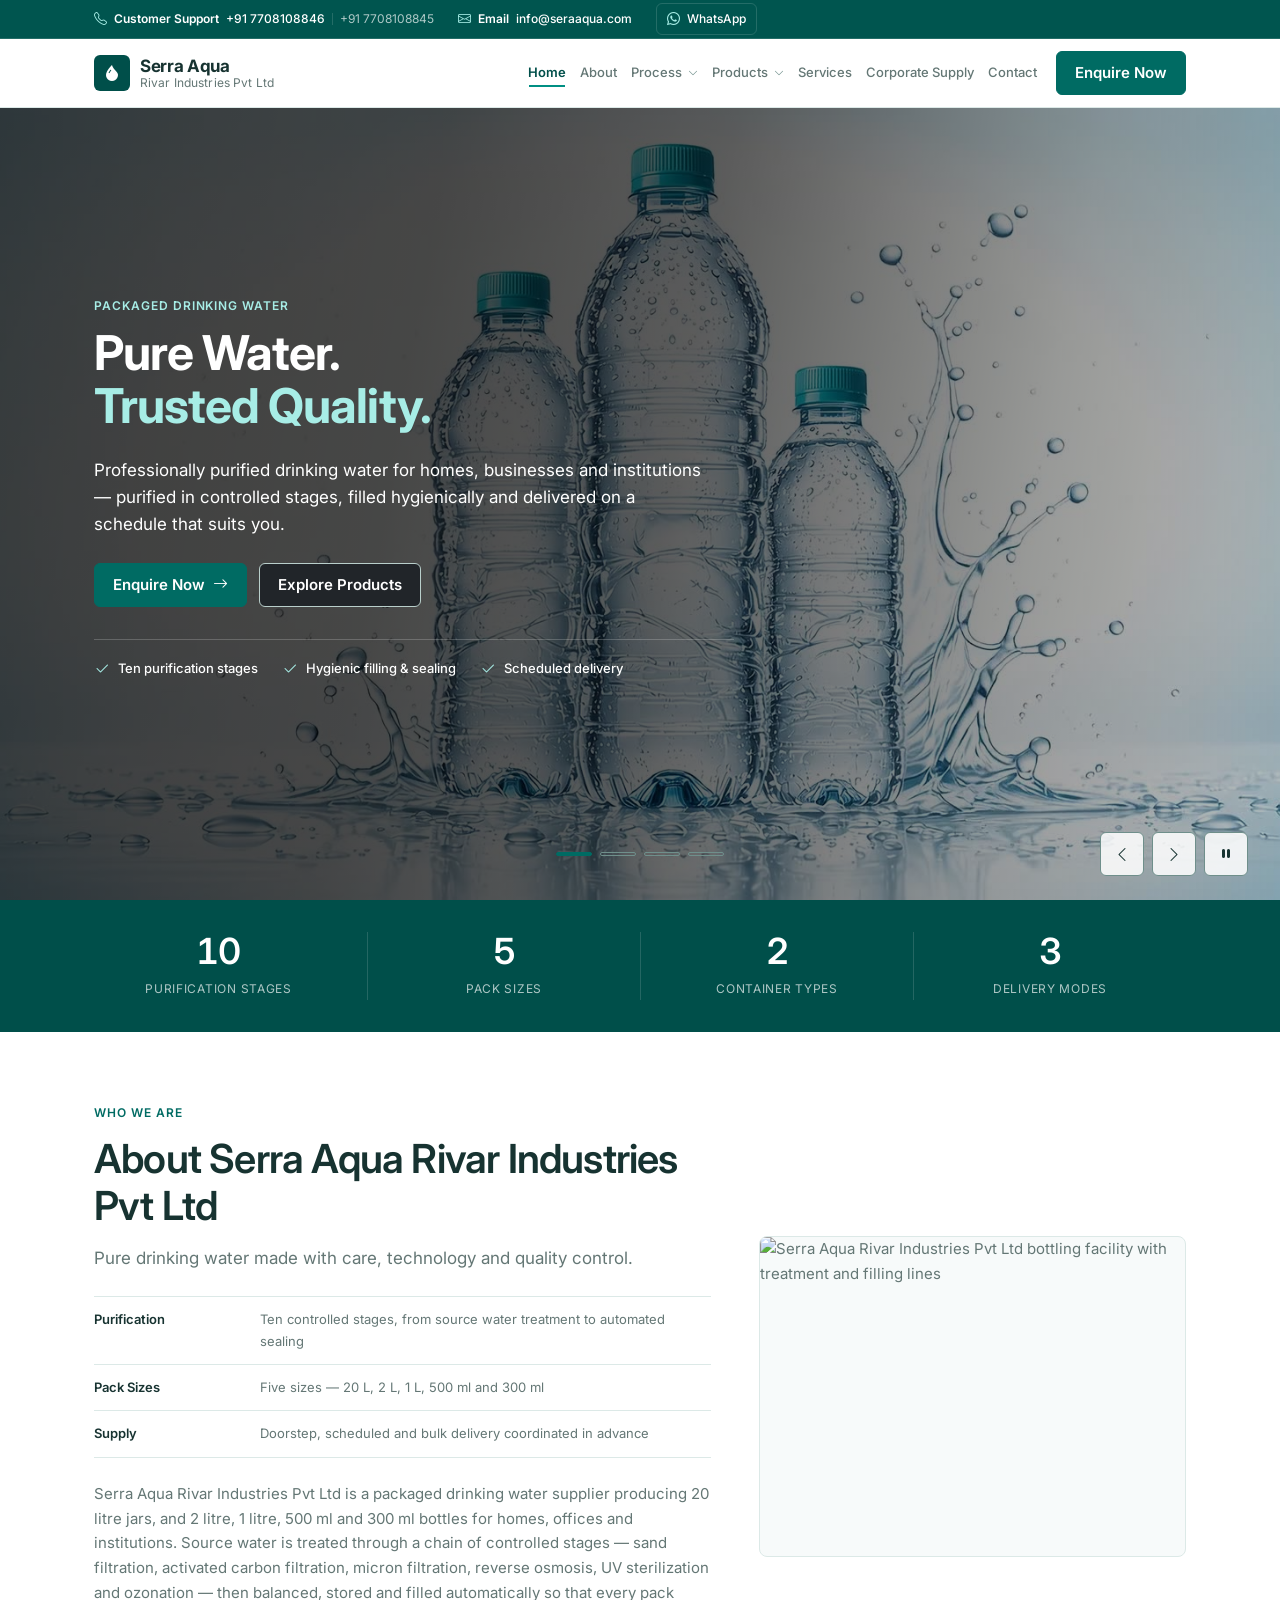
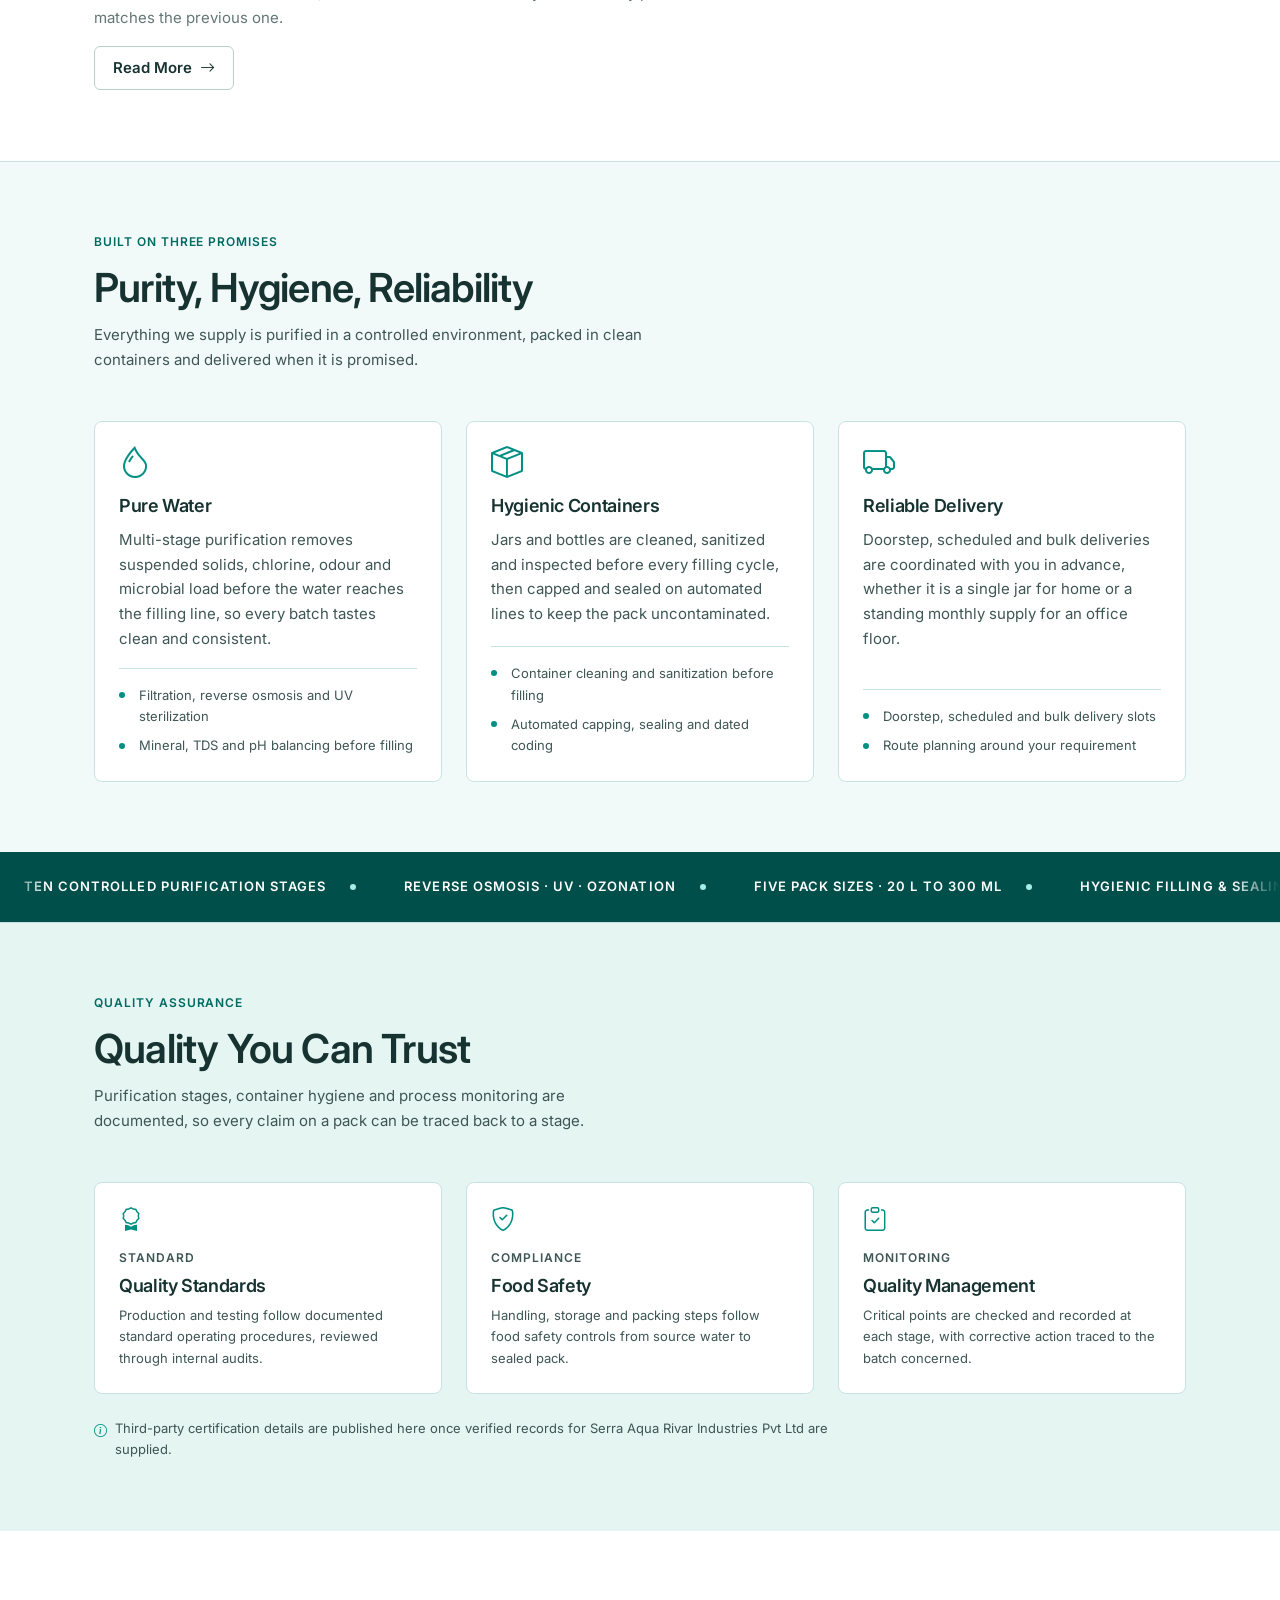
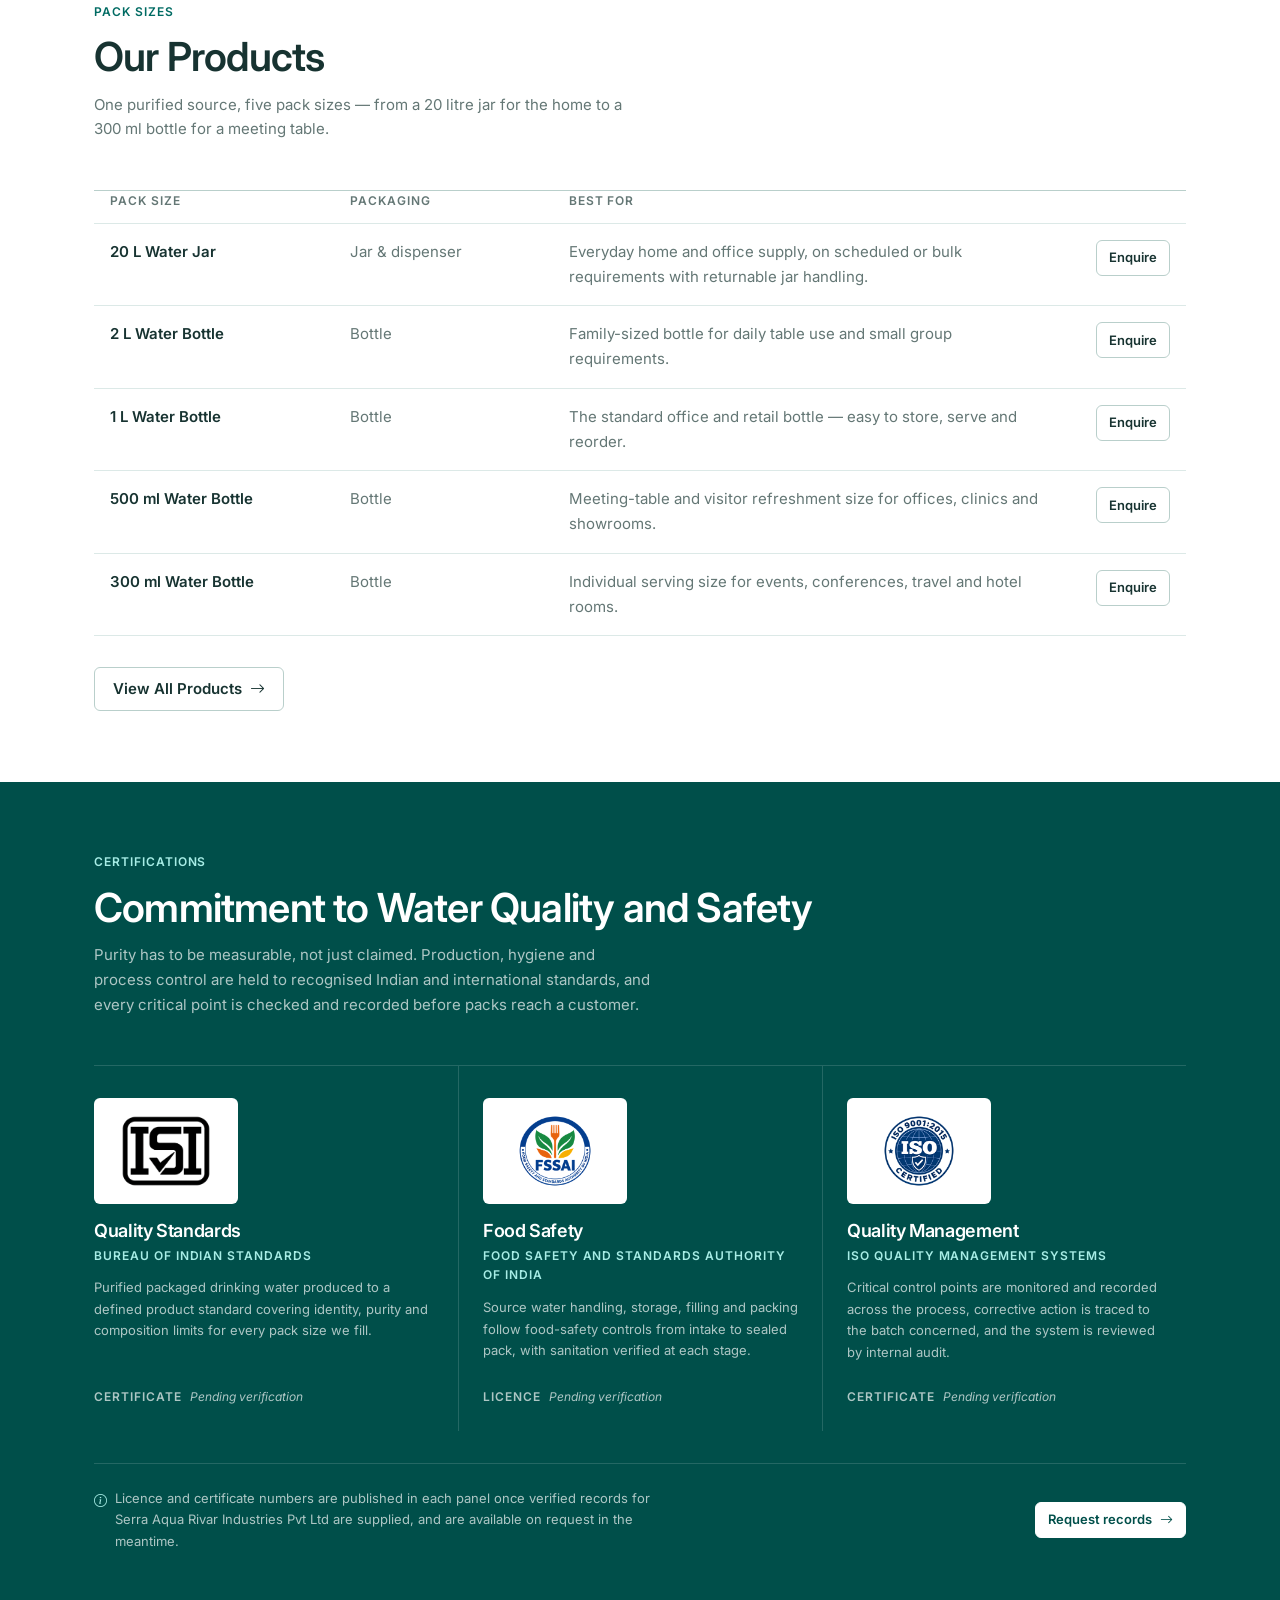
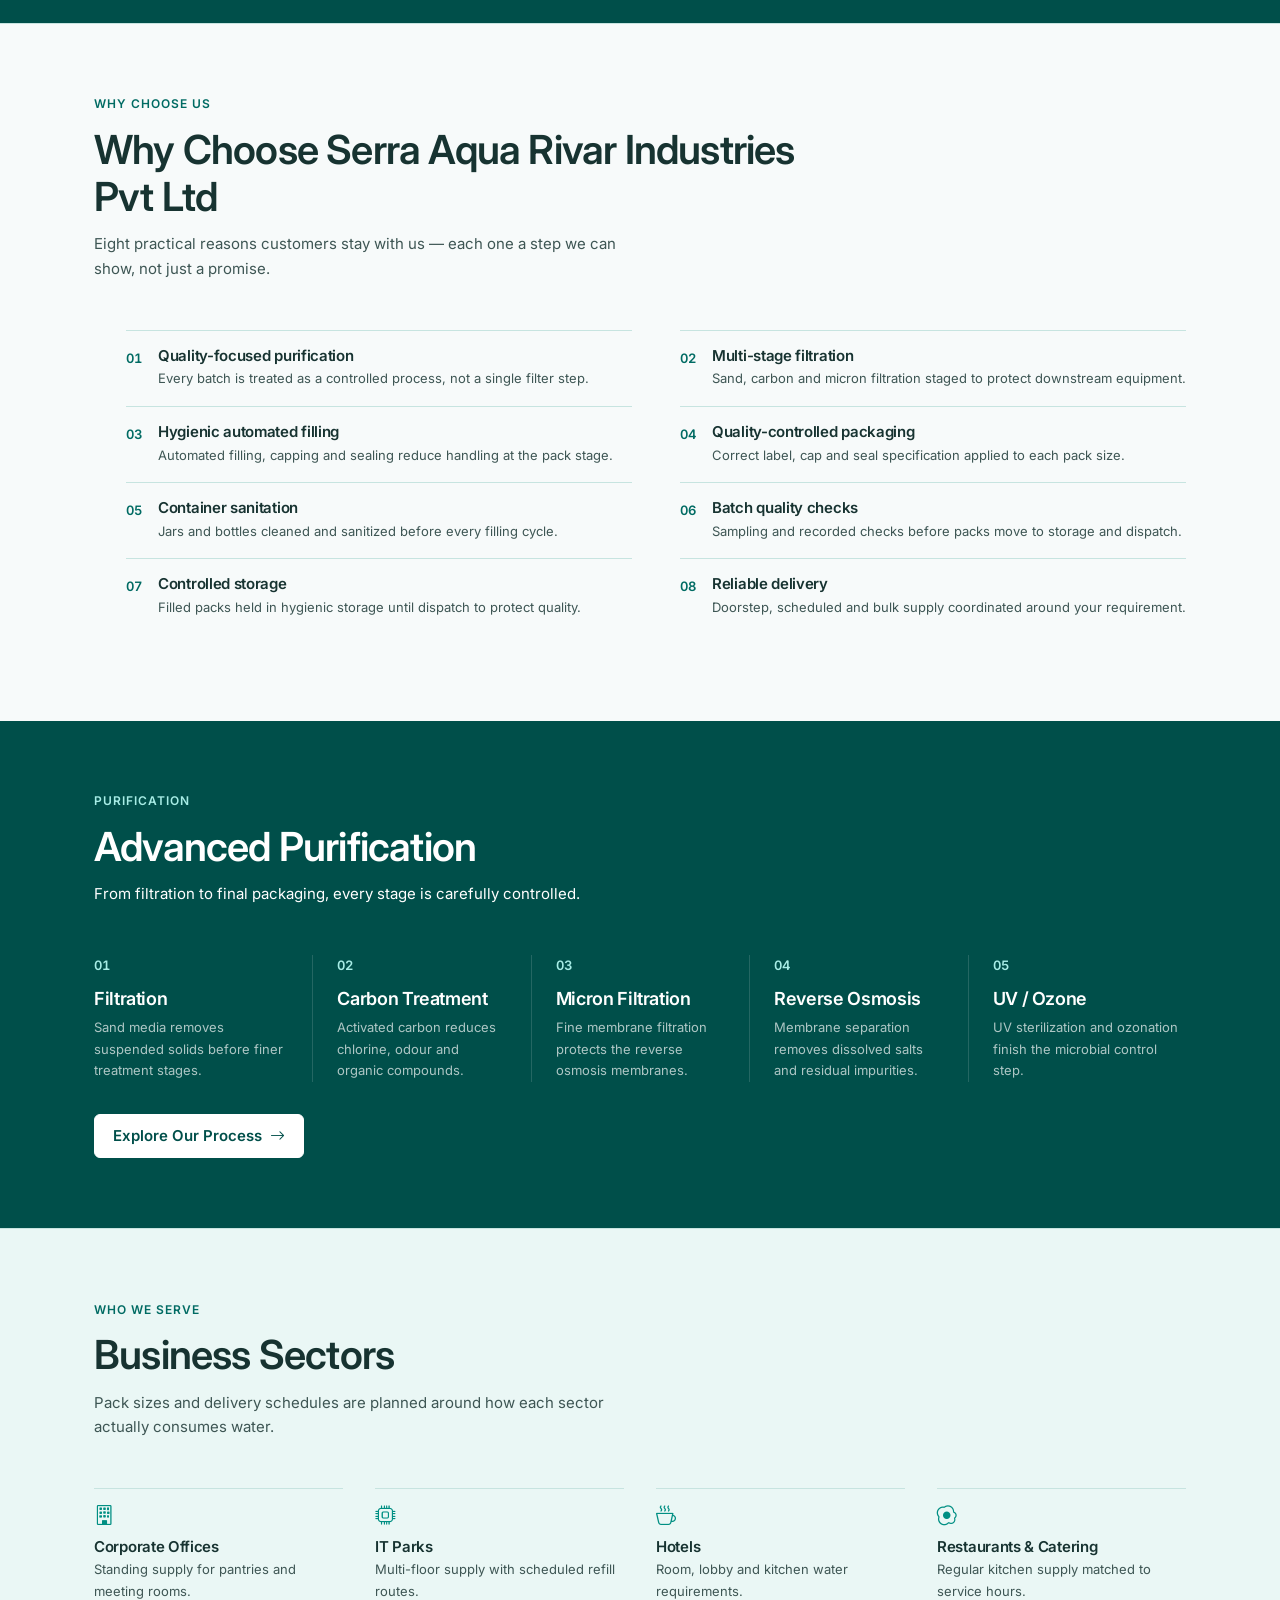
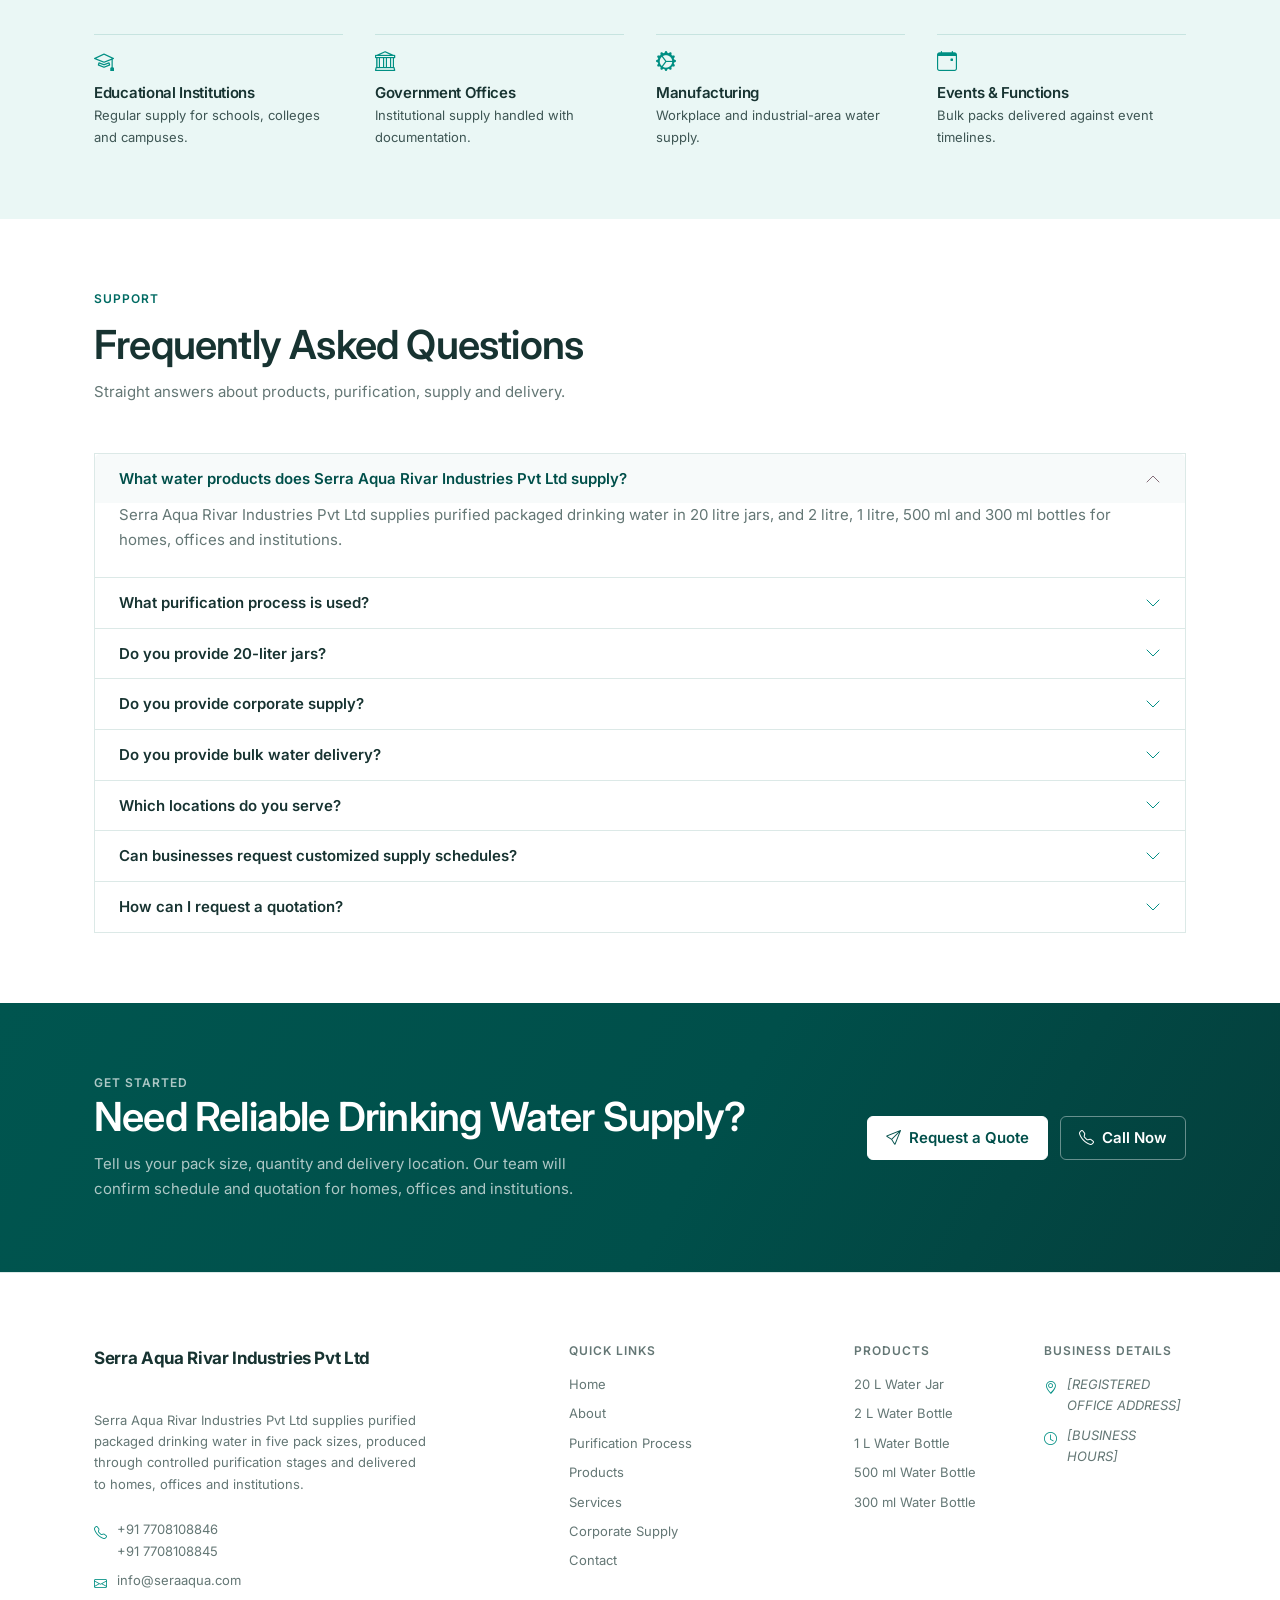
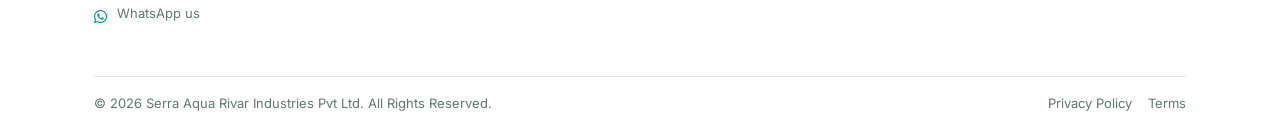
==== index.html @ ca835920 "first" ====
<!DOCTYPE html>
<html lang="en">
<head>
    <meta charset="UTF-8">
    <meta name="viewport" content="width=device-width, initial-scale=1.0">

    <title>Serra Aqua Rivar Industries Pvt Ltd | Pure Packaged Drinking Water</title>
    <meta name="description" content="Serra Aqua Rivar Industries Pvt Ltd supplies purified packaged drinking water in 20L, 2L, 1L, 500ml and 300ml packs for homes, offices and institutions, with multi-stage purification and scheduled delivery.">
    <meta name="robots" content="index, follow">
    <meta name="theme-color" content="#004F4A">
    <link rel="canonical" href="https://seraaqua.com/">

    <meta property="og:type" content="website">
    <meta property="og:site_name" content="Serra Aqua Rivar Industries Pvt Ltd">
    <meta property="og:title" content="Serra Aqua Rivar Industries Pvt Ltd | Pure Packaged Drinking Water">
    <meta property="og:description" content="Professionally purified packaged drinking water for homes, businesses and institutions. Multi-stage purification, hygienic bottling and scheduled delivery.">
    <meta property="og:url" content="https://seraaqua.com/">
    <meta property="og:image" content="https://upload.wikimedia.org/wikipedia/commons/thumb/2/20/Bottled_water_in_Ukraine_20240830_151050.jpg/1280px-Bottled_water_in_Ukraine_20240830_151050.jpg">
    <meta property="og:image:alt" content="Sealed packs of packaged drinking water">
    <meta name="twitter:card" content="summary_large_image">

    <link rel="icon" href="data:,">

    <link rel="preconnect" href="https://fonts.googleapis.com">
    <link rel="preconnect" href="https://fonts.gstatic.com" crossorigin>
    <link href="https://fonts.googleapis.com/css2?family=Inter:wght@400;500;600;700;800&amp;display=swap" rel="stylesheet">
    <link href="https://cdn.jsdelivr.net/npm/bootstrap@5.3.8/dist/css/bootstrap.min.css" rel="stylesheet" integrity="sha384-sRIl4kxILFvY47J16cr9ZwB07vP4J8+LH7qKQnuqkuIAvNWLzeN8tE5YBujZqJLB" crossorigin="anonymous">
    <link href="https://cdn.jsdelivr.net/npm/bootstrap-icons@1.11.3/font/bootstrap-icons.min.css" rel="stylesheet">

    <script type="application/ld+json">
    {
      "@context": "https://schema.org",
      "@graph": [
        {
          "@type": "Organization",
          "@id": "https://seraaqua.com/#organization",
          "name": "Serra Aqua Rivar Industries Pvt Ltd",
          "slogan": "Pure Water. Trusted Quality.",
          "url": "https://seraaqua.com/",
          "email": "info@seraaqua.com",
          "telephone": "+91-7708108846",
          "description": "Serra Aqua Rivar Industries Pvt Ltd supplies purified packaged drinking water in multiple pack sizes for homes, offices and institutions."
        },
        {
          "@type": "WebSite",
          "@id": "https://seraaqua.com/#website",
          "url": "https://seraaqua.com/",
          "name": "Serra Aqua Rivar Industries Pvt Ltd",
          "publisher": { "@id": "https://seraaqua.com/#organization" },
          "inLanguage": "en"
        },
        {
          "@type": "FAQPage",
          "@id": "https://seraaqua.com/#faq",
          "mainEntity": [
            {
              "@type": "Question",
              "name": "What water products does Serra Aqua Rivar Industries Pvt Ltd supply?",
              "acceptedAnswer": { "@type": "Answer", "text": "Serra Aqua Rivar Industries Pvt Ltd supplies purified packaged drinking water in 20 litre jars, and 2 litre, 1 litre, 500 ml and 300 ml bottles for homes, offices and institutions." }
            },
            {
              "@type": "Question",
              "name": "What purification process is used?",
              "acceptedAnswer": { "@type": "Answer", "text": "Source water passes through ten controlled stages, including sand filtration, activated carbon filtration, micron filtration, reverse osmosis, UV sterilization, ozonation, mineral and TDS balancing, hygienic storage and automated bottling and sealing." }
            },
            {
              "@type": "Question",
              "name": "Do you provide 20-liter jars?",
              "acceptedAnswer": { "@type": "Answer", "text": "Yes. The 20 litre jar is the most requested pack size for homes, offices and institutions and can be supplied on scheduled or bulk requirements." }
            },
            {
              "@type": "Question",
              "name": "Do you provide corporate supply?",
              "acceptedAnswer": { "@type": "Answer", "text": "Yes. Corporate and institutional customers can request scheduled supply for offices, IT environments, hotels, educational institutions and government offices." }
            },
            {
              "@type": "Question",
              "name": "Do you provide bulk water delivery?",
              "acceptedAnswer": { "@type": "Answer", "text": "Yes. Bulk quantities and event requirements can be planned with a delivery schedule confirmed by our team." }
            },
            {
              "@type": "Question",
              "name": "Can businesses request customized supply schedules?",
              "acceptedAnswer": { "@type": "Answer", "text": "Yes. Share your pack size, quantity and preferred frequency and our team will confirm a delivery schedule that matches your requirement." }
            },
            {
              "@type": "Question",
              "name": "How can I request a quotation?",
              "acceptedAnswer": { "@type": "Answer", "text": "Use the enquiry form on this page or call the number shown in the top bar. Our team will confirm pack size, quantity and delivery schedule." }
            }
          ]
        }
      ]
    }
    </script>

    <link rel="stylesheet" href="assets/css/style.css">
    <script>document.documentElement.classList.add('js');</script>
</head>
<body>
    <a class="skip-link" href="#main-content">Skip to main content</a>

    <div class="top-contact-bar">
        <div class="container">
            <ul class="top-contact-list">
                <li class="top-contact-item">
                    <i class="bi bi-telephone" aria-hidden="true"></i>
                    <span class="top-contact-tag">Customer Support</span>
                    <a data-tel-primary href="#">+91 7708108846</a>
                    <span class="top-contact-sep" aria-hidden="true"></span>
                    <a data-tel-alt href="#">+91 7708108845</a>
                </li>
                <li class="top-contact-item">
                    <i class="bi bi-envelope" aria-hidden="true"></i>
                    <span class="top-contact-tag">Email</span>
                    <a data-mail href="#">info@seraaqua.com</a>
                </li>
                <li class="top-contact-item top-contact-item--end">
                    <a class="top-contact-whatsapp" href="https://wa.me/917708108846" target="_blank"
                        rel="noopener">
                        <i class="bi bi-whatsapp" aria-hidden="true"></i>
                        <span>WhatsApp</span>
                    </a>
                </li>
            </ul>
        </div>
    </div>

    <nav class="navbar navbar-expand-xl sera-navbar sticky-top" data-sera-navbar aria-label="Main navigation">
        <div class="container sera-navbar-inner">
            <a class="navbar-brand" href="index.html">
                <span class="brand-mark" aria-hidden="true">
                    <i class="bi bi-droplet-fill"></i>
                </span>
                <span class="brand-text">
                    <span class="brand-name">Serra Aqua</span>
                    <span class="brand-sub">Rivar Industries Pvt Ltd</span>
                </span>
            </a>

            <button class="navbar-toggler" type="button" data-bs-toggle="collapse" data-bs-target="#mainNav"
                aria-controls="mainNav" aria-expanded="false" aria-label="Toggle navigation menu">
                <i class="bi bi-list" aria-hidden="true"></i>
            </button>

            <div class="collapse navbar-collapse" id="mainNav">
                <ul class="navbar-nav ms-auto align-items-xl-center" data-mega-nav>

                    <li class="nav-item">
                        <a class="nav-link active" aria-current="page" href="index.html">Home</a>
                    </li>

                    <li class="nav-item">
                        <a class="nav-link" href="about.html">About</a>
                    </li>

                    <li class="nav-item nav-item--panel" data-mega>
                        <button class="nav-link nav-link--trigger" type="button" data-mega-trigger
                            aria-expanded="false" aria-controls="megaProcess">
                            Process
                            <i class="bi bi-chevron-down nav-caret" aria-hidden="true"></i>
                        </button>

                        <div class="mega-panel" id="megaProcess" data-mega-panel hidden>
                            <div class="container mega-panel-inner">
                                <div class="mega-grid">
                                    <div class="mega-intro">
                                        <p class="label">Purification</p>
                                        <h2 class="mega-title">Ten controlled stages</h2>
                                        <p class="mega-copy">Source water is treated as a controlled sequence rather
                                            than a single filter step. Each stage exists to protect the one after it.</p>
                                        <a class="mega-cta-link" href="process.html">
                                            Explore the full process
                                            <i class="bi bi-arrow-right" aria-hidden="true"></i>
                                        </a>
                                    </div>

                                    <div class="mega-col">
                                        <p class="mega-col-title">Pre-treatment</p>
                                        <ul class="mega-list">
                                            <li>
                                                <a class="mega-link" href="process.html#source-water-treatment">
                                                    <span class="mega-num">01</span>
                                                    <span class="mega-link-title">Source Water Treatment</span>
                                                </a>
                                            </li>
                                            <li>
                                                <a class="mega-link" href="process.html#sand-filtration">
                                                    <span class="mega-num">02</span>
                                                    <span class="mega-link-title">Sand Filtration</span>
                                                </a>
                                            </li>
                                            <li>
                                                <a class="mega-link" href="process.html#activated-carbon-filtration">
                                                    <span class="mega-num">03</span>
                                                    <span class="mega-link-title">Activated Carbon Filtration</span>
                                                </a>
                                            </li>
                                            <li>
                                                <a class="mega-link" href="process.html#micron-filtration">
                                                    <span class="mega-num">04</span>
                                                    <span class="mega-link-title">Micron Filtration</span>
                                                </a>
                                            </li>
                                        </ul>
                                    </div>

                                    <div class="mega-col">
                                        <p class="mega-col-title">Core purification</p>
                                        <ul class="mega-list">
                                            <li>
                                                <a class="mega-link" href="process.html#reverse-osmosis">
                                                    <span class="mega-num">05</span>
                                                    <span class="mega-link-title">Reverse Osmosis</span>
                                                </a>
                                            </li>
                                            <li>
                                                <a class="mega-link" href="process.html#uv-sterilization">
                                                    <span class="mega-num">06</span>
                                                    <span class="mega-link-title">UV Sterilization</span>
                                                </a>
                                            </li>
                                            <li>
                                                <a class="mega-link" href="process.html#ozonation">
                                                    <span class="mega-num">07</span>
                                                    <span class="mega-link-title">Ozonation</span>
                                                </a>
                                            </li>
                                        </ul>
                                    </div>

                                    <div class="mega-col">
                                        <p class="mega-col-title">Finishing &amp; packing</p>
                                        <ul class="mega-list">
                                            <li>
                                                <a class="mega-link" href="process.html#mineral-balancing">
                                                    <span class="mega-num">08</span>
                                                    <span class="mega-link-title">Mineral / TDS / pH Balancing</span>
                                                </a>
                                            </li>
                                            <li>
                                                <a class="mega-link" href="process.html#hygienic-storage">
                                                    <span class="mega-num">09</span>
                                                    <span class="mega-link-title">Hygienic Storage</span>
                                                </a>
                                            </li>
                                            <li>
                                                <a class="mega-link" href="process.html#bottling-sealing">
                                                    <span class="mega-num">10</span>
                                                    <span class="mega-link-title">Automated Bottling &amp; Sealing</span>
                                                </a>
                                            </li>
                                        </ul>
                                    </div>
                                </div>

                                <div class="mega-foot">
                                    <p class="mega-foot-text">Filtration staged to protect downstream equipment, with
                                        recorded batch checks before packs reach storage.</p>
                                    <a class="mega-foot-link" href="corporate-water-supply.html">
                                        Corporate &amp; bulk supply
                                        <i class="bi bi-arrow-right" aria-hidden="true"></i>
                                    </a>
                                </div>
                            </div>
                        </div>
                    </li>

                    <li class="nav-item nav-item--panel" data-mega>
                        <button class="nav-link nav-link--trigger" type="button" data-mega-trigger
                            aria-expanded="false" aria-controls="megaProducts">
                            Products
                            <i class="bi bi-chevron-down nav-caret" aria-hidden="true"></i>
                        </button>

                        <div class="mega-panel" id="megaProducts" data-mega-panel hidden>
                            <div class="container mega-panel-inner">
                                <div class="mega-grid">
                                    <div class="mega-intro">
                                        <p class="label">Pack Sizes</p>
                                        <h2 class="mega-title">Five pack sizes. One purified source.</h2>
                                        <p class="mega-copy">From a 20 litre jar for the home to a 300 ml bottle for
                                            a meeting table, packed to the same standard every time.</p>
                                        <a class="mega-cta-link" href="products.html">
                                            View all products
                                            <i class="bi bi-arrow-right" aria-hidden="true"></i>
                                        </a>
                                    </div>

                                    <div class="mega-col">
                                        <p class="mega-col-title">Jar &amp; dispenser</p>
                                        <ul class="mega-list">
                                            <li>
                                                <a class="mega-link mega-link--pack"
                                                    href="products.html#20-l-water-jar">
                                                    <span class="mega-pack">20<span class="mega-pack-unit">L</span></span>
                                                    <span class="mega-link-body">
                                                        <span class="mega-link-title">Water Jar</span>
                                                        <span class="mega-link-note">Home &amp; office supply</span>
                                                    </span>
                                                </a>
                                            </li>
                                        </ul>
                                    </div>

                                    <div class="mega-col">
                                        <p class="mega-col-title">Everyday bottles</p>
                                        <ul class="mega-list">
                                            <li>
                                                <a class="mega-link mega-link--pack"
                                                    href="products.html#2-l-water-bottle">
                                                    <span class="mega-pack">2<span class="mega-pack-unit">L</span></span>
                                                    <span class="mega-link-body">
                                                        <span class="mega-link-title">Water Bottle</span>
                                                        <span class="mega-link-note">Family table use</span>
                                                    </span>
                                                </a>
                                            </li>
                                            <li>
                                                <a class="mega-link mega-link--pack"
                                                    href="products.html#1-l-water-bottle">
                                                    <span class="mega-pack">1<span class="mega-pack-unit">L</span></span>
                                                    <span class="mega-link-body">
                                                        <span class="mega-link-title">Water Bottle</span>
                                                        <span class="mega-link-note">Standard office &amp; retail</span>
                                                    </span>
                                                </a>
                                            </li>
                                        </ul>
                                    </div>

                                    <div class="mega-col">
                                        <p class="mega-col-title">Meeting &amp; individual</p>
                                        <ul class="mega-list">
                                            <li>
                                                <a class="mega-link mega-link--pack"
                                                    href="products.html#500-ml-water-bottle">
                                                    <span class="mega-pack">500<span class="mega-pack-unit">ml</span></span>
                                                    <span class="mega-link-body">
                                                        <span class="mega-link-title">Water Bottle</span>
                                                        <span class="mega-link-note">Meeting table &amp; visitors</span>
                                                    </span>
                                                </a>
                                            </li>
                                            <li>
                                                <a class="mega-link mega-link--pack"
                                                    href="products.html#300-ml-water-bottle">
                                                    <span class="mega-pack">300<span class="mega-pack-unit">ml</span></span>
                                                    <span class="mega-link-body">
                                                        <span class="mega-link-title">Water Bottle</span>
                                                        <span class="mega-link-note">Servings, events &amp; travel</span>
                                                    </span>
                                                </a>
                                            </li>
                                        </ul>
                                    </div>
                                </div>

                                <div class="mega-foot">
                                    <p class="mega-foot-text">Not sure which size fits your requirement? Share the pack
                                        size, quantity and frequency and we will confirm a schedule.</p>
                                    <a class="btn btn-primary btn-sm" href="order.html">
                                        Request a quote
                                        <i class="bi bi-arrow-right" aria-hidden="true"></i>
                                    </a>
                                </div>
                            </div>
                        </div>
                    </li>

                    <li class="nav-item">
                        <a class="nav-link" href="services.html">Services</a>
                    </li>
                    <li class="nav-item">
                        <a class="nav-link" href="corporate-water-supply.html">Corporate Supply</a>
                    </li>
                    <li class="nav-item">
                        <a class="nav-link" href="contact.html">Contact</a>
                    </li>
                    <li class="nav-item nav-item--cta">
                        <a class="btn btn-primary" href="order.html">Enquire Now</a>
                    </li>
                </ul>
            </div>
        </div>
    </nav>

    <main id="main-content">

        <section id="heroCarousel" class="hero hero-carousel carousel slide" data-bs-ride="carousel"
            data-bs-interval="6000" data-bs-pause="false" data-bs-touch="true" data-bs-wrap="true"
            data-hero-carousel role="region" aria-roledescription="carousel" aria-label="Featured highlights">

            <div class="carousel-indicators">
                <button type="button" data-bs-target="#heroCarousel" data-bs-slide-to="0" class="active"
                    aria-current="true" aria-label="Slide 1: Pure water, trusted quality"></button>
                <button type="button" data-bs-target="#heroCarousel" data-bs-slide-to="1"
                    aria-label="Slide 2: Five pack sizes"></button>
                <button type="button" data-bs-target="#heroCarousel" data-bs-slide-to="2"
                    aria-label="Slide 3: Ten purification stages"></button>
                <button type="button" data-bs-target="#heroCarousel" data-bs-slide-to="3"
                    aria-label="Slide 4: Corporate and bulk supply"></button>
            </div>

            <div class="carousel-inner">

                <div class="carousel-item active" role="group" aria-roledescription="slide" aria-label="1 of 4">
                    <div class="hero-slide hero-slide--photo">
                        <video class="hero-slide-bg"
                            data-src="./assets/images/hero/section1.mp4"
                            poster="./assets/images/hero/section1-poster.jpg"
                            width="1920" height="1080" muted loop playsinline preload="none"
                            aria-hidden="true" tabindex="-1"></video>
                        <span class="hero-slide-scrim" aria-hidden="true"></span>
                        <div class="container hero-slide-body">
                            <div class="hero-slide-content">
                                <p class="label">Packaged Drinking Water</p>
                                <h1 class="display" id="hero-heading">
                                    Pure Water.<br>
                                    <span class="accent">Trusted Quality.</span>
                                </h1>
                                <p class="hero-lead text-white">
                                    Professionally purified drinking water for homes, businesses and institutions —
                                    purified in controlled stages, filled hygienically and delivered on a schedule that suits you.
                                </p>
                                <div class="hero-actions">
                                    <a class="btn btn-primary" href="order.html">
                                        Enquire Now <i class="bi bi-arrow-right" aria-hidden="true"></i>
                                    </a>
                                    <a class="btn btn-outline-primary text-white bg-dark" href="products.html">Explore Products</a>
                                </div>
                                <ul class="trust-row text-white">
                                    <li class="text-white"><i class="bi bi-check2" aria-hidden="true"></i> Ten purification stages</li>
                                    <li class="text-white"><i class="bi bi-check2" aria-hidden="true"></i> Hygienic filling &amp; sealing</li>
                                    <li class="text-white"><i class="bi bi-check2" aria-hidden="true"></i> Scheduled delivery</li>
                                </ul>
                            </div>
                        </div>
                    </div>
                </div>

                <div class="carousel-item" role="group" aria-roledescription="slide" aria-label="2 of 4">
                    <div class="hero-slide hero-slide--photo">
                        <video class="hero-slide-bg"
                            data-src="./assets/images/hero/section2.mp4"
                            poster="./assets/images/hero/section2-poster.jpg"
                            width="1920" height="1080" muted loop playsinline preload="none"
                            aria-hidden="true" tabindex="-1"></video>
                        <span class="hero-slide-scrim" aria-hidden="true"></span>
                        <div class="container hero-slide-body">
                            <div class="hero-slide-content">
                                <p class="label">Pack Sizes</p>
                                <h2 class="display">Five Pack Sizes. One Purified Source.</h2>
                                <p class="hero-lead text-white">
                                    20 litre jars, and 2 litre, 1 litre, 500 ml and 300 ml bottles — purified from one
                                    controlled source and packed to the same standard every time.
                                </p>
                                <div class="hero-actions">
                                    <a class="btn btn-primary" href="products.html">View All Products</a>
                                    <a class="btn btn-outline-primary text-white bg-dark" href="order.html">Enquire Now</a>
                                </div>
                                <ul class="trust-row text-white">
                                    <li class="text-white"><i class="bi bi-check2" aria-hidden="true"></i> 20 litre jar</li>
                                    <li class="text-white"><i class="bi bi-check2" aria-hidden="true"></i> 2 litre &amp; 1 litre bottles</li>
                                    <li class="text-white"><i class="bi bi-check2" aria-hidden="true"></i> 500 ml &amp; 300 ml bottles</li>
                                </ul>
                            </div>
                        </div>
                    </div>
                </div>

                <div class="carousel-item" role="group" aria-roledescription="slide" aria-label="3 of 4">
                    <div class="hero-slide hero-slide--photo">
                        <video class="hero-slide-bg"
                            data-src="./assets/images/hero/section3.mp4"
                            poster="./assets/images/hero/section3-poster.jpg"
                            width="1920" height="1080" muted loop playsinline preload="none"
                            aria-hidden="true" tabindex="-1"></video>
                        <span class="hero-slide-scrim" aria-hidden="true"></span>
                        <div class="container hero-slide-body">
                            <div class="hero-slide-content">
                                <p class="label">Purification</p>
                                <h2 class="display">Ten Controlled Purification Stages.</h2>
                                <p class="hero-lead text-white">
                                    Source water treatment, sand and activated carbon filtration, micron filtration,
                                    reverse osmosis, UV sterilization, ozonation, mineral and TDS balancing, hygienic
                                    storage and automated bottling with sealing.
                                </p>
                                <div class="hero-actions">
                                    <a class="btn btn-primary" href="process.html">Explore Our Process</a>
                                    <a class="btn btn-outline-primary text-white bg-dark" href="order.html">Enquire Now</a>
                                </div>
                                <ul class="trust-row text-white">
                                    <li class="text-white"><i class="bi bi-check2" aria-hidden="true"></i> Sand, carbon &amp; micron filtration</li>
                                    <li class="text-white"><i class="bi bi-check2" aria-hidden="true"></i> Reverse osmosis</li>
                                    <li class="text-white"><i class="bi bi-check2" aria-hidden="true"></i> UV sterilization &amp; ozonation</li>
                                </ul>
                            </div>
                        </div>
                    </div>
                </div>

                <div class="carousel-item" role="group" aria-roledescription="slide" aria-label="4 of 4">
                    <div class="hero-slide hero-slide--photo">
                        <video class="hero-slide-bg"
                            data-src="./assets/images/hero/section4.mp4"
                            poster="./assets/images/hero/section4-poster.jpg"
                            width="1920" height="1080" muted loop playsinline preload="none"
                            aria-hidden="true" tabindex="-1"></video>
                        <span class="hero-slide-scrim" aria-hidden="true"></span>
                        <div class="container hero-slide-body">
                            <div class="hero-slide-content">
                                <p class="label">Get Started</p>
                                <h2 class="display">Corporate &amp; Bulk Supply.</h2>
                                <p class="hero-lead text-white">
                                    Doorstep, scheduled and bulk delivery coordinated in advance, planned around the
                                    pack size, quantity and frequency each customer actually needs.
                                </p>
                                <div class="hero-actions">
                                    <a class="btn btn-primary" href="order.html">
                                        <i class="bi bi-send" aria-hidden="true"></i> Request a Quote
                                    </a>
                                    <a class="btn btn-outline-primary text-white bg-dark" data-tel-primary href="#">
                                        <i class="bi bi-telephone " aria-hidden="true"></i> Call Now
                                    </a>
                                </div>
                                <ul class="trust-row">
                                    <li class="text-white"><i class="bi bi-check2" aria-hidden="true"></i> Offices &amp; IT environments</li>
                                    <li class="text-white"><i class="bi bi-check2" aria-hidden="true"></i> Institutions &amp; campuses</li>
                                    <li class="text-white"><i class="bi bi-check2" aria-hidden="true"></i> Events &amp; bulk quantities</li>
                                </ul>
                            </div>
                        </div>
                    </div>
                </div>

            </div>

            <div class="hero-controls">
                <button class="hero-control" type="button" data-bs-target="#heroCarousel" data-bs-slide="prev"
                    aria-label="Previous slide">
                    <i class="bi bi-chevron-left" aria-hidden="true"></i>
                </button>
                <button class="hero-control" type="button" data-bs-target="#heroCarousel" data-bs-slide="next"
                    aria-label="Next slide">
                    <i class="bi bi-chevron-right" aria-hidden="true"></i>
                </button>
                <button class="hero-control hero-control--pause" type="button" data-carousel-pause
                    aria-pressed="false" aria-label="Pause slideshow">
                    <i class="bi bi-pause-fill" aria-hidden="true"></i>
                </button>
            </div>

        </section>

        <section class="stats-band" aria-label="Serra Aqua Rivar Industries Pvt Ltd at a glance" data-counter-group>
            <div class="container">
                <div class="stat-item">
                    <span class="stat-number">10</span>
                    <span class="stat-label">Purification Stages</span>
                </div>
                <div class="stat-item">
                    <span class="stat-number">5</span>
                    <span class="stat-label">Pack Sizes</span>
                </div>
                <div class="stat-item">
                    <span class="stat-number">2</span>
                    <span class="stat-label">Container Types</span>
                </div>
                <div class="stat-item">
                    <span class="stat-number">3</span>
                    <span class="stat-label">Delivery Modes</span>
                </div>
            </div>
        </section>

        <section class="section" aria-labelledby="about-heading">
            <div class="container">
                <div class="row g-5 align-items-center">
                    <div class="col-lg-7" data-reveal>
                        <p class="label">Who We Are</p>
                        <h2 id="about-heading">About Serra Aqua Rivar Industries Pvt Ltd</h2>
                        <p class="lead-text">
                            Pure drinking water made with care, technology and quality control.
                        </p>
                        <ul class="spec-list">
                            <li>
                                <span class="spec-key">Purification</span>
                                <span class="spec-value">Ten controlled stages, from source water treatment to automated sealing</span>
                            </li>
                            <li>
                                <span class="spec-key">Pack Sizes</span>
                                <span class="spec-value">Five sizes — 20 L, 2 L, 1 L, 500 ml and 300 ml</span>
                            </li>
                            <li>
                                <span class="spec-key">Supply</span>
                                <span class="spec-value">Doorstep, scheduled and bulk delivery coordinated in advance</span>
                            </li>
                        </ul>
                        <p>
                            Serra Aqua Rivar Industries Pvt Ltd is a packaged drinking water supplier producing 20 litre jars, and 2 litre, 1 litre, 500 ml and 300 ml bottles for homes, offices and
                            institutions. Source water is treated through a chain of controlled stages — sand
                            filtration, activated carbon filtration, micron filtration, reverse osmosis, UV
                            sterilization and ozonation — then balanced, stored and filled automatically so that
                            every pack matches the previous one.
                        </p>
                        <a class="btn btn-outline-primary" href="about.html">
                            Read More <i class="bi bi-arrow-right" aria-hidden="true"></i>
                        </a>
                    </div>
                    <div class="col-lg-5" data-reveal>
                        <figure class="media">
                            <img src="https://upload.wikimedia.org/wikipedia/commons/thumb/0/04/Kangso_Yaksu_Mineral_Water_Bottling_Plant_%2811360507045%29.jpg/1280px-Kangso_Yaksu_Mineral_Water_Bottling_Plant_%2811360507045%29.jpg"
                                alt="Serra Aqua Rivar Industries Pvt Ltd bottling facility with treatment and filling lines"
                                width="1280" height="720" loading="lazy">
                        </figure>
                    </div>
                </div>
            </div>
        </section>

        <section class="section section--tint-2 section--rule" aria-labelledby="features-heading">
            <div class="container">
                <div class="section-head" data-reveal>
                    <p class="label">Built On Three Promises</p>
                    <h2 id="features-heading">Purity, Hygiene, Reliability</h2>
                    <p>Everything we supply is purified in a controlled environment, packed in clean containers and delivered when it is promised.</p>
                </div>

                <div class="feature-grid">
                    <article class="feature-card" data-reveal>
                        <i class="bi bi-droplet" aria-hidden="true"></i>
                        <h3>Pure Water</h3>
                        <p>
                            Multi-stage purification removes suspended solids, chlorine, odour and microbial load
                            before the water reaches the filling line, so every batch tastes clean and consistent.
                        </p>
                        <ul class="feature-points">
                            <li>Filtration, reverse osmosis and UV sterilization</li>
                            <li>Mineral, TDS and pH balancing before filling</li>
                        </ul>
                    </article>

                    <article class="feature-card" data-reveal>
                        <i class="bi bi-box-seam" aria-hidden="true"></i>
                        <h3>Hygienic Containers</h3>
                        <p>
                            Jars and bottles are cleaned, sanitized and inspected before every filling
                            cycle, then capped and sealed on automated lines to keep the pack uncontaminated.
                        </p>
                        <ul class="feature-points">
                            <li>Container cleaning and sanitization before filling</li>
                            <li>Automated capping, sealing and dated coding</li>
                        </ul>
                    </article>

                    <article class="feature-card" data-reveal>
                        <i class="bi bi-truck" aria-hidden="true"></i>
                        <h3>Reliable Delivery</h3>
                        <p>
                            Doorstep, scheduled and bulk deliveries are coordinated with you in advance, whether it
                            is a single jar for home or a standing monthly supply for an office floor.
                        </p>
                        <ul class="feature-points">
                            <li>Doorstep, scheduled and bulk delivery slots</li>
                            <li>Route planning around your requirement</li>
                        </ul>
                    </article>
                </div>
            </div>
        </section>

        <section class="marquee-band" aria-labelledby="marquee-heading">
            <h2 class="visually-hidden" id="marquee-heading">Key highlights</h2>

            <div class="marquee" tabindex="0">
                <div class="marquee__track">
                    <ul class="marquee__group">
                        <li>Ten Controlled Purification Stages</li>
                        <li>Reverse Osmosis &middot; UV &middot; Ozonation</li>
                        <li>Five Pack Sizes &middot; 20 L to 300 ml</li>
                        <li>Hygienic Filling &amp; Sealing</li>
                        <li>Scheduled Doorstep Delivery</li>
                        <li>Bulk &amp; Corporate Supply</li>
                        <li>One Controlled Source</li>
                    </ul>
                    <ul class="marquee__group" aria-hidden="true">
                        <li>Ten Controlled Purification Stages</li>
                        <li>Reverse Osmosis &middot; UV &middot; Ozonation</li>
                        <li>Five Pack Sizes &middot; 20 L to 300 ml</li>
                        <li>Hygienic Filling &amp; Sealing</li>
                        <li>Scheduled Doorstep Delivery</li>
                        <li>Bulk &amp; Corporate Supply</li>
                        <li>One Controlled Source</li>
                    </ul>
                </div>
            </div>
        </section>

        <section class="section section--tint-3 section--rule" aria-labelledby="cert-heading">
            <div class="container">
                <div class="section-head" data-reveal>
                    <p class="label">Quality Assurance</p>
                    <h2 id="cert-heading">Quality You Can Trust</h2>
                    <p>Purification stages, container hygiene and process monitoring are documented, so every claim on a pack can be traced back to a stage.</p>
                </div>

                <div class="cert-grid">
                    <article class="cert-card" data-reveal>
                        <i class="bi bi-award" aria-hidden="true"></i>
                        <p class="cert-label">Standard</p>
                        <h3 class="cert-name">Quality Standards</h3>
                        <p class="cert-desc">Production and testing follow documented standard operating procedures, reviewed through internal audits.</p>
                    </article>

                    <article class="cert-card" data-reveal>
                        <i class="bi bi-shield-check" aria-hidden="true"></i>
                        <p class="cert-label">Compliance</p>
                        <h3 class="cert-name">Food Safety</h3>
                        <p class="cert-desc">Handling, storage and packing steps follow food safety controls from source water to sealed pack.</p>
                    </article>

                    <article class="cert-card" data-reveal>
                        <i class="bi bi-clipboard-check" aria-hidden="true"></i>
                        <p class="cert-label">Monitoring</p>
                        <h3 class="cert-name">Quality Management</h3>
                        <p class="cert-desc">Critical points are checked and recorded at each stage, with corrective action traced to the batch concerned.</p>
                    </article>
                </div>

                <p class="cert-note">
                    <i class="bi bi-info-circle" aria-hidden="true"></i>
                    Third-party certification details are published here once verified records for Serra Aqua Rivar Industries Pvt Ltd are supplied.
                </p>
            </div>
        </section>

        <section class="section" id="products" aria-labelledby="products-heading">
            <div class="container">
                <div class="section-head" data-reveal>
                    <p class="label">Pack Sizes</p>
                    <h2 id="products-heading">Our Products</h2>
                    <p>One purified source, five pack sizes — from a 20 litre jar for the home to a 300 ml bottle for a meeting table.</p>
                </div>

                <table class="pt-table" data-reveal>
                    <caption class="visually-hidden">Serra Aqua Rivar Industries Pvt Ltd pack sizes, packaging type and typical use</caption>
                    <thead>
                        <tr>
                            <th scope="col">Pack Size</th>
                            <th scope="col">Packaging</th>
                            <th scope="col">Best For</th>
                            <th scope="col"><span class="visually-hidden">Action</span></th>
                        </tr>
                    </thead>
                    <tbody>
                        <tr>
                            <th scope="row" data-label="Pack Size">20 L Water Jar</th>
                            <td data-label="Packaging">Jar &amp; dispenser</td>
                            <td class="pt-use" data-label="Best For">Everyday home and office supply, on scheduled or bulk requirements with returnable jar handling.</td>
                            <td class="pt-action" data-label="Action">
                                <a class="btn btn-outline-primary btn-sm" href="order.html" data-enquire-product="20 L Water Jar">Enquire</a>
                            </td>
                        </tr>
                        <tr>
                            <th scope="row" data-label="Pack Size">2 L Water Bottle</th>
                            <td data-label="Packaging">Bottle</td>
                            <td class="pt-use" data-label="Best For">Family-sized bottle for daily table use and small group requirements.</td>
                            <td class="pt-action" data-label="Action">
                                <a class="btn btn-outline-primary btn-sm" href="order.html" data-enquire-product="2 L Water Bottle">Enquire</a>
                            </td>
                        </tr>
                        <tr>
                            <th scope="row" data-label="Pack Size">1 L Water Bottle</th>
                            <td data-label="Packaging">Bottle</td>
                            <td class="pt-use" data-label="Best For">The standard office and retail bottle — easy to store, serve and reorder.</td>
                            <td class="pt-action" data-label="Action">
                                <a class="btn btn-outline-primary btn-sm" href="order.html" data-enquire-product="1 L Water Bottle">Enquire</a>
                            </td>
                        </tr>
                        <tr>
                            <th scope="row" data-label="Pack Size">500 ml Water Bottle</th>
                            <td data-label="Packaging">Bottle</td>
                            <td class="pt-use" data-label="Best For">Meeting-table and visitor refreshment size for offices, clinics and showrooms.</td>
                            <td class="pt-action" data-label="Action">
                                <a class="btn btn-outline-primary btn-sm" href="order.html" data-enquire-product="500 ml Water Bottle">Enquire</a>
                            </td>
                        </tr>
                        <tr>
                            <th scope="row" data-label="Pack Size">300 ml Water Bottle</th>
                            <td data-label="Packaging">Bottle</td>
                            <td class="pt-use" data-label="Best For">Individual serving size for events, conferences, travel and hotel rooms.</td>
                            <td class="pt-action" data-label="Action">
                                <a class="btn btn-outline-primary btn-sm" href="order.html" data-enquire-product="300 ml Water Bottle">Enquire</a>
                            </td>
                        </tr>
                    </tbody>
                </table>

                <div class="section-foot" data-reveal>
                    <a class="btn btn-outline-primary" href="products.html">
                        View All Products <i class="bi bi-arrow-right" aria-hidden="true"></i>
                    </a>
                </div>
            </div>
        </section>

        <section class="section certifications-band" id="certifications" aria-labelledby="certifications-heading">
            <div class="container">
                <div class="section-head" data-reveal>
                    <p class="label label--on-dark">Certifications</p>
                    <h2 id="certifications-heading">Commitment to Water Quality and Safety</h2>
                    <p>Purity has to be measurable, not just claimed. Production, hygiene and process control are
                        held to recognised Indian and international standards, and every critical point is checked
                        and recorded before packs reach a customer.</p>
                </div>

                <ul class="certification-grid">
                    <li class="certification-item" data-reveal>
                        <span class="certification-mark" aria-hidden="true">
                            <img src="./assets/images/certifications/web/bis-isi-mark.png" alt=""
                                width="240" height="193" loading="lazy" decoding="async">
                        </span>
                        <h3 class="certification-name">Quality Standards</h3>
                        <p class="certification-scope">Bureau of Indian Standards</p>
                        <p class="certification-desc">Purified packaged drinking water produced to a defined product
                            standard covering identity, purity and composition limits for every pack size we fill.</p>
                        <p class="certification-licence">
                            <span class="certification-licence-key">Certificate</span>
                            <span class="certification-licence-val" data-certificate-number></span>
                        </p>
                    </li>

                    <li class="certification-item" data-reveal>
                        <span class="certification-mark" aria-hidden="true">
                            <img src="./assets/images/certifications/web/fssai-logo.png" alt=""
                                width="240" height="235" loading="lazy" decoding="async">
                        </span>
                        <h3 class="certification-name">Food Safety</h3>
                        <p class="certification-scope">Food Safety and Standards Authority of India</p>
                        <p class="certification-desc">Source water handling, storage, filling and packing follow
                            food-safety controls from intake to sealed pack, with sanitation verified at each stage.</p>
                        <p class="certification-licence">
                            <span class="certification-licence-key">Licence</span>
                            <span class="certification-licence-val" data-certificate-number></span>
                        </p>
                    </li>

                    <li class="certification-item" data-reveal>
                        <span class="certification-mark" aria-hidden="true">
                            <img src="./assets/images/certifications/web/iso-9001-logo.png" alt=""
                                width="240" height="239" loading="lazy" decoding="async">
                        </span>
                        <h3 class="certification-name">Quality Management</h3>
                        <p class="certification-scope">ISO quality management systems</p>
                        <p class="certification-desc">Critical control points are monitored and recorded across the
                            process, corrective action is traced to the batch concerned, and the system is reviewed
                            by internal audit.</p>
                        <p class="certification-licence">
                            <span class="certification-licence-key">Certificate</span>
                            <span class="certification-licence-val" data-certificate-number></span>
                        </p>
                    </li>
                </ul>

                <div class="certification-foot" data-reveal>
                    <p class="certification-note">
                        <i class="bi bi-info-circle" aria-hidden="true"></i>
                        Licence and certificate numbers are published in each panel once verified records for Serra
                        Aqua Rivar Industries Pvt Ltd are supplied, and are available on request in the meantime.
                    </p>
                    <a class="btn btn-invert btn-sm" href="contact.html">
                        Request records <i class="bi bi-arrow-right" aria-hidden="true"></i>
                    </a>
                </div>
            </div>
        </section>

        <section class="section section--tint-1 section--rule" aria-labelledby="why-heading">
            <div class="container">
                <div class="section-head" data-reveal>
                    <p class="label">Why Choose Us</p>
                    <h2 id="why-heading">Why Choose Serra Aqua Rivar Industries Pvt Ltd</h2>
                    <p>Eight practical reasons customers stay with us — each one a step we can show, not just a promise.</p>
                </div>

                <ul class="why-grid">
                    <li class="why-item" data-reveal>
                        <span class="why-num">01</span>
                        <div>
                            <h3>Quality-focused purification</h3>
                            <p>Every batch is treated as a controlled process, not a single filter step.</p>
                        </div>
                    </li>
                    <li class="why-item" data-reveal>
                        <span class="why-num">02</span>
                        <div>
                            <h3>Multi-stage filtration</h3>
                            <p>Sand, carbon and micron filtration staged to protect downstream equipment.</p>
                        </div>
                    </li>
                    <li class="why-item" data-reveal>
                        <span class="why-num">03</span>
                        <div>
                            <h3>Hygienic automated filling</h3>
                            <p>Automated filling, capping and sealing reduce handling at the pack stage.</p>
                        </div>
                    </li>
                    <li class="why-item" data-reveal>
                        <span class="why-num">04</span>
                        <div>
                            <h3>Quality-controlled packaging</h3>
                            <p>Correct label, cap and seal specification applied to each pack size.</p>
                        </div>
                    </li>
                    <li class="why-item" data-reveal>
                        <span class="why-num">05</span>
                        <div>
                            <h3>Container sanitation</h3>
                            <p>Jars and bottles cleaned and sanitized before every filling cycle.</p>
                        </div>
                    </li>
                    <li class="why-item" data-reveal>
                        <span class="why-num">06</span>
                        <div>
                            <h3>Batch quality checks</h3>
                            <p>Sampling and recorded checks before packs move to storage and dispatch.</p>
                        </div>
                    </li>
                    <li class="why-item" data-reveal>
                        <span class="why-num">07</span>
                        <div>
                            <h3>Controlled storage</h3>
                            <p>Filled packs held in hygienic storage until dispatch to protect quality.</p>
                        </div>
                    </li>
                    <li class="why-item" data-reveal>
                        <span class="why-num">08</span>
                        <div>
                            <h3>Reliable delivery</h3>
                            <p>Doorstep, scheduled and bulk supply coordinated around your requirement.</p>
                        </div>
                    </li>
                </ul>
            </div>
        </section>

        <section class="section process-band" aria-labelledby="process-heading">
            <div class="container">
                <div class="section-head" data-reveal>
                    <p class="label label--on-dark">Purification</p>
                    <h2 id="process-heading">Advanced Purification</h2>
                    <p>From filtration to final packaging, every stage is carefully controlled.</p>
                </div>

                <ol class="step-list">
                    <li class="step-item" data-reveal>
                        <span class="step-num">01</span>
                        <h3>Filtration</h3>
                        <p>Sand media removes suspended solids before finer treatment stages.</p>
                    </li>
                    <li class="step-item" data-reveal>
                        <span class="step-num">02</span>
                        <h3>Carbon Treatment</h3>
                        <p>Activated carbon reduces chlorine, odour and organic compounds.</p>
                    </li>
                    <li class="step-item" data-reveal>
                        <span class="step-num">03</span>
                        <h3>Micron Filtration</h3>
                        <p>Fine membrane filtration protects the reverse osmosis membranes.</p>
                    </li>
                    <li class="step-item" data-reveal>
                        <span class="step-num">04</span>
                        <h3>Reverse Osmosis</h3>
                        <p>Membrane separation removes dissolved salts and residual impurities.</p>
                    </li>
                    <li class="step-item" data-reveal>
                        <span class="step-num">05</span>
                        <h3>UV / Ozone</h3>
                        <p>UV sterilization and ozonation finish the microbial control step.</p>
                    </li>
                </ol>

                <div class="section-foot" data-reveal>
                    <a class="btn btn-invert" href="process.html">
                        Explore Our Process <i class="bi bi-arrow-right" aria-hidden="true"></i>
                    </a>
                </div>
            </div>
        </section>

        <section class="section section--tint-4 section--rule" aria-labelledby="sectors-heading">
            <div class="container">
                <div class="section-head" data-reveal>
                    <p class="label">Who We Serve</p>
                    <h2 id="sectors-heading">Business Sectors</h2>
                    <p>Pack sizes and delivery schedules are planned around how each sector actually consumes water.</p>
                </div>

                <div class="sector-grid">
                    <article class="sector-item" data-reveal>
                        <i class="bi bi-building" aria-hidden="true"></i>
                        <h3>Corporate Offices</h3>
                        <p>Standing supply for pantries and meeting rooms.</p>
                    </article>
                    <article class="sector-item" data-reveal>
                        <i class="bi bi-cpu" aria-hidden="true"></i>
                        <h3>IT Parks</h3>
                        <p>Multi-floor supply with scheduled refill routes.</p>
                    </article>
                    <article class="sector-item" data-reveal>
                        <i class="bi bi-cup-hot" aria-hidden="true"></i>
                        <h3>Hotels</h3>
                        <p>Room, lobby and kitchen water requirements.</p>
                    </article>
                    <article class="sector-item" data-reveal>
                        <i class="bi bi-egg-fried" aria-hidden="true"></i>
                        <h3>Restaurants &amp; Catering</h3>
                        <p>Regular kitchen supply matched to service hours.</p>
                    </article>
                    <article class="sector-item" data-reveal>
                        <i class="bi bi-mortarboard" aria-hidden="true"></i>
                        <h3>Educational Institutions</h3>
                        <p>Regular supply for schools, colleges and campuses.</p>
                    </article>
                    <article class="sector-item" data-reveal>
                        <i class="bi bi-bank" aria-hidden="true"></i>
                        <h3>Government Offices</h3>
                        <p>Institutional supply handled with documentation.</p>
                    </article>
                    <article class="sector-item" data-reveal>
                        <i class="bi bi-gear-wide-connected" aria-hidden="true"></i>
                        <h3>Manufacturing</h3>
                        <p>Workplace and industrial-area water supply.</p>
                    </article>
                    <article class="sector-item" data-reveal>
                        <i class="bi bi-calendar-event" aria-hidden="true"></i>
                        <h3>Events &amp; Functions</h3>
                        <p>Bulk packs delivered against event timelines.</p>
                    </article>
                </div>
            </div>
        </section>

        <section class="section" aria-labelledby="faq-heading">
            <div class="container">
                <div class="section-head" data-reveal>
                    <p class="label">Support</p>
                    <h2 id="faq-heading">Frequently Asked Questions</h2>
                    <p>Straight answers about products, purification, supply and delivery.</p>
                </div>

                <div class="accordion faq-accordion" id="faqAccordion" data-reveal>
                    <div class="accordion-item">
                        <h3 class="accordion-header" id="faqHead1">
                            <button class="accordion-button" type="button" data-bs-toggle="collapse" data-bs-target="#faq1"
                                aria-expanded="true" aria-controls="faq1">What water products does Serra Aqua Rivar Industries Pvt Ltd supply?</button>
                        </h3>
                        <div id="faq1" class="accordion-collapse collapse show" aria-labelledby="faqHead1" data-bs-parent="#faqAccordion">
                            <div class="accordion-body">
                                Serra Aqua Rivar Industries Pvt Ltd supplies purified packaged drinking water in 20 litre jars, and 2 litre, 1 litre, 500 ml and 300 ml bottles for homes, offices and institutions.
                            </div>
                        </div>
                    </div>

                    <div class="accordion-item">
                        <h3 class="accordion-header" id="faqHead2">
                            <button class="accordion-button collapsed" type="button" data-bs-toggle="collapse" data-bs-target="#faq2"
                                aria-expanded="false" aria-controls="faq2">What purification process is used?</button>
                        </h3>
                        <div id="faq2" class="accordion-collapse collapse" aria-labelledby="faqHead2" data-bs-parent="#faqAccordion">
                            <div class="accordion-body">
                                Source water passes through ten controlled stages: source water treatment, sand filtration,
                                activated carbon filtration, micron filtration, reverse osmosis, UV sterilization, ozonation,
                                mineral / TDS / pH balancing, hygienic storage and automated bottling with sealing.
                            </div>
                        </div>
                    </div>

                    <div class="accordion-item">
                        <h3 class="accordion-header" id="faqHead3">
                            <button class="accordion-button collapsed" type="button" data-bs-toggle="collapse" data-bs-target="#faq3"
                                aria-expanded="false" aria-controls="faq3">Do you provide 20-liter jars?</button>
                        </h3>
                        <div id="faq3" class="accordion-collapse collapse" aria-labelledby="faqHead3" data-bs-parent="#faqAccordion">
                            <div class="accordion-body">
                                Yes. The 20 litre jar is the most requested pack size for homes, offices and institutions,
                                and can be supplied on scheduled or bulk requirements.
                            </div>
                        </div>
                    </div>

                    <div class="accordion-item">
                        <h3 class="accordion-header" id="faqHead4">
                            <button class="accordion-button collapsed" type="button" data-bs-toggle="collapse" data-bs-target="#faq4"
                                aria-expanded="false" aria-controls="faq4">Do you provide corporate supply?</button>
                        </h3>
                        <div id="faq4" class="accordion-collapse collapse" aria-labelledby="faqHead4" data-bs-parent="#faqAccordion">
                            <div class="accordion-body">
                                Yes. Corporate and institutional customers can request scheduled supply for offices,
                                IT environments, hotels, educational institutions and government offices.
                            </div>
                        </div>
                    </div>

                    <div class="accordion-item">
                        <h3 class="accordion-header" id="faqHead5">
                            <button class="accordion-button collapsed" type="button" data-bs-toggle="collapse" data-bs-target="#faq5"
                                aria-expanded="false" aria-controls="faq5">Do you provide bulk water delivery?</button>
                        </h3>
                        <div id="faq5" class="accordion-collapse collapse" aria-labelledby="faqHead5" data-bs-parent="#faqAccordion">
                            <div class="accordion-body">
                                Yes. Bulk quantities and event requirements can be planned with a delivery schedule
                                confirmed in advance by our team.
                            </div>
                        </div>
                    </div>

                    <div class="accordion-item">
                        <h3 class="accordion-header" id="faqHead6">
                            <button class="accordion-button collapsed" type="button" data-bs-toggle="collapse" data-bs-target="#faq6"
                                aria-expanded="false" aria-controls="faq6">Which locations do you serve?</button>
                        </h3>
                        <div id="faq6" class="accordion-collapse collapse" aria-labelledby="faqHead6" data-bs-parent="#faqAccordion">
                            <div class="accordion-body">
                                Delivery is planned across the areas listed on our contact page. Share your delivery
                                location with your enquiry and our team will confirm serviceability and schedule.
                            </div>
                        </div>
                    </div>

                    <div class="accordion-item">
                        <h3 class="accordion-header" id="faqHead7">
                            <button class="accordion-button collapsed" type="button" data-bs-toggle="collapse" data-bs-target="#faq7"
                                aria-expanded="false" aria-controls="faq7">Can businesses request customized supply schedules?</button>
                        </h3>
                        <div id="faq7" class="accordion-collapse collapse" aria-labelledby="faqHead7" data-bs-parent="#faqAccordion">
                            <div class="accordion-body">
                                Yes. Share your pack size, quantity and preferred frequency and our team will confirm
                                a delivery schedule that matches your requirement.
                            </div>
                        </div>
                    </div>

                    <div class="accordion-item">
                        <h3 class="accordion-header" id="faqHead8">
                            <button class="accordion-button collapsed" type="button" data-bs-toggle="collapse" data-bs-target="#faq8"
                                aria-expanded="false" aria-controls="faq8">How can I request a quotation?</button>
                        </h3>
                        <div id="faq8" class="accordion-collapse collapse" aria-labelledby="faqHead8" data-bs-parent="#faqAccordion">
                            <div class="accordion-body">
                                Use the enquiry form on this page, or call the number shown in the top bar. Our team
                                will confirm pack size, quantity and delivery schedule before you order.
                            </div>
                        </div>
                    </div>
                </div>
            </div>
        </section>

        <section class="cta-band" aria-labelledby="cta-heading">
            <div class="container">
                <div class="row align-items-center g-4">
                    <div class="col-lg-8" data-reveal>
                        <p class="label label--on-dark">Get Started</p>
                        <h2 id="cta-heading">Need Reliable Drinking Water Supply?</h2>
                        <p>Tell us your pack size, quantity and delivery location. Our team will confirm schedule and
                            quotation for homes, offices and institutions.</p>
                    </div>
                    <div class="col-lg-4 text-lg-end" data-reveal>
                        <div class="cta-actions justify-content-lg-end">
                            <a class="btn btn-invert" href="order.html">
                                <i class="bi bi-send" aria-hidden="true"></i> Request a Quote
                            </a>
                            <a class="btn btn-outline-invert" data-tel-primary href="#">
                                <i class="bi bi-telephone" aria-hidden="true"></i> Call Now
                            </a>
                        </div>
                    </div>
                </div>
            </div>
        </section>

    </main>

    <footer class="sera-footer">
        <div class="container">
            <div class="row g-5">
                <div class="col-lg-5">
                    <div class="footer-brand-line">
                        <span class="brand-name">Serra Aqua Rivar Industries Pvt Ltd</span>
                        <span class="brand-tagline">Pure Water. Trusted Quality.</span>
                    </div>
                    <p class="footer-about">
                        Serra Aqua Rivar Industries Pvt Ltd supplies purified packaged drinking water in five pack sizes, produced through
                        controlled purification stages and delivered to homes, offices and institutions.
                    </p>
                    <ul class="footer-list footer-contact">
                        <li>
                            <i class="bi bi-telephone" aria-hidden="true"></i>
                            <span>
                                <a data-tel-primary href="#">+91 7708108846</a><br>
                                <a data-tel-alt href="#">+91 7708108845</a>
                            </span>
                        </li>
                        <li>
                            <i class="bi bi-envelope" aria-hidden="true"></i>
                            <a data-mail href="#">info@seraaqua.com</a>
                        </li>
                        <li>
                            <i class="bi bi-whatsapp" aria-hidden="true"></i>
                            <a href="https://wa.me/917708108846" target="_blank" rel="noopener">WhatsApp us</a>
                        </li>
                    </ul>
                </div>

                <div class="col-lg-3">
                    <h2 class="footer-title">Quick Links</h2>
                    <ul class="footer-list">
                        <li><a href="index.html">Home</a></li>
                        <li><a href="about.html">About</a></li>
                        <li><a href="process.html">Purification Process</a></li>
                        <li><a href="products.html">Products</a></li>
                        <li><a href="services.html">Services</a></li>
                        <li><a href="corporate-water-supply.html">Corporate Supply</a></li>
                        <li><a href="contact.html">Contact</a></li>
                    </ul>
                </div>

                <div class="col-lg-2">
                    <h2 class="footer-title">Products</h2>
                    <ul class="footer-list">
                        <li><a href="products.html#20l">20 L Water Jar</a></li>
                        <li><a href="products.html#2l">2 L Water Bottle</a></li>
                        <li><a href="products.html#1l">1 L Water Bottle</a></li>
                        <li><a href="products.html#500ml">500 ml Water Bottle</a></li>
                        <li><a href="products.html#300ml">300 ml Water Bottle</a></li>
                    </ul>
                </div>

                <div class="col-lg-2">
                    <h2 class="footer-title">Business Details</h2>
                    <ul class="footer-list footer-contact">
                        <li>
                            <i class="bi bi-geo-alt" aria-hidden="true"></i>
                            <span class="footer-placeholder">[REGISTERED OFFICE ADDRESS]</span>
                        </li>
                        <li>
                            <i class="bi bi-clock" aria-hidden="true"></i>
                            <span class="footer-placeholder">[BUSINESS HOURS]</span>
                        </li>
                    </ul>
                </div>
            </div>

            <div class="footer-bottom d-flex flex-wrap justify-content-between gap-2">
                <span>&copy; <span id="currentYear">2026</span> Serra Aqua Rivar Industries Pvt Ltd. All Rights Reserved.</span>
                <span class="d-flex gap-3">
                    <a href="privacy-policy.html">Privacy Policy</a>
                    <a href="terms.html">Terms</a>
                </span>
            </div>
        </div>
    </footer>

    <div class="mobile-cta-bar d-md-none" role="region" aria-label="Quick contact">
        <a class="btn btn-outline-primary" data-tel-primary href="#">
            <i class="bi bi-telephone" aria-hidden="true"></i> Call
        </a>
        <a class="btn btn-outline-primary" href="https://wa.me/917708108846" target="_blank" rel="noopener">
            <i class="bi bi-whatsapp" aria-hidden="true"></i> WhatsApp
        </a>
        <a class="btn btn-primary" href="order.html">
            <i class="bi bi-send" aria-hidden="true"></i> Enquire
        </a>
    </div>

    <button class="to-top" type="button" data-to-top aria-label="Back to top">
        <i class="bi bi-arrow-up" aria-hidden="true"></i>
    </button>

    <div class="modal fade" id="enquiryModal" tabindex="-1" aria-labelledby="enquiryModalTitle" aria-hidden="true" data-enquiry-modal>
        <div class="modal-dialog modal-lg modal-dialog-centered modal-dialog-scrollable">
            <div class="modal-content">
                <div class="modal-header">
                    <h2 class="modal-title" id="enquiryModalTitle">Request a Quotation</h2>
                    <button type="button" class="btn-close" data-bs-dismiss="modal" aria-label="Close"></button>
                </div>
                <div class="modal-body">
                    <div data-form-alert class="mb-3"></div>
                    <form action="forms/enquiry-submit.php" method="post" data-ajax-form novalidate>
                        <input type="hidden" name="source" value="home-product-table">
                        <div class="row g-3">
                            <div class="col-md-6">
                                <label class="form-label" for="eqName">Full Name *</label>
                                <input class="form-control" type="text" id="eqName" name="name" autocomplete="name" required>
                            </div>
                            <div class="col-md-6">
                                <label class="form-label" for="eqPhone">Phone *</label>
                                <input class="form-control" type="tel" id="eqPhone" name="phone" autocomplete="tel" required>
                            </div>
                            <div class="col-md-6">
                                <label class="form-label" for="eqEmail">Email</label>
                                <input class="form-control" type="email" id="eqEmail" name="email" autocomplete="email">
                            </div>
                            <div class="col-md-6">
                                <label class="form-label" for="eqCompany">Company Name</label>
                                <input class="form-control" type="text" id="eqCompany" name="company_name" autocomplete="organization">
                            </div>
                            <div class="col-md-6">
                                <label class="form-label" for="eqProduct">Product</label>
                                <select class="form-select" id="eqProduct" name="product">
                                    <option value="">Select a pack size</option>
                                    <option>20 L Water Jar</option>
                                    <option>2 L Water Bottle</option>
                                    <option>1 L Water Bottle</option>
                                    <option>500 ml Water Bottle</option>
                                    <option>300 ml Water Bottle</option>
                                </select>
                            </div>
                            <div class="col-md-6">
                                <label class="form-label" for="eqQty">Required Quantity</label>
                                <input class="form-control" type="text" id="eqQty" name="quantity" placeholder="e.g. 20 jars / month">
                            </div>
                            <div class="col-12">
                                <label class="form-label" for="eqMessage">Message</label>
                                <textarea class="form-control" id="eqMessage" name="message" rows="3"
                                    placeholder="Delivery location, preferred schedule or any specific requirement"></textarea>
                            </div>
                        </div>

                        <div class="d-flex flex-wrap align-items-center gap-3 mt-4">
                            <button class="btn btn-primary" type="submit">Send Enquiry</button>
                            <span class="form-note">Your enquiry is used only to respond to this request.</span>
                        </div>
                    </form>
                </div>
            </div>
        </div>
    </div>

    <script src="assets/vendor/bootstrap.bundle.min.js"></script>
    <script src="assets/js/animations.js"></script>
    <script src="assets/js/main.js"></script>
    <script>
        document.getElementById('currentYear').textContent = new Date().getFullYear();
    </script>
</body>
</html>
---- assets/css/style.css ----
/* ==========================================================================
   SERRA AQUA RIVAR INDUSTRIES PVT LTD — style.css
   Flat clean-editorial design system.
   Rules: no decorative gradients, no blobs, no glassmorphism, no shadows on
   surfaces, no pills, no lift-on-hover. Hierarchy comes from type scale,
   spacing rhythm, hairlines and one accent colour.

   Three documented exceptions, all functional rather than decorative:
   1. Section-level background gradients (see the surface map below).
   2. The hero photo scrim, which exists to keep slide copy at AA contrast.
   3. The marquee edge fade, which softens where running text meets the
      viewport edge (see 13a).
   ========================================================================== */

/* --------------------------------------------------------------------------
   1. Tokens
   -------------------------------------------------------------------------- */
:root {
    /* Colour — White and Teal Green Theme
       Surface ladder: light steps ascend toward white, dark bands punctuate.
       Adjacent sections never share a value. */
    --brand: #008f83;
    --brand-strong: #006b63;
    --brand-deep: #004f4a;
    --brand-tint: #ddf6f3;

    --surface-0: #ffffff;
    --surface-1: #f7fafa;
    --surface-2: #f2faf9;
    --surface-3: #e4f5f2;
    --surface-4: #eaf7f5;
    --surface-5: #eef6f5;

    --band-mid: #00554f;
    --band-deep: #043f3c;

    --surface: var(--surface-0);
    --page: var(--surface-1);

    --ink: #173331;
    --ink-muted: #647775;
    --ink-muted-tint: #3e5654;

    --line: #dce9e7;
    --line-strong: #b9cfcb;
    --line-on-tint: #c7e4e0;
    --line-dark: rgba(255, 255, 255, 0.14);

    /* Inactive carousel indicator. --line-strong only reaches ~1.6:1 on a light
       slide, which fails the 3:1 non-text minimum for UI components, so the
       indicator gets its own value. */
    --line-indicator: #6f8f8b;

    --on-dark: #ffffff;
    --on-dark-muted: rgba(255, 255, 255, 0.68);
    --on-dark-accent: #a7ede6;

    --hover-tint: rgba(0, 143, 131, 0.05);

    /* Radius — one value, plus a small control variant */
    --radius: 8px;
    --radius-control: 6px;

    /* Spacing rhythm */
    --space-1: 0.25rem;
    --space-2: 0.5rem;
    --space-3: 0.75rem;
    --space-4: 1rem;
    --space-5: 1.5rem;
    --space-6: 2rem;
    --space-7: 3rem;
    --section-y: clamp(3.5rem, 5.5vw, 5.5rem);
    --container-x: 1.5rem;

    /* Type */
    --font-sans: "Inter", -apple-system, BlinkMacSystemFont, "Segoe UI", Roboto, "Helvetica Neue", Arial, sans-serif;
    --text-display: clamp(2.125rem, 1.5rem + 2.4vw, 3rem);
    --text-h1: clamp(1.875rem, 1.4rem + 1.9vw, 2.5rem);
    --text-h2: clamp(1.5rem, 1.2rem + 1.2vw, 1.75rem);
    --text-h3: 1.125rem;
    --text-lead: 1.0625rem;
    --text-body: 0.9375rem;
    --text-sm: 0.8125rem;
    --text-xs: 0.75rem;

    /* Motion — one token */
    --t: 160ms cubic-bezier(0.4, 0, 0.2, 1);

    --focus-ring: 0 0 0 3px rgba(0, 143, 131, 0.35);
}

/* --------------------------------------------------------------------------
   2. Base
   -------------------------------------------------------------------------- */
html {
    overflow-x: clip;
    scroll-behavior: smooth;
    scroll-padding-top: 5rem;
}

body {
    overflow-x: clip;
    margin: 0;
    font-family: var(--font-sans);
    font-size: var(--text-body);
    line-height: 1.65;
    color: var(--ink-muted);
    background: var(--surface);
    -webkit-font-smoothing: antialiased;
    text-rendering: optimizeLegibility;
}

h1,
h2,
h3,
h4 {
    margin: 0 0 var(--space-4);
    color: var(--ink);
    font-weight: 600;
    line-height: 1.18;
    letter-spacing: -0.02em;
}

h1 {
    font-size: var(--text-display);
    font-weight: 700;
}

h2 {
    font-size: var(--text-h1);
}

h3 {
    font-size: var(--text-h3);
}

p {
    margin: 0 0 var(--space-4);
}

a {
    color: var(--brand-strong);
    text-decoration: none;
    transition: color var(--t);
}

a:hover {
    color: var(--brand-deep);
}

img {
    max-width: 100%;
    height: auto;
}

hr {
    border: 0;
    border-top: 1px solid var(--line);
    opacity: 1;
}

:focus-visible {
    outline: 2px solid var(--brand);
    outline-offset: 2px;
    border-radius: 2px;
}

::selection {
    background: var(--brand-tint);
    color: var(--brand-deep);
}

/* --------------------------------------------------------------------------
   3. Type utilities
   -------------------------------------------------------------------------- */
.label {
    display: block;
    margin: 0 0 var(--space-3);
    font-size: var(--text-xs);
    font-weight: 600;
    letter-spacing: 0.08em;
    text-transform: uppercase;
    color: var(--brand-strong);
}

.label--on-dark {
    color: var(--on-dark-accent);
}

.lead-text {
    max-width: 62ch;
    margin-bottom: var(--space-5);
    font-size: var(--text-lead);
    line-height: 1.6;
    color: var(--ink-muted);
}

/* --------------------------------------------------------------------------
   4. Layout
   -------------------------------------------------------------------------- */
.container {
    --bs-gutter-x: 2rem;
    padding-inline: var(--container-x);
}

.section {
    padding-block: var(--section-y);
}

/* --------------------------------------------------------------------------
   4a. Surface map — one distinct background per section, in page order.
   No two adjacent sections share a value. Gradients appear only here, at
   section level, never on cards.
   Re-pointing --ink-muted and --line locally makes every descendant component
   pick up the AA-safe muted tone and the tint-aware border automatically.

   The `color` declaration below is not optional. A descendant that never
   declares its own colour inherits body's ALREADY-RESOLVED rgb, which an
   ancestor custom-property override cannot reach — custom properties only
   affect descendants that reference var() themselves. Declaring colour here
   means anything inheriting inside a tinted section gets the AA-safe tone as
   well. Anything with an explicit colour is unaffected (headings -> --ink,
   .label -> --brand-strong, buttons -> their own).
   -------------------------------------------------------------------------- */
.section--tint-1,
.section--tint-2,
.section--tint-3,
.section--tint-4 {
    --ink-muted: var(--ink-muted-tint);
    --line: var(--line-on-tint);
    color: var(--ink-muted-tint);
}

.section--tint-1 { background: var(--surface-1); }
.section--tint-2 { background: var(--surface-2); }
.section--tint-3 { background: var(--surface-3); }
.section--tint-4 { background: var(--surface-4); }

.section--rule {
    border-top: 1px solid var(--line-on-tint);
}

/* Cards on a tinted section lift off as pure white */
.section--tint-2 .feature-card,
.section--tint-3 .cert-card {
    background: var(--surface-0);
}

.section-head {
    max-width: 720px;
    margin-bottom: var(--space-7);
}

.section-head h2 {
    margin-bottom: var(--space-3);
}

.section-head p:last-child {
    margin-bottom: 0;
    max-width: 62ch;
}

/* --------------------------------------------------------------------------
   5. Buttons
   -------------------------------------------------------------------------- */
.btn {
    display: inline-flex;
    align-items: center;
    justify-content: center;
    gap: var(--space-2);
    min-height: 44px;
    padding: 0.625rem 1.125rem;
    border: 1px solid transparent;
    border-radius: var(--radius-control);
    font-size: var(--text-body);
    font-weight: 600;
    line-height: 1.2;
    text-align: center;
    cursor: pointer;
    transition: background-color var(--t), border-color var(--t), color var(--t);
}

.btn:focus-visible {
    box-shadow: none;
}

.btn-primary {
    background: var(--brand-strong);
    border-color: var(--brand-strong);
    color: var(--on-dark);
}

.btn-primary:hover,
.btn-primary:focus {
    background: var(--brand-deep);
    border-color: var(--brand-deep);
    color: var(--on-dark);
}

.btn-outline-primary {
    background: transparent;
    border-color: var(--line-strong);
    color: var(--ink);
}

.btn-outline-primary:hover,
.btn-outline-primary:focus {
    border-color: var(--brand-strong);
    background: var(--brand-tint);
    color: var(--brand-deep);
}

.btn-invert {
    background: var(--on-dark);
    border-color: var(--on-dark);
    color: var(--brand-deep);
}

.btn-invert:hover,
.btn-invert:focus {
    background: var(--brand-tint);
    border-color: var(--brand-tint);
    color: var(--brand-deep);
}

.btn-outline-invert {
    background: transparent;
    border-color: rgba(255, 255, 255, 0.4);
    color: var(--on-dark);
}

.btn-outline-invert:hover,
.btn-outline-invert:focus {
    background: rgba(255, 255, 255, 0.1);
    border-color: var(--on-dark);
    color: var(--on-dark);
}

.btn-sm {
    min-height: 36px;
    padding: 0.375rem 0.75rem;
    font-size: var(--text-sm);
}

/* --------------------------------------------------------------------------
   6. Forms
   -------------------------------------------------------------------------- */
.form-label {
    margin-bottom: var(--space-2);
    font-size: var(--text-sm);
    font-weight: 600;
    color: var(--ink);
}

.form-control,
.form-select {
    min-height: 44px;
    padding: 0.5rem 0.75rem;
    border: 1px solid var(--line-strong);
    border-radius: var(--radius-control);
    font-size: var(--text-body);
    color: var(--ink);
    background-color: var(--surface);
}

.form-control::placeholder {
    color: #647775;
}

.form-control:focus,
.form-select:focus {
    border-color: var(--brand);
    box-shadow: var(--focus-ring);
}

.form-control.is-invalid,
.form-select.is-invalid {
    border-color: #b42318;
}

.invalid-feedback {
    font-size: var(--text-sm);
}

.form-note {
    font-size: var(--text-sm);
    color: var(--ink-muted);
}

.alert {
    border-radius: var(--radius-control);
    font-size: var(--text-sm);
}

.alert-success {
    background: #e6f5f2;
    border-color: var(--line);
    color: var(--brand-deep);
}

.alert-danger {
    background: #fdf1f0;
    border-color: #f3d3d0;
    color: #8f1d14;
}

/* --------------------------------------------------------------------------
   7. Skip link
   -------------------------------------------------------------------------- */
.skip-link {
    position: absolute;
    top: -100px;
    left: var(--space-4);
    z-index: 1100;
    padding: 0.625rem 1rem;
    background: var(--brand-deep);
    color: var(--on-dark);
    border-radius: 0 0 var(--radius-control) var(--radius-control);
    font-size: var(--text-sm);
    font-weight: 600;
    transition: top var(--t);
}

.skip-link:focus {
    top: 0;
    color: var(--on-dark);
}

/* --------------------------------------------------------------------------
   8. Top contact bar
   -------------------------------------------------------------------------- */
.top-contact-bar {
    --ink-muted: var(--on-dark-muted);
    color: var(--on-dark-muted);
    border-bottom: 1px solid var(--line-dark);
    background: var(--band-mid);
}

.top-contact-bar .container {
    display: flex;
    align-items: center;
    min-height: 38px;
}

.top-contact-list {
    display: flex;
    flex-wrap: wrap;
    align-items: center;
    gap: var(--space-4) var(--space-5);
    margin: 0;
    padding: 0;
    list-style: none;
    font-size: var(--text-xs);
    color: var(--on-dark-muted);
}

.top-contact-item {
    display: inline-flex;
    align-items: center;
    gap: 0.4375rem;
}

.top-contact-item i {
    color: var(--on-dark-accent);
    font-size: 0.8125rem;
}

.top-contact-list a {
    color: var(--on-dark);
    font-weight: 500;
    white-space: nowrap;
}

.top-contact-list a:hover {
    color: var(--on-dark-accent);
}

.top-contact-tag {
    font-weight: 600;
    color: var(--on-dark);
}

.top-contact-list a + .top-contact-sep + a,
.top-contact-list a + .top-contact-sep + a:hover {
    color: var(--on-dark-muted);
    font-weight: 400;
}

/* Hairline divider between the two support numbers, never a middot glyph —
   it keeps the bar's rhythm on the same 1px scale as the rest of the chrome. */
.top-contact-sep {
    width: 1px;
    height: 0.75rem;
    background: var(--line-dark);
}

.top-contact-whatsapp {
    display: inline-flex;
    align-items: center;
    gap: 0.4375rem;
    padding: 0.25rem 0.625rem;
    border: 1px solid var(--line-dark);
    border-radius: var(--radius-control);
}

.top-contact-whatsapp:hover {
    border-color: var(--on-dark-accent);
    background: rgba(255, 255, 255, 0.06);
    color: var(--on-dark-accent);
}

.top-contact-whatsapp i {
    font-size: 0.8125rem;
}

@media (min-width: 992px) {
    .top-contact-item--end {
        margin-left: auto;
    }
}

/* --------------------------------------------------------------------------
   9. Navbar + mega menu

   Structure: a single flat utility bar over a sticky masthead. The masthead
   itself stays exactly one hairline tall — its padding deliberately does NOT
   change on scroll, because --chrome-h is derived from navbar.offsetHeight
   and a height change would resize the full-viewport hero underneath it on
   every scroll tick.

   Mega panels are absolutely positioned against the masthead (the .nav-item
   wrappers are position:static) so a panel spans the full viewport width
   rather than the width of the trigger. Bootstrap's dropdown is not used for
   these two: its Popper positioning writes inline offsets that fight a
   full-bleed panel, and hover intent needs a delay a click-toggle cannot give.

   Kept inside the house rules — hairline column rules instead of card
   borders, one accent, type scale for hierarchy, no gradients, no pills, no
   shadows on surfaces. The only shadow is on the panel, which is a floating
   layer rather than a surface.
   -------------------------------------------------------------------------- */
.sera-navbar {
    padding-block: var(--space-3);
    background: var(--surface);
    border-bottom: 1px solid var(--line);
    transition: border-color var(--t);
}

.sera-navbar.is-scrolled {
    border-bottom-color: var(--line-strong);
}

.sera-navbar-inner {
    display: flex;
    align-items: center;
}

.navbar-brand {
    display: inline-flex;
    align-items: center;
    gap: 0.625rem;
    margin-right: var(--space-6);
    padding: 0;
}

.brand-mark {
    display: inline-flex;
    align-items: center;
    justify-content: center;
    flex: none;
    width: 2.25rem;
    height: 2.25rem;
    border-radius: var(--radius-control);
    background: var(--brand-deep);
    color: var(--on-dark);
    font-size: 1rem;
    line-height: 1;
    transition: background-color var(--t);
}

.navbar-brand:hover .brand-mark {
    background: var(--brand-strong);
    color: var(--on-dark);
}

.brand-text {
    display: flex;
    flex-direction: column;
    line-height: 1.2;
}

.brand-name {
    font-size: 1.0625rem;
    font-weight: 700;
    letter-spacing: -0.02em;
    color: var(--ink);
}

.brand-sub {
    font-size: var(--text-xs);
    letter-spacing: 0.01em;
    color: var(--ink-muted);
}

/* Footer wordmark uses the same two-line lockup, tinted for the dark band */
.footer-brand-line .brand-tagline {
    font-size: var(--text-xs);
    letter-spacing: 0.01em;
    color: var(--on-dark-muted);
}

.sera-navbar .navbar-nav {
    gap: 0.125rem;
}

.sera-navbar .navbar-nav .nav-link {
    position: relative;
    display: inline-flex;
    align-items: center;
    gap: 0.375rem;
    min-height: 44px;
    padding: 0 var(--space-2);
    font-size: var(--text-body);
    font-weight: 500;
    line-height: 1.2;
    color: var(--ink-muted);
    white-space: nowrap;
    background: none;
    border: 0;
    text-align: left;
}

/* 2px rule instead of a pill or a tint block: it reads as an underline in the
   type and does not reflow the row on hover. */
.sera-navbar .navbar-nav .nav-link::after {
    content: "";
    position: absolute;
    right: var(--space-2);
    bottom: 0.5rem;
    left: var(--space-2);
    height: 2px;
    background: var(--brand);
    transform: scaleX(0);
    transform-origin: left center;
    transition: transform var(--t);
}

.sera-navbar .navbar-nav .nav-link:hover,
.sera-navbar .navbar-nav .nav-link:focus-visible {
    color: var(--ink);
}

.sera-navbar .navbar-nav .nav-link:hover::after,
.sera-navbar .navbar-nav .nav-link:focus-visible::after {
    transform: scaleX(1);
}

.sera-navbar .navbar-nav .nav-link.active,
.sera-navbar .navbar-nav .nav-link.active:hover {
    color: var(--brand-deep);
    font-weight: 600;
}

.sera-navbar .navbar-nav .nav-link.active::after {
    transform: scaleX(1);
}

.sera-navbar .navbar-nav .nav-link:focus-visible {
    outline: 2px solid var(--brand);
    outline-offset: 2px;
    border-radius: 2px;
}

.nav-caret {
    font-size: 0.625rem;
    color: var(--line-indicator);
    transition: transform var(--t), color var(--t);
}

.nav-link--trigger[aria-expanded="true"] {
    color: var(--ink);
}

.nav-link--trigger[aria-expanded="true"]::after {
    transform: scaleX(1);
}

.nav-link--trigger[aria-expanded="true"] .nav-caret {
    color: var(--brand);
    transform: rotate(180deg);
}

.nav-item--cta {
    margin-left: var(--space-4);
}

.navbar-toggler {
    padding: var(--space-2);
    border: 1px solid var(--line-strong);
    border-radius: var(--radius-control);
    color: var(--ink);
    font-size: 1.25rem;
    line-height: 1;
}

.navbar-toggler:focus {
    box-shadow: var(--focus-ring);
}

/* --------------------------------------------------------------- Mega panel */
.nav-item--panel {
    position: static;
}

.mega-panel {
    position: absolute;
    top: 100%;
    right: 0;
    left: 0;
    z-index: 20;
    padding-block: var(--space-6);
    background: var(--surface);
    border-top: 1px solid var(--line);
    border-bottom: 1px solid var(--line);
    box-shadow: 0 12px 28px rgba(23, 51, 49, 0.1);
    opacity: 0;
    transform: translateY(-6px);
    transition: opacity var(--t), transform var(--t);
}

.mega-panel[hidden] {
    display: none;
}

/* Hover bridge across the navbar's bottom padding. The nav item and the panel
   are siblings in hit-test terms with a dead strip of padding between them, so
   a diagonal move off the trigger would drop the pointer out of the item and
   start closing. This strip keeps the pointer inside the panel the whole way
   down. Transparent, so it is invisible over the masthead. */
.mega-panel::before {
    content: "";
    position: absolute;
    top: calc((var(--space-3) + 2px) * -1);
    right: 0;
    left: 0;
    height: calc(var(--space-3) + 2px);
}

.mega-panel.is-open {
    opacity: 1;
    transform: none;
}

.mega-grid {
    display: grid;
    grid-template-columns: minmax(14rem, 1.05fr) repeat(3, minmax(0, 1fr));
    gap: var(--space-6);
    align-items: start;
}

/* Hairline column rules, the panel's only structural device */
.mega-col {
    padding-left: var(--space-5);
    border-left: 1px solid var(--line);
}

.mega-col-title {
    margin: 0 0 var(--space-3);
    font-size: var(--text-xs);
    font-weight: 600;
    letter-spacing: 0.08em;
    text-transform: uppercase;
    color: var(--brand-strong);
}

.mega-intro .label {
    margin-bottom: var(--space-2);
}

.mega-title {
    margin: 0 0 var(--space-3);
    font-size: var(--text-h3);
    font-weight: 600;
    letter-spacing: -0.01em;
    color: var(--ink);
}

.mega-copy {
    margin: 0 0 var(--space-4);
    font-size: var(--text-sm);
    line-height: 1.6;
    color: var(--ink-muted);
}

.mega-list {
    margin: 0;
    padding: 0;
    list-style: none;
}

.mega-link {
    display: flex;
    align-items: flex-start;
    gap: 0.625rem;
    padding: 0.4375rem 0.5rem;
    margin-left: -0.5rem;
    border-radius: var(--radius-control);
    color: var(--ink-muted);
    transition: background-color var(--t), color var(--t);
}

.mega-link:hover,
.mega-link:focus-visible {
    background: var(--hover-tint);
    color: var(--brand-deep);
}

/* Fixed 2ch number column keeps all ten stage titles on one left edge.
   --ink-muted rather than --line-indicator: the latter only reaches ~3.5:1
   on white, which is under the 4.5:1 needed for 12px text. */
.mega-num {
    flex: none;
    width: 2ch;
    padding-top: 0.0625rem;
    font-size: var(--text-xs);
    font-weight: 600;
    font-variant-numeric: tabular-nums;
    color: var(--ink-muted);
}

.mega-link:hover .mega-num,
.mega-link:focus-visible .mega-num {
    color: var(--brand-strong);
}

/* Title carries the ink so the label leads and the number supports it */
.mega-link-title {
    font-size: var(--text-sm);
    font-weight: 500;
    line-height: 1.45;
    color: var(--ink);
}

.mega-link:hover .mega-link-title,
.mega-link:focus-visible .mega-link-title {
    color: var(--brand-deep);
}

.mega-link--pack {
    align-items: center;
    padding-block: 0.5rem;
}

.mega-pack {
    display: inline-flex;
    align-items: baseline;
    justify-content: flex-end;
    gap: 0.0625rem;
    flex: none;
    width: 3.75rem;
    font-size: 1rem;
    font-weight: 700;
    letter-spacing: -0.02em;
    font-variant-numeric: tabular-nums;
    color: var(--ink);
}

.mega-pack-unit {
    font-size: var(--text-xs);
    font-weight: 600;
    color: var(--ink-muted);
}

.mega-link--pack:hover .mega-pack,
.mega-link--pack:focus-visible .mega-pack {
    color: var(--brand-deep);
}

.mega-link-body {
    display: flex;
    flex-direction: column;
    min-width: 0;
}

.mega-link-note {
    font-size: var(--text-xs);
    line-height: 1.45;
    color: var(--ink-muted);
}

.mega-cta-link,
.mega-foot-link {
    display: inline-flex;
    align-items: center;
    gap: 0.375rem;
    font-size: var(--text-sm);
    font-weight: 600;
}

.mega-cta-link i,
.mega-foot-link i {
    font-size: 0.75rem;
    transition: transform var(--t);
}

.mega-cta-link:hover i,
.mega-foot-link:hover i {
    transform: translateX(2px);
}

/* Panel utility row — one hairline above, actions right-aligned */
.mega-foot {
    display: flex;
    align-items: center;
    justify-content: space-between;
    gap: var(--space-5);
    margin-top: var(--space-6);
    padding-top: var(--space-4);
    border-top: 1px solid var(--line);
}

.mega-foot-text {
    max-width: 68ch;
    margin: 0;
    font-size: var(--text-sm);
    color: var(--ink-muted);
}

.mega-foot .btn {
    flex: none;
}

@media (max-width: 1399.98px) {
    .sera-navbar .navbar-nav {
        gap: 0;
    }

    .sera-navbar .navbar-nav .nav-link {
        padding-inline: 0.4375rem;
        font-size: var(--text-sm);
    }

    .nav-item--cta {
        margin-left: var(--space-3);
    }
}

@media (max-width: 1199.98px) {
    .sera-navbar-inner {
        flex-wrap: wrap;
    }

    .sera-navbar .navbar-collapse {
        padding-top: var(--space-4);
        margin-top: var(--space-3);
        border-top: 1px solid var(--line);
    }

    .sera-navbar .navbar-nav .nav-link {
        width: 100%;
        min-height: 44px;
        padding: 0.5rem 0;
        font-size: var(--text-body);
        justify-content: space-between;
    }

    .sera-navbar .navbar-nav .nav-link::after {
        right: auto;
        bottom: 0.25rem;
        left: 0;
        width: 1.75rem;
    }

    .nav-item--cta {
        margin-top: var(--space-4);
        margin-left: 0;
    }

    .sera-navbar .navbar-nav .btn {
        width: 100%;
    }

    /* Panel becomes an inline accordion inside the collapsed nav */
    .mega-panel {
        position: static;
        padding-block: 0;
        background: transparent;
        border: 0;
        box-shadow: none;
        transform: none;
    }

    .mega-panel .container {
        padding-inline: 0;
    }

    .mega-grid {
        grid-template-columns: 1fr;
        gap: var(--space-5);
    }

    .mega-col {
        padding-top: var(--space-4);
        padding-left: 0;
        border-top: 1px solid var(--line);
        border-left: 0;
    }

    .mega-intro {
        padding-bottom: 0;
    }

    .mega-pack {
        width: 3.25rem;
    }

    .mega-foot {
        flex-direction: column;
        align-items: flex-start;
        gap: var(--space-3);
        margin-top: var(--space-5);
    }
}

@media (max-width: 575.98px) {
    .brand-sub {
        display: none;
    }
}

/* --------------------------------------------------------------------------
   10. Hero — full-viewport Bootstrap carousel

   The hero stays on the light palette so it keeps contrasting with the dark
   #004F4A stats band directly below it. Photo slides get a light readability
   scrim on the copy side instead of a dark overlay.

   Height declares 100vh first, then 100svh, because 100vh is taller than the
   visible viewport on mobile once browser chrome is accounted for.
   --chrome-h is measured in main.js (top contact bar + navbar) so the hero
   fills the space actually left over, and min-height is used rather than
   height so long copy grows instead of clipping.

   Slides deliberately do NOT use [data-reveal]. Inactive carousel items are
   display:none, and the reveal observer (threshold 0.12, rootMargin 0 0 -40px)
   can leave tall slide copy stuck at opacity 0; it also unobserves after the
   first fire, so entrances would differ from slide to slide. Entrance is
   driven off .carousel-item.active instead.
   -------------------------------------------------------------------------- */
.hero-carousel {
    background: var(--surface-0);
}

.hero-carousel .carousel-inner,
.hero-carousel .carousel-item {
    min-height: max(34rem, calc(100vh - var(--chrome-h, 140px)));
    min-height: max(34rem, calc(100svh - var(--chrome-h, 140px)));
}

.hero-slide {
    position: relative;
    display: flex;
    align-items: center;
    isolation: isolate;
    padding-block: clamp(3rem, 6vw, 4.5rem) clamp(5.5rem, 8vw, 6.5rem);
    min-height: max(34rem, calc(100vh - var(--chrome-h, 140px)));
    min-height: max(34rem, calc(100svh - var(--chrome-h, 140px)));
    background-color: var(--surface-2);

    /* Slide copy sits on a photo, so it uses the AA-safe muted tone */
    --ink-muted: var(--ink-muted-tint);
    color: var(--ink-muted-tint);
}

.hero-slide-bg {
    position: absolute;
    inset: 0;
    z-index: -2;
    display: block;
    width: 100%;
    height: 100%;
    max-width: none;
    object-fit: cover;
    object-position: center 45%;
}

/* Overlay for all hero backgrounds (images and videos).

   The hero footage measures very bright — mean luma 0.71 to 0.93 in the copy
   column — so a flat 50% scrim left white body copy at roughly 3:1 and the
   accent label near 3:1. The scrim is therefore directional: opaque enough
   across the whole copy column to clear AA against a near-white frame, easing
   off to the right so the footage still reads. At 100deg the ramp tracks the
   left-aligned copy rather than the viewport centre. */
.hero-slide-scrim {
    position: absolute;
    inset: 0;
    z-index: -1;
    background: linear-gradient(100deg,
            rgba(0, 0, 0, 0.76) 0%,
            rgba(0, 0, 0, 0.72) 32%,
            rgba(0, 0, 0, 0.64) 52%,
            rgba(0, 0, 0, 0.40) 78%,
            rgba(0, 0, 0, 0.26) 100%);
}

/* Below 1200px the copy column spans most of the slide, so the light end of the
   gradient would sit behind the text. Flatten to a uniform, stronger scrim. */
@media (max-width: 1199.98px) {
    .hero-slide-scrim {
        background: linear-gradient(180deg,
                rgba(0, 0, 0, 0.66) 0%,
                rgba(0, 0, 0, 0.72) 100%);
    }
}

/* Gradient slides reuse the existing token ladder only */
.hero-slide--tint-a {
    background: linear-gradient(180deg, var(--surface-0) 0%, var(--surface-3) 100%);
}

.hero-slide--tint-b {
    background: linear-gradient(200deg, var(--surface-2) 0%, var(--brand-tint) 100%);
}

.hero-slide-body {
    position: relative;
    width: 100%;
}

.hero-slide-content {
    max-width: 40rem;
}

.hero-slide-content .label {
    color: var(--on-dark-accent);
}

.hero-slide-content .display {
    margin-bottom: var(--space-5);
    font-size: var(--text-display);
    font-weight: 700;
    line-height: 1.1;
    letter-spacing: -0.02em;
    color: var(--on-dark);
}

.hero .display .accent {
    color: var(--on-dark-accent);
}

@keyframes hero-slide-rise {
    from {
        opacity: 0;
        transform: translateY(8px);
    }

    to {
        opacity: 1;
        transform: none;
    }
}

.hero-carousel .carousel-item.active .hero-slide-content > * {
    animation: hero-slide-rise 520ms cubic-bezier(0.2, 0.7, 0.3, 1) both;
}

.hero-carousel .carousel-item.active .hero-slide-content > *:nth-child(1) { animation-delay: 40ms; }
.hero-carousel .carousel-item.active .hero-slide-content > *:nth-child(2) { animation-delay: 100ms; }
.hero-carousel .carousel-item.active .hero-slide-content > *:nth-child(3) { animation-delay: 160ms; }
.hero-carousel .carousel-item.active .hero-slide-content > *:nth-child(4) { animation-delay: 220ms; }
.hero-carousel .carousel-item.active .hero-slide-content > *:nth-child(5) { animation-delay: 280ms; }

/* Indicators — 44px touch target, visible bar drawn by ::after */
.hero-carousel .carousel-indicators {
    z-index: 4;
    bottom: clamp(0.875rem, 2.5vw, 1.5rem);
    gap: 0.25rem;
    margin-bottom: 0;
}

.hero-carousel .carousel-indicators [data-bs-target] {
    position: relative;
    width: 2.5rem;
    height: 2.75rem;
    min-width: 0;
    margin: 0;
    padding: 0;
    border: 0;
    background: transparent;
    opacity: 1;
}

.hero-carousel .carousel-indicators [data-bs-target]::after {
    content: "";
    position: absolute;
    top: 50%;
    left: 50%;
    width: 2.25rem;
    height: 0.25rem;
    transform: translate(-50%, -50%);
    border: 1px solid var(--line-indicator);
    border-radius: var(--radius-control);
    background: transparent;
    transition: background-color var(--t), border-color var(--t);
}

.hero-carousel .carousel-indicators [data-bs-target]:hover::after {
    border-color: var(--brand-strong);
}

.hero-carousel .carousel-indicators .active::after {
    border-color: var(--brand-strong);
    background: var(--brand-strong);
}

.hero-controls {
    position: absolute;
    right: clamp(0.75rem, 3vw, 2rem);
    bottom: clamp(0.875rem, 2.5vw, 1.5rem);
    z-index: 4;
    display: flex;
    align-items: center;
    gap: 0.5rem;
}

.hero-control {
    display: inline-flex;
    align-items: center;
    justify-content: center;
    width: 2.75rem;
    height: 2.75rem;
padding: 0;
    border: 1px solid var(--line-indicator);
    border-radius: var(--radius-control);
    background: rgba(255, 255, 255, 0.86);
    color: var(--ink);

    font-size: 1rem;
    line-height: 1;
    cursor: pointer;
    transition: background-color var(--t), border-color var(--t), color var(--t);
}

.hero-control:hover {
    border-color: var(--brand);
    background: var(--surface-0);
    color: var(--brand-strong);
}

@media (max-width: 767.98px) {
    .hero-slide-content {
        max-width: none;
    }

    .hero-controls {
        right: clamp(0.75rem, 4vw, 1.5rem);
    }
}

.hero-lead {
    max-width: 56ch;
    margin-bottom: var(--space-5);
    font-size: var(--text-lead);
    line-height: 1.6;
    /* Declared explicitly so the .hero-slide --ink-muted override applies */
    color: var(--ink-muted);
}

/* Light text for video slides with dark overlay.

   --on-dark-muted is 0.68 white, which is tuned for the flat dark certifications
   band. Over footage that reaches 3:1, so the hero raises it locally; both
   .hero-lead and .trust-row resolve through this token. */
.hero-slide--photo {
    --on-dark-muted: rgba(255, 255, 255, 0.88);
}

.hero-slide--photo .hero-slide-content .label {
    color: var(--on-dark-accent);
}

.hero-slide--photo .hero-slide-content .display {
    color: var(--on-dark);
}

.hero-slide--photo .hero .display .accent {
    color: var(--on-dark-accent);
}

.hero-slide--photo .hero-lead {
    color: var(--on-dark-muted);
}

.hero-slide--photo .hero-slide-content .trust-row {
    color: var(--on-dark-muted);
    border-top-color: rgba(255, 255, 255, 0.2);
}

.hero-slide--photo .hero-slide-content .trust-row i {
    color: var(--on-dark-accent);
}

.hero-actions {
    display: flex;
    flex-wrap: wrap;
    gap: var(--space-3);
    margin-bottom: var(--space-6);
}

.trust-row {
    display: flex;
    flex-wrap: wrap;
    gap: var(--space-4) var(--space-5);
    margin: 0;
    padding: var(--space-4) 0 0;
    border-top: 1px solid var(--line);
    list-style: none;
}

.trust-row li {
    display: inline-flex;
    align-items: center;
    gap: 0.5rem;
    font-size: var(--text-sm);
    color: var(--ink);
    font-weight: 500;
}

.trust-row i {
    color: var(--brand);
    font-size: 1rem;
}

.media {
    margin: 0;
}

.media img {
    display: block;
    width: 100%;
    aspect-ratio: 4 / 3;
    object-fit: cover;
    border: 1px solid var(--line);
    border-radius: var(--radius);
    background: var(--page);
}

.media figcaption {
    margin-top: var(--space-3);
    font-size: var(--text-sm);
    color: var(--ink-muted);
}

.media figcaption strong {
    color: var(--ink);
    font-weight: 600;
}

/* --------------------------------------------------------------------------
   11. Stats
   -------------------------------------------------------------------------- */
.stats-band {
    background: var(--brand-deep);
    color: var(--on-dark);
}

.stats-band .container {
    display: grid;
    grid-template-columns: repeat(4, 1fr);
    padding-block: var(--space-6);
}

.stat-item {
    padding-inline: var(--space-5);
    text-align: center;
    border-left: 1px solid var(--line-dark);
}

.stat-item:first-child {
    border-left: 0;
    padding-left: 0;
}

.stat-number {
    display: block;
    margin-bottom: var(--space-1);
    font-size: clamp(1.75rem, 1.4rem + 1.4vw, 2.25rem);
    font-weight: 600;
    line-height: 1.1;
    letter-spacing: -0.02em;
    color: var(--on-dark);
    font-variant-numeric: tabular-nums;
}

.stat-label {
    font-size: var(--text-xs);
    letter-spacing: 0.06em;
    text-transform: uppercase;
    color: var(--on-dark-muted);
}

@media (max-width: 767.98px) {
    .stats-band .container {
        grid-template-columns: repeat(2, 1fr);
        gap: var(--space-5) 0;
    }

    .stat-item {
        padding-inline: var(--space-4);
    }

    .stat-item:nth-child(3) {
        border-left: 0;
        padding-left: 0;
    }
}

/* --------------------------------------------------------------------------
   12. About
   -------------------------------------------------------------------------- */
.spec-list {
    margin: 0 0 var(--space-5);
    padding: 0;
    list-style: none;
    border-top: 1px solid var(--line);
}

.spec-list li {
    display: grid;
    grid-template-columns: 150px 1fr;
    gap: var(--space-4);
    padding-block: var(--space-3);
    border-bottom: 1px solid var(--line);
    font-size: var(--text-sm);
}

.spec-list .spec-key {
    font-weight: 600;
    color: var(--ink);
}

.spec-list .spec-value {
    color: var(--ink-muted);
}

@media (max-width: 575.98px) {
    .spec-list li {
        grid-template-columns: 1fr;
        gap: var(--space-1);
    }
}

/* --------------------------------------------------------------------------
   13. Features
   -------------------------------------------------------------------------- */
.feature-grid {
    display: grid;
    grid-template-columns: repeat(3, 1fr);
    gap: var(--space-5);
}

.feature-card {
    display: flex;
    flex-direction: column;
    padding: var(--space-5);
    border: 1px solid var(--line);
    border-radius: var(--radius);
    background: var(--surface);
    transition: border-color var(--t);
}

.feature-card:hover {
    border-color: var(--line-strong);
}

.feature-card > i {
    margin-bottom: var(--space-4);
    font-size: 2rem;
    line-height: 1;
    color: var(--brand);
}

.feature-card h3 {
    margin-bottom: var(--space-3);
}

.feature-card p {
    margin-bottom: var(--space-4);
}

.feature-points {
    margin: auto 0 0;
    padding: var(--space-4) 0 0;
    border-top: 1px solid var(--line);
    list-style: none;
}

.feature-points li {
    position: relative;
    padding-left: 1.25rem;
    font-size: var(--text-sm);
    color: var(--ink-muted);
}

.feature-points li + li {
    margin-top: var(--space-2);
}

.feature-points li::before {
    content: "";
    position: absolute;
    top: 0.55em;
    left: 0;
    width: 6px;
    height: 6px;
    border-radius: 50%;
    background: var(--brand);
}

@media (max-width: 991.98px) {
    .feature-grid {
        grid-template-columns: 1fr;
    }
}

/* --------------------------------------------------------------------------
   13a. Marquee band
   Auto-running ticker sitting between Features and Quality Assurance. Solid
   --brand-deep, which is distinct from the tint-2 and tint-3 sections either
   side of it, so the surface map's no-two-adjacent rule still holds.

   The track holds two identical groups and translates by exactly -50%, so one
   group's width is the loop period and the seam is invisible. Do NOT put a
   gap on .marquee__track: any gap there breaks that 50% identity and the loop
   jumps at the wrap point. Spacing lives on the items instead, which also
   keeps the seam spacing identical to the spacing everywhere else.
   -------------------------------------------------------------------------- */
.marquee-band {
    padding-block: var(--space-5);
    background: var(--brand-deep);
    color: var(--on-dark);
}

.marquee {
    overflow: hidden;
    /* Edge fade is functional, like the hero scrim: it stops the running text
       being guillotined by the viewport edge and signals that more is coming.
       Fixed px stops keep the fade the same size at every breakpoint. */
    -webkit-mask-image: linear-gradient(to right, transparent 0, #000 48px, #000 calc(100% - 48px), transparent 100%);
    mask-image: linear-gradient(to right, transparent 0, #000 48px, #000 calc(100% - 48px), transparent 100%);
}

.marquee:focus-visible {
    outline: 2px solid var(--on-dark-accent);
    outline-offset: -2px;
}

.marquee__track {
    display: flex;
    width: max-content;
    animation: marquee-scroll 44s linear infinite;
    will-change: transform;
}

.marquee__group {
    display: flex;
    align-items: center;
    flex-shrink: 0;
    margin: 0;
    padding: 0;
    list-style: none;
}

.marquee__group li {
    display: flex;
    align-items: center;
    gap: var(--space-5);
    flex: 0 0 auto;
    padding-inline: var(--space-5);
    white-space: nowrap;
    font-size: var(--text-sm);
    font-weight: 600;
    letter-spacing: 0.08em;
    text-transform: uppercase;
    color: var(--on-dark);
}

/* Separator dot. Emitted on every item including each group's last one, so
   spacing stays even straight across the wrap point. */
.marquee__group li::after {
    content: "";
    flex: 0 0 auto;
    width: 6px;
    height: 6px;
    border-radius: 50%;
    background: var(--on-dark-accent);
}

/* WCAG 2.2.2 — content that moves for more than five seconds needs a way to
   stop it. Hover and keyboard focus both pause; tabindex="0" on .marquee is
   what makes the focus pause reachable without adding a tab stop per item. */
.marquee:hover .marquee__track,
.marquee:focus .marquee__track {
    animation-play-state: paused;
}

@keyframes marquee-scroll {
    from {
        transform: translate3d(0, 0, 0);
    }

    to {
        transform: translate3d(-50%, 0, 0);
    }
}

/* --------------------------------------------------------------------------
   14. Certifications
   -------------------------------------------------------------------------- */
.cert-grid {
    display: grid;
    grid-template-columns: repeat(3, 1fr);
    gap: var(--space-5);
}

.cert-card {
    display: flex;
    flex-direction: column;
    height: 100%;
    padding: var(--space-5);
    border: 1px solid var(--line);
    border-radius: var(--radius);
    background: var(--surface);
    transition: border-color var(--t);
}

.cert-card:hover {
    border-color: var(--line-strong);
}

.cert-card > i {
    margin-bottom: var(--space-4);
    font-size: 1.5rem;
    line-height: 1;
    color: var(--brand);
}

.cert-label {
    margin: 0 0 var(--space-2);
    font-size: var(--text-xs);
    font-weight: 600;
    letter-spacing: 0.08em;
    text-transform: uppercase;
    color: var(--ink-muted);
}

.cert-name {
    margin-bottom: var(--space-2);
}

.cert-desc {
    margin: 0;
    font-size: var(--text-sm);
}

.cert-note {
    display: flex;
    align-items: flex-start;
    gap: var(--space-2);
    max-width: 760px;
    margin: var(--space-5) 0 0;
    font-size: var(--text-sm);
    color: var(--ink-muted);
}

.cert-note i {
    margin-top: 0.2em;
    color: var(--brand);
}

@media (max-width: 991.98px) {
    .cert-grid {
        grid-template-columns: 1fr;
    }
}

/* --------------------------------------------------------------------------
   14a. Certifications band

   Sits between the white products section and the --surface-1 "why" section,
   so it takes the dark band value: that keeps three adjacent surfaces distinct
   (white -> dark -> tint-1) and separates this from the lighter Quality
   Assurance cards above, which cover the same subject at process level.

   Same dark-band caveat as .process-band applies. The global h1..h4 rule
   declares colour on the element itself, which always beats a colour merely
   inherited from the band, so the headings have to opt back in explicitly or
   they render dark-on-dark.

   Marks are real <img> files in assets/images/certifications/, laid out as
   typographic wordmarks in the band palette. They are deliberately NOT the
   official BIS / FSSAI / ISO logos: those are protected marks, only ever
   reproduced from a licensed source, and using them implies a certification
   or endorsement that cannot be implied without the licence. To use the real
   thing, overwrite bis.svg / fssai.svg / iso.svg with the licensed files (PNG
   or SVG) under the same names — the tile sizes to the image, so any aspect
   ratio works and no CSS changes.
   -------------------------------------------------------------------------- */
.certifications-band {
    background: var(--brand-deep);
    color: var(--on-dark-muted);
}

.certifications-band .section-head {
    max-width: 780px;
}

.certifications-band h2 {
    color: var(--on-dark);
}

.certification-grid {
    display: grid;
    grid-template-columns: repeat(3, 1fr);
    margin: 0;
    padding: 0;
    list-style: none;
    border-top: 1px solid var(--line-dark);
}

/* Hairline column rules, matching the masthead mega menu, rather than
   card borders — three bordered boxes on a dark band would read heavy. */
.certification-item {
    display: flex;
    flex-direction: column;
    padding: var(--space-6) var(--space-5) var(--space-5) 0;
    border-left: 1px solid var(--line-dark);
}

.certification-item + .certification-item {
    padding-left: var(--space-5);
}

.certification-item:first-child {
    padding-left: 0;
    border-left: 0;
}

/* Fixed-width tile so the three marks share one left edge whatever their
   intrinsic widths are, on a white chip so a dark or monochrome mark stays
   legible against the deep-teal band. A fixed img height with width:auto holds
   each logo inside the tile at its own aspect ratio, reserves the space before
   a lazy image loads, and needs no change when the asset is swapped for one of
   a different proportion. */
.certification-mark {
    display: inline-flex;
    align-items: center;
    justify-content: center;
    width: 9rem;
    padding: var(--space-4);
    margin-bottom: var(--space-4);
    background: var(--surface-0);
    border: 1px solid var(--line-dark);
    border-radius: var(--radius-control);
}

.certification-mark img {
    display: block;
    width: auto;
    max-width: 100%;
    height: 4.5rem;
    object-fit: contain;
    object-position: center;
}

.certification-name {
    margin: 0 0 var(--space-1);
    font-size: var(--text-h3);
    font-weight: 600;
    color: var(--on-dark);
}

.certification-scope {
    margin: 0 0 var(--space-3);
    font-size: var(--text-xs);
    font-weight: 600;
    letter-spacing: 0.08em;
    text-transform: uppercase;
    color: var(--on-dark-accent);
}

.certification-desc {
    margin: 0;
    font-size: var(--text-sm);
    color: var(--on-dark-muted);
}

/* Certificate number slot, pinned to the card foot so the three line up across
   the row. Fill [data-certificate-number] with the number from the actual
   certificate; the empty state then resolves itself and no placeholder copy
   has to be deleted. */
.certification-licence {
    display: flex;
    align-items: baseline;
    gap: var(--space-2);
    margin: auto 0 0;
    padding-top: var(--space-5);
    font-size: var(--text-xs);
}

.certification-licence-key {
    flex: none;
    font-weight: 600;
    letter-spacing: 0.08em;
    text-transform: uppercase;
    color: var(--on-dark-muted);
}

.certification-licence-val {
    min-width: 0;
    font-weight: 600;
    font-variant-numeric: tabular-nums;
    color: var(--on-dark);
}

.certification-licence-val:empty::after {
    content: "Pending verification";
    font-weight: 400;
    font-style: italic;
    color: var(--on-dark-muted);
}

.certification-foot {
    display: flex;
    align-items: center;
    justify-content: space-between;
    gap: var(--space-5);
    margin-top: var(--space-6);
    padding-top: var(--space-5);
    border-top: 1px solid var(--line-dark);
}

.certification-note {
    display: flex;
    align-items: flex-start;
    gap: var(--space-2);
    max-width: 72ch;
    margin: 0;
    font-size: var(--text-sm);
    color: var(--on-dark-muted);
}

.certification-note i {
    flex: none;
    margin-top: 0.2em;
    color: var(--on-dark-accent);
}

.certification-foot .btn {
    flex: none;
}

@media (max-width: 991.98px) {
    .certification-grid {
        grid-template-columns: 1fr;
        border-top: 0;
    }

    .certification-item,
    .certification-item + .certification-item {
        padding: var(--space-5) 0;
        border-left: 0;
        border-top: 1px solid var(--line-dark);
    }

    .certification-item:first-child {
        border-top: 0;
    }

    .certification-foot {
        flex-direction: column;
        align-items: flex-start;
        gap: var(--space-4);
    }

    .certification-foot .btn {
        width: 100%;
    }
}

/* --------------------------------------------------------------------------
   15. Products — comparison table
   -------------------------------------------------------------------------- */
.pt-table {
    width: 100%;
    border-collapse: collapse;
    border-top: 1px solid var(--line-strong);
}

.pt-table thead th {
    padding: 0 var(--space-4) var(--space-3);
    text-align: left;
    font-size: var(--text-xs);
    font-weight: 600;
    letter-spacing: 0.08em;
    text-transform: uppercase;
    color: var(--ink-muted);
    border-bottom: 1px solid var(--line);
    white-space: nowrap;
}

.pt-table tbody th,
.pt-table tbody td {
    padding: var(--space-4);
    vertical-align: top;
    border-bottom: 1px solid var(--line);
    transition: background-color var(--t);
}

.pt-table tbody th {
    width: 22%;
    font-size: var(--text-body);
    font-weight: 600;
    color: var(--ink);
    white-space: nowrap;
}

.pt-table tbody td {
    font-size: var(--text-body);
    color: var(--ink-muted);
}

.pt-table td.pt-use {
    width: 46%;
}

.pt-table td.pt-action {
    width: 12%;
    text-align: right;
    white-space: nowrap;
}

.pt-table tbody tr:hover th,
.pt-table tbody tr:hover td {
    background: var(--hover-tint);
}

@media (max-width: 767.98px) {
    .pt-table,
    .pt-table tbody,
    .pt-table tr,
    .pt-table th,
    .pt-table td {
        display: block;
        width: 100%;
    }

    .pt-table thead {
        position: absolute;
        width: 1px;
        height: 1px;
        overflow: hidden;
        clip: rect(0 0 0 0);
        white-space: nowrap;
    }

    .pt-table tbody tr {
        margin-bottom: var(--space-4);
        padding: var(--space-4);
        border: 1px solid var(--line);
        border-radius: var(--radius);
    }

    .pt-table tbody th,
    .pt-table tbody td {
        padding: 0;
        border: 0;
        white-space: normal;
    }

    .pt-table tbody th {
        margin-bottom: var(--space-3);
        padding-bottom: var(--space-3);
        border-bottom: 1px solid var(--line);
    }

    .pt-table tbody td {
        display: grid;
        grid-template-columns: 110px 1fr;
        gap: var(--space-3);
        padding-block: 0.375rem;
    }

    .pt-table tbody td::before {
        content: attr(data-label);
        font-size: var(--text-xs);
        font-weight: 600;
        letter-spacing: 0.06em;
        text-transform: uppercase;
        color: var(--ink-muted);
    }

    .pt-table td.pt-action {
        margin-top: var(--space-4);
        text-align: left;
    }

    .pt-table td.pt-action::before {
        display: none;
    }

    .pt-table td.pt-action .btn {
        width: 100%;
    }
}

@media (max-width: 400px) {
    .pt-table tbody td {
        grid-template-columns: 1fr;
        gap: var(--space-1);
    }
}

.section-foot {
    margin-top: var(--space-6);
}

/* --------------------------------------------------------------------------
   16. Why choose
   -------------------------------------------------------------------------- */
.why-grid {
    display: grid;
    grid-template-columns: repeat(2, 1fr);
    column-gap: var(--space-7);
}

.why-item {
    display: flex;
    align-items: flex-start;
    gap: var(--space-4);
    padding-block: var(--space-4);
    border-top: 1px solid var(--line);
}

.why-num {
    flex: 0 0 auto;
    padding-top: 0.1em;
    font-size: var(--text-sm);
    font-weight: 600;
    color: var(--brand-strong);
    font-variant-numeric: tabular-nums;
}

.why-item h3 {
    margin-bottom: var(--space-1);
    font-size: var(--text-body);
    font-weight: 600;
}

.why-item p {
    margin: 0;
    font-size: var(--text-sm);
}

@media (max-width: 767.98px) {
    .why-grid {
        grid-template-columns: 1fr;
    }
}

/* --------------------------------------------------------------------------
   17. Process
   -------------------------------------------------------------------------- */
.process-band {
    background: var(--brand-deep);
    color: var(--on-dark);
}

/* The global h1..h4 rule declares colour directly on the element, which
   always beats the white inherited from .process-band — inheritance loses to
   any direct declaration. Dark-band headings therefore have to opt back in
   explicitly, the same way .cta-band h2 and .step-item h3 already do.
   Without this the "Advanced Purification" heading is dark-on-dark. */
.process-band h2 {
    color: var(--on-dark);
}

.step-list {
    display: grid;
    grid-template-columns: repeat(5, 1fr);
    margin: 0;
    padding: 0;
    list-style: none;
    counter-reset: step;
}

.step-item {
    padding: 0 var(--space-5);
    border-left: 1px solid var(--line-dark);
}

.step-item:first-child {
    padding-left: 0;
    border-left: 0;
}

.step-item:last-child {
    padding-right: 0;
}

.step-num {
    display: block;
    margin-bottom: var(--space-3);
    font-size: var(--text-sm);
    font-weight: 600;
    color: var(--on-dark-accent);
    font-variant-numeric: tabular-nums;
}

.step-item h3 {
    margin-bottom: var(--space-2);
    color: var(--on-dark);
}

.step-item p {
    margin: 0;
    font-size: var(--text-sm);
    color: var(--on-dark-muted);
}

@media (max-width: 991.98px) {
    .step-list {
        grid-template-columns: repeat(2, 1fr);
        gap: var(--space-6) 0;
    }

    .step-item {
        padding-inline: var(--space-5);
    }

    .step-item:nth-child(odd) {
        padding-left: 0;
        border-left: 0;
    }

    .step-item:last-child {
        padding-right: var(--space-5);
    }
}

@media (max-width: 575.98px) {
    .step-list {
        grid-template-columns: 1fr;
        gap: 0;
    }

    .step-item {
        padding: var(--space-4) 0;
        border-left: 0;
        border-top: 1px solid var(--line-dark);
    }

    .step-item:first-child {
        border-top: 0;
    }
}

/* --------------------------------------------------------------------------
   18. Sectors
   -------------------------------------------------------------------------- */
.sector-grid {
    display: grid;
    grid-template-columns: repeat(4, 1fr);
    column-gap: var(--space-6);
    row-gap: var(--space-6);
}

.sector-item {
    padding-top: var(--space-4);
    border-top: 1px solid var(--line);
}

.sector-item i {
    display: block;
    margin-bottom: var(--space-3);
    font-size: 1.25rem;
    line-height: 1;
    color: var(--brand);
}

.sector-item h3 {
    margin-bottom: var(--space-1);
    font-size: var(--text-body);
    font-weight: 600;
}

.sector-item p {
    margin: 0;
    color: var(--ink-muted);
    font-size: var(--text-sm);
}

@media (max-width: 991.98px) {
    .sector-grid {
        grid-template-columns: repeat(2, 1fr);
    }
}

@media (max-width: 400px) {
    .sector-grid {
        grid-template-columns: 1fr;
    }
}

/* --------------------------------------------------------------------------
   19. FAQ
   -------------------------------------------------------------------------- */
.faq-accordion .accordion-item {
    border: 1px solid var(--line);
    border-radius: 0;
    background: var(--surface);
    overflow: hidden;
}

.faq-accordion .accordion-item + .accordion-item {
    border-top: 0;
}

.faq-accordion .accordion-button {
    padding: var(--space-4) var(--space-5);
    font-size: var(--text-body);
    font-weight: 600;
    color: var(--ink);
    background: var(--surface);
    box-shadow: none;
}

.faq-accordion .accordion-button:hover {
    background: var(--page);
    color: var(--ink);
}

.faq-accordion .accordion-button:not(.collapsed) {
    background: var(--page);
    color: var(--brand-deep);
    box-shadow: none;
}

.faq-accordion .accordion-button::after {
    width: 1rem;
    height: 1rem;
    background-size: 1rem;
    filter: invert(38%) sepia(31%) saturate(1220%) hue-rotate(126deg);
}

.faq-accordion .accordion-body {
    padding: 0 var(--space-5) var(--space-5);
    font-size: var(--text-body);
    color: var(--ink-muted);
}

@media (max-width: 575.98px) {
    .faq-accordion .accordion-button,
    .faq-accordion .accordion-body {
        padding-inline: var(--space-4);
    }
}

/* --------------------------------------------------------------------------
   20. CTA band
   -------------------------------------------------------------------------- */
.cta-band {
    padding-block: var(--section-y);
    background: linear-gradient(120deg, var(--band-mid) 0%, var(--brand-deep) 55%, var(--band-deep) 100%);
    color: var(--on-dark);
}

.cta-band h2 {
    color: var(--on-dark);
    margin-bottom: var(--space-3);
}

.cta-band p {
    max-width: 56ch;
    margin-bottom: 0;
    color: var(--on-dark-muted);
}

.cta-actions {
    display: flex;
    flex-wrap: wrap;
    gap: var(--space-3);
}

@media (max-width: 991.98px) {
    .cta-actions {
        margin-top: var(--space-5);
    }
}

/* --------------------------------------------------------------------------
   21. Footer
   -------------------------------------------------------------------------- */
.sera-footer {
    padding-block: var(--section-y) var(--space-5);
    background: var(--surface);
    border-top: 1px solid var(--line);
}

.footer-title {
    margin-bottom: var(--space-4);
    font-size: var(--text-xs);
    font-weight: 600;
    letter-spacing: 0.08em;
    text-transform: uppercase;
    color: var(--ink-muted);
}

.footer-about {
    margin-top: var(--space-4);
    margin-bottom: var(--space-5);
    max-width: 42ch;
    font-size: var(--text-sm);
}

.footer-list {
    margin: 0;
    padding: 0;
    list-style: none;
}

.footer-list li {
    font-size: var(--text-sm);
}

.footer-list li + li {
    margin-top: var(--space-2);
}

.footer-list a {
    color: var(--ink-muted);
}

.footer-list a:hover {
    color: var(--brand-strong);
}

.footer-contact li {
    display: flex;
    align-items: flex-start;
    gap: 0.625rem;
}

.footer-contact i {
    margin-top: 0.25em;
    color: var(--brand);
}

.footer-placeholder {
    color: var(--ink-muted);
    font-style: italic;
}

.footer-bottom {
    margin-top: var(--space-7);
    padding-top: var(--space-4);
    border-top: 1px solid var(--line);
    font-size: var(--text-sm);
    color: var(--ink-muted);
}

.footer-bottom a {
    color: var(--ink-muted);
}

.footer-bottom a:hover {
    color: var(--brand-strong);
}

.footer-brand-line {
    display: flex;
    flex-direction: column;
    gap: 0.125rem;
}

/* --------------------------------------------------------------------------
   22. Mobile CTA bar + back to top
   -------------------------------------------------------------------------- */
.mobile-cta-bar {
    position: fixed;
    left: 0;
    right: 0;
    bottom: 0;
    z-index: 1030;
    display: flex;
    gap: 0.5rem;
    padding: var(--space-3) var(--container-x);
    background: var(--surface);
    border-top: 1px solid var(--line);
}

.mobile-cta-bar .btn {
    flex: 1 1 0;
    min-width: 0;
    padding-inline: 0.5rem;
    font-size: var(--text-sm);
    white-space: nowrap;
}

@media (max-width: 399.98px) {
    .mobile-cta-bar .btn i {
        display: none;
    }
}

.to-top {
    position: fixed;
    right: var(--space-4);
    bottom: calc(var(--space-3) * 2 + 60px);
    z-index: 1030;
    display: grid;
    place-items: center;
    width: 44px;
    height: 44px;
    padding: 0;
    border: 1px solid var(--line-strong);
    border-radius: var(--radius-control);
    background: var(--surface);
    color: var(--ink);
    font-size: 1rem;
    opacity: 0;
    visibility: hidden;
    transition: opacity var(--t), visibility var(--t), border-color var(--t), color var(--t);
}

.to-top.is-visible {
    opacity: 1;
    visibility: visible;
}

.to-top:hover {
    border-color: var(--brand-strong);
    color: var(--brand-strong);
}

@media (min-width: 768px) {
    .mobile-cta-bar {
        display: none;
    }

    .to-top {
        bottom: var(--space-5);
    }

    body {
        padding-bottom: 0;
    }
}

@media (max-width: 767.98px) {
    body {
        padding-bottom: 76px;
    }
}

/* --------------------------------------------------------------------------
   23. Modal
   -------------------------------------------------------------------------- */
.modal-content {
    border: 1px solid var(--line);
    border-radius: var(--radius);
    box-shadow: 0 24px 48px rgba(23, 51, 49, 0.16);
}

.modal-header {
    padding: var(--space-4) var(--space-5);
    border-bottom: 1px solid var(--line);
}

.modal-body {
    padding: var(--space-5);
}

.modal-title {
    font-size: var(--text-h3);
    font-weight: 600;
    color: var(--ink);
}

/* --------------------------------------------------------------------------
   24. Reveal — opacity only, no transform. Gated on .js so content is never
   hidden when JavaScript is unavailable.
   -------------------------------------------------------------------------- */
.js [data-reveal] {
    opacity: 0;
    transition: opacity 400ms linear;
}

.js [data-reveal].is-revealed {
    opacity: 1;
}

/* --------------------------------------------------------------------------
   25. Reduced motion
   -------------------------------------------------------------------------- */
@media (prefers-reduced-motion: reduce) {
    html {
        scroll-behavior: auto;
    }

    [data-reveal] {
        opacity: 1;
        transition: none;
    }

    .js [data-reveal] {
        opacity: 1;
        transition: none;
    }

    /* The ticker is the one thing that runs on its own, so state its stop
       explicitly instead of leaning on the blanket rule below. Without
       animation the track sits at translate 0, so the first items stay
       visible and readable rather than parked off-screen. */
    .marquee__track {
        animation: none;
        will-change: auto;
    }

    *,
    *::before,
    *::after {
        animation-duration: 0.01ms !important;
        animation-iteration-count: 1 !important;
        transition-duration: 0.01ms !important;
        scroll-behavior: auto !important;
    }
}
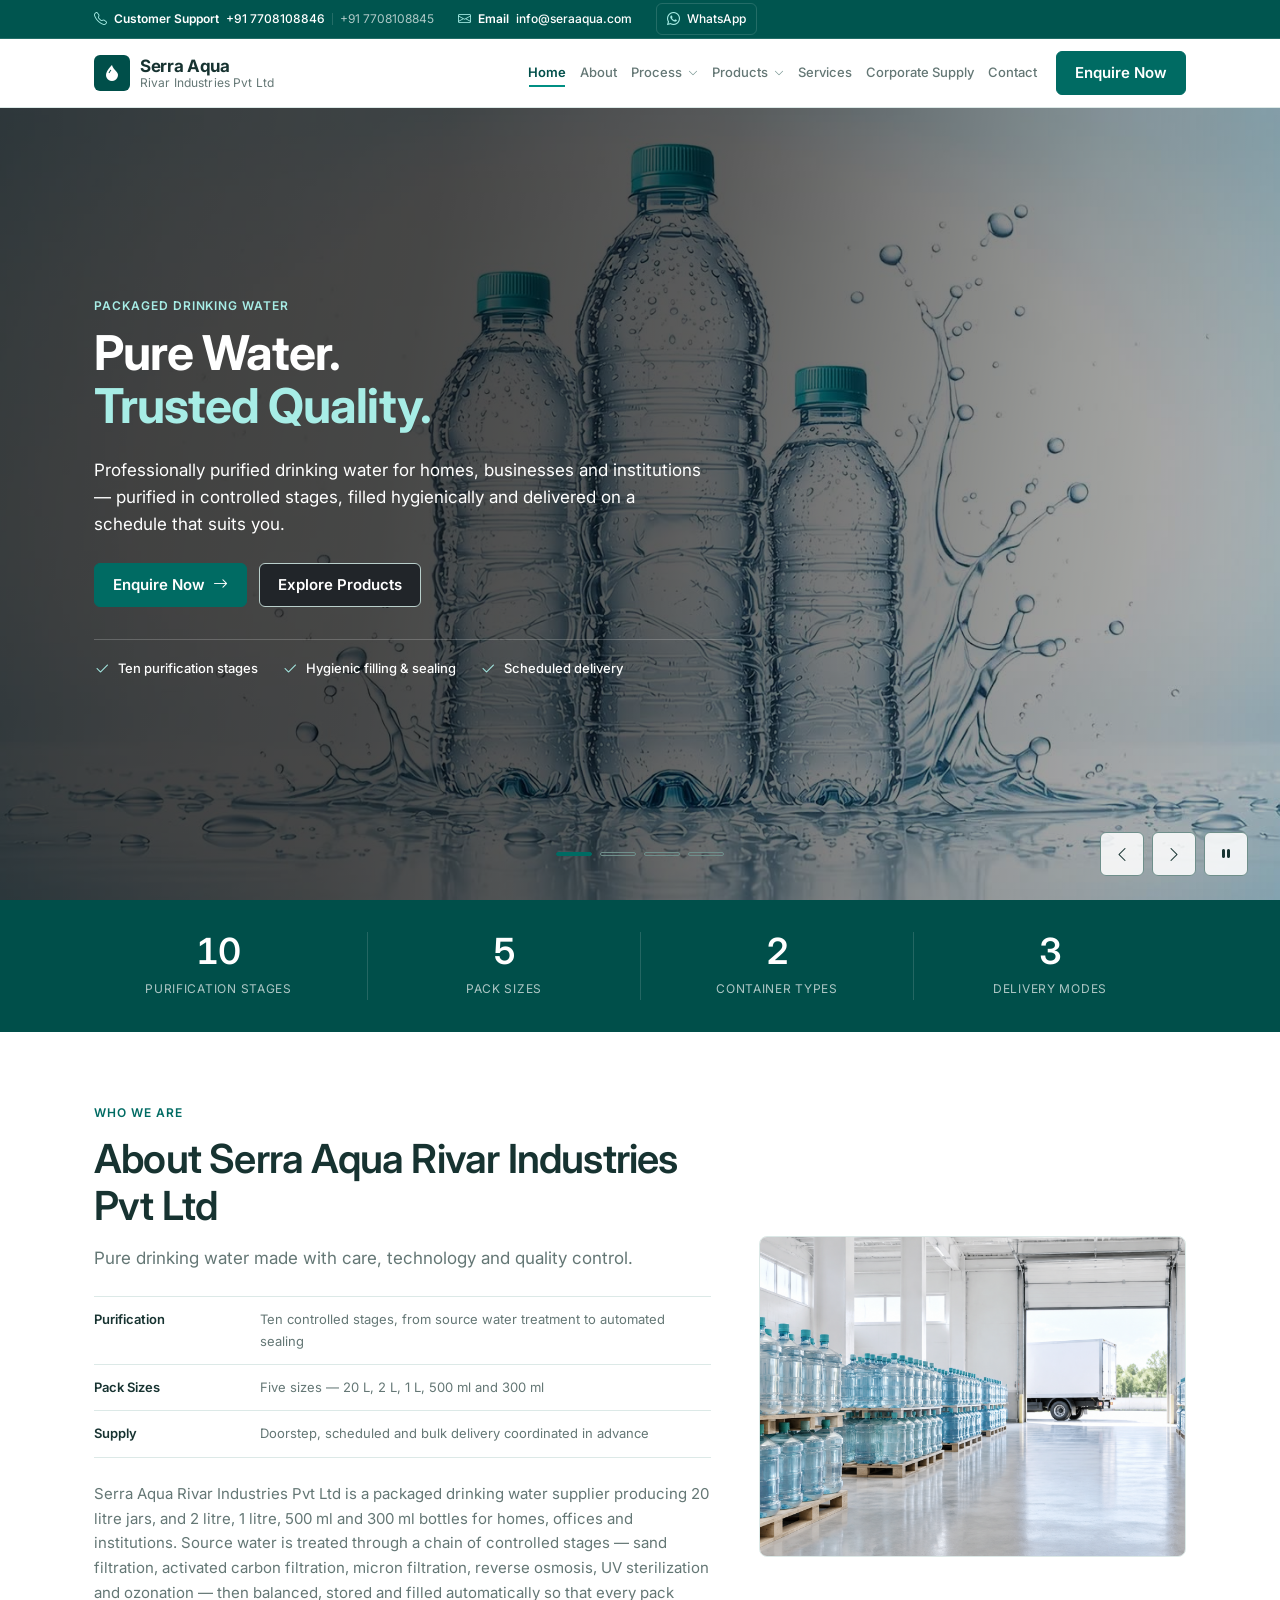
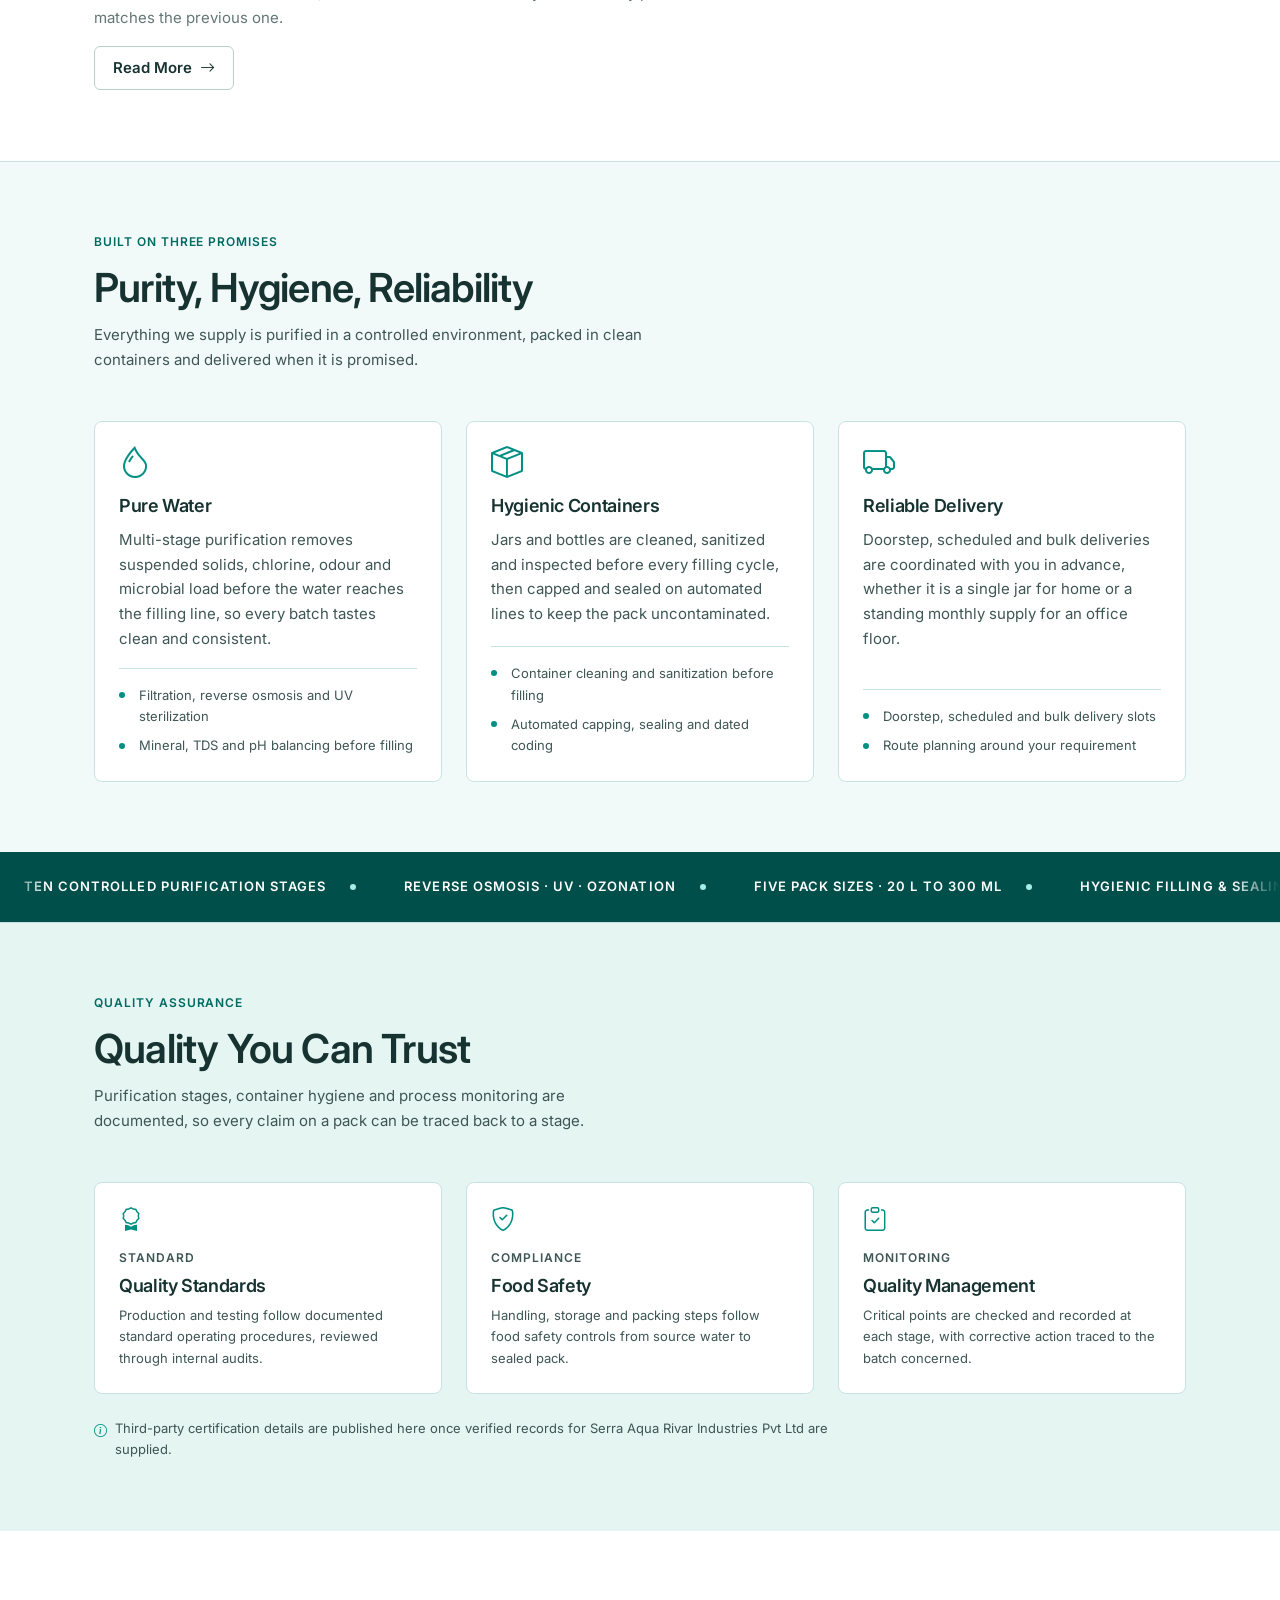
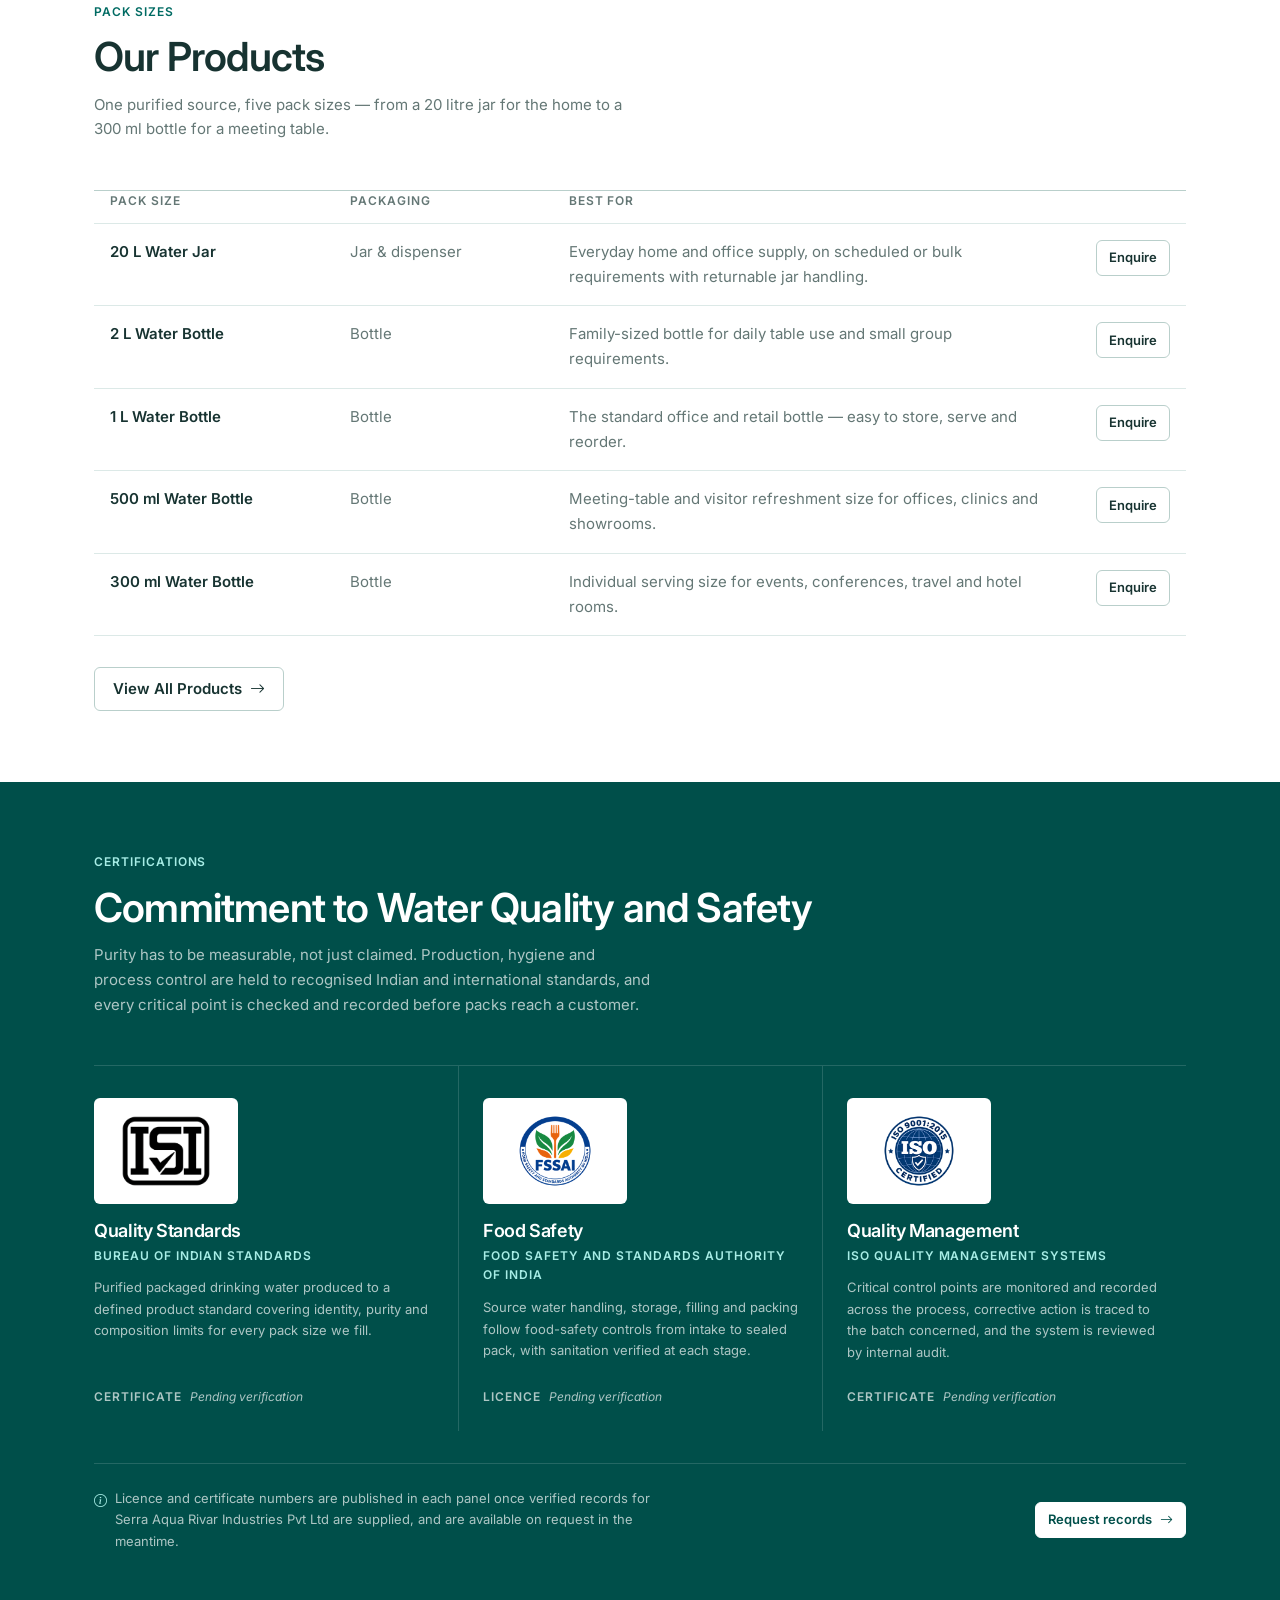
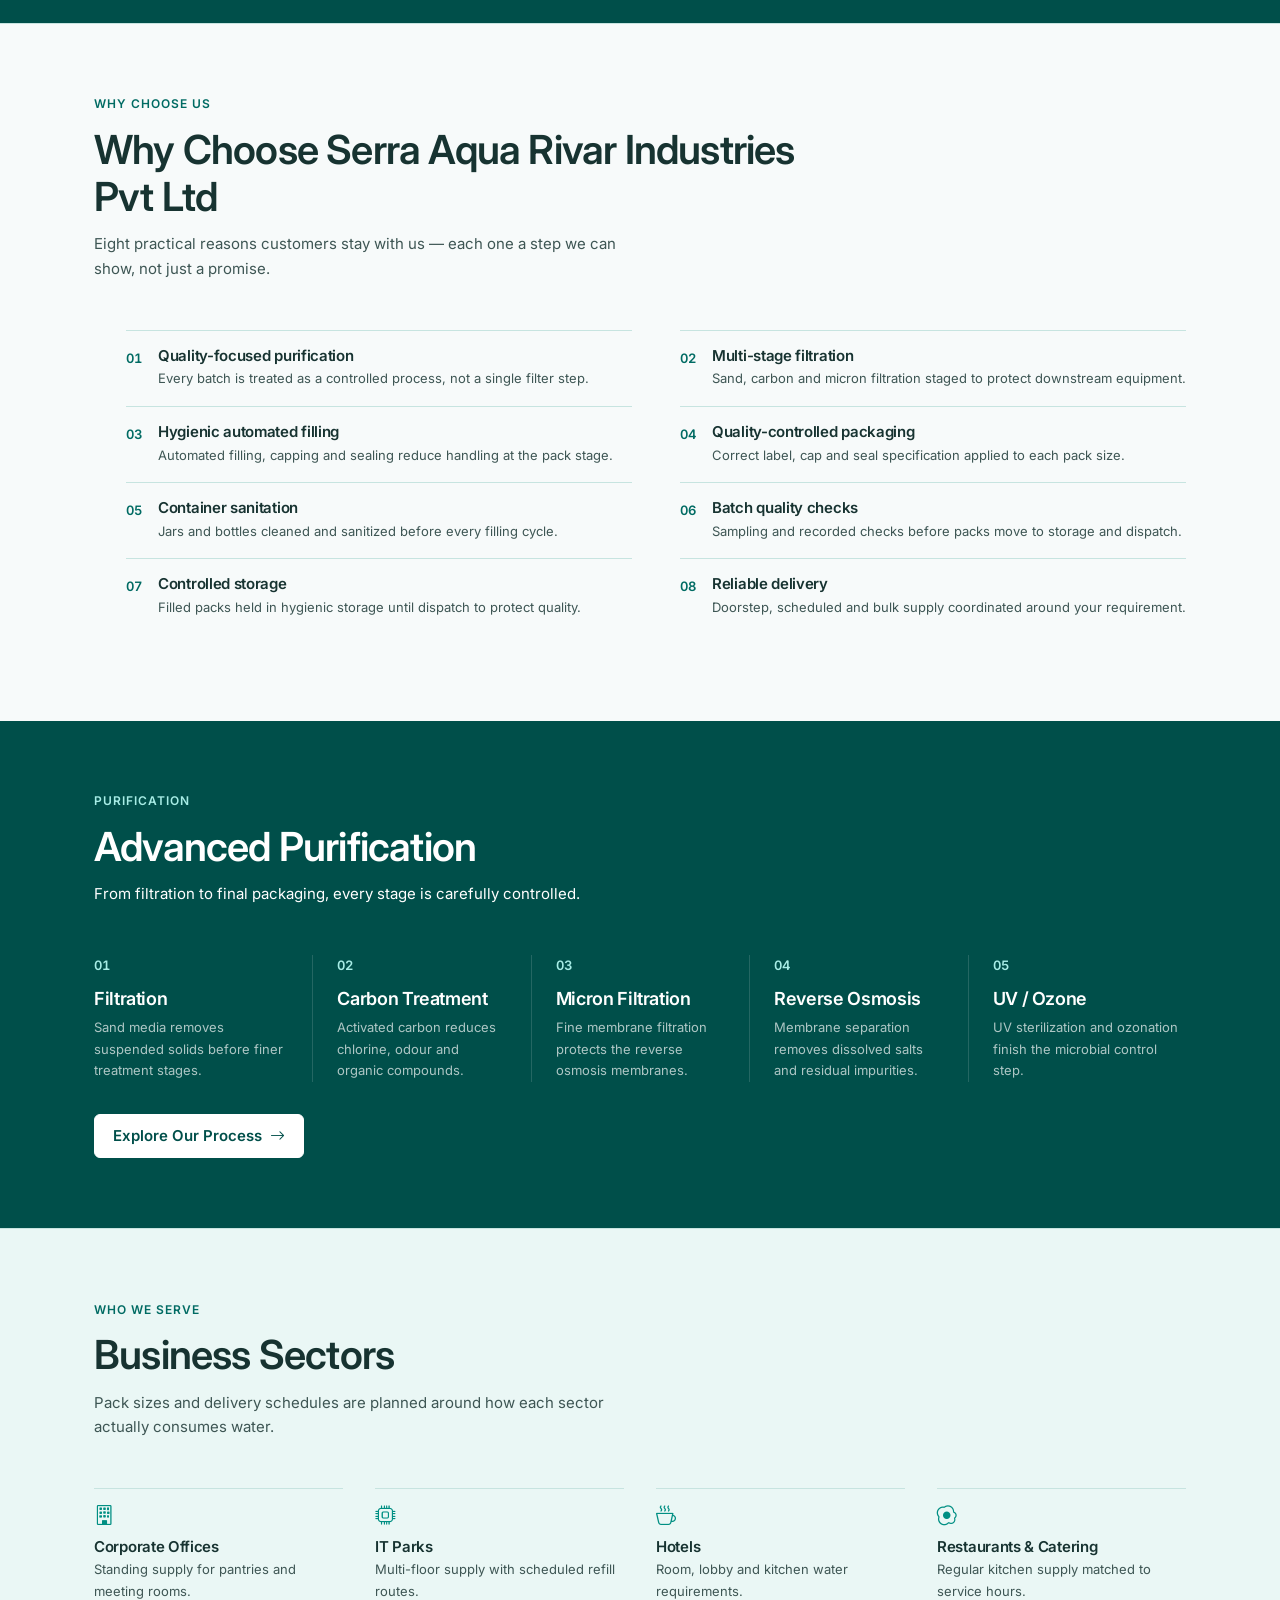
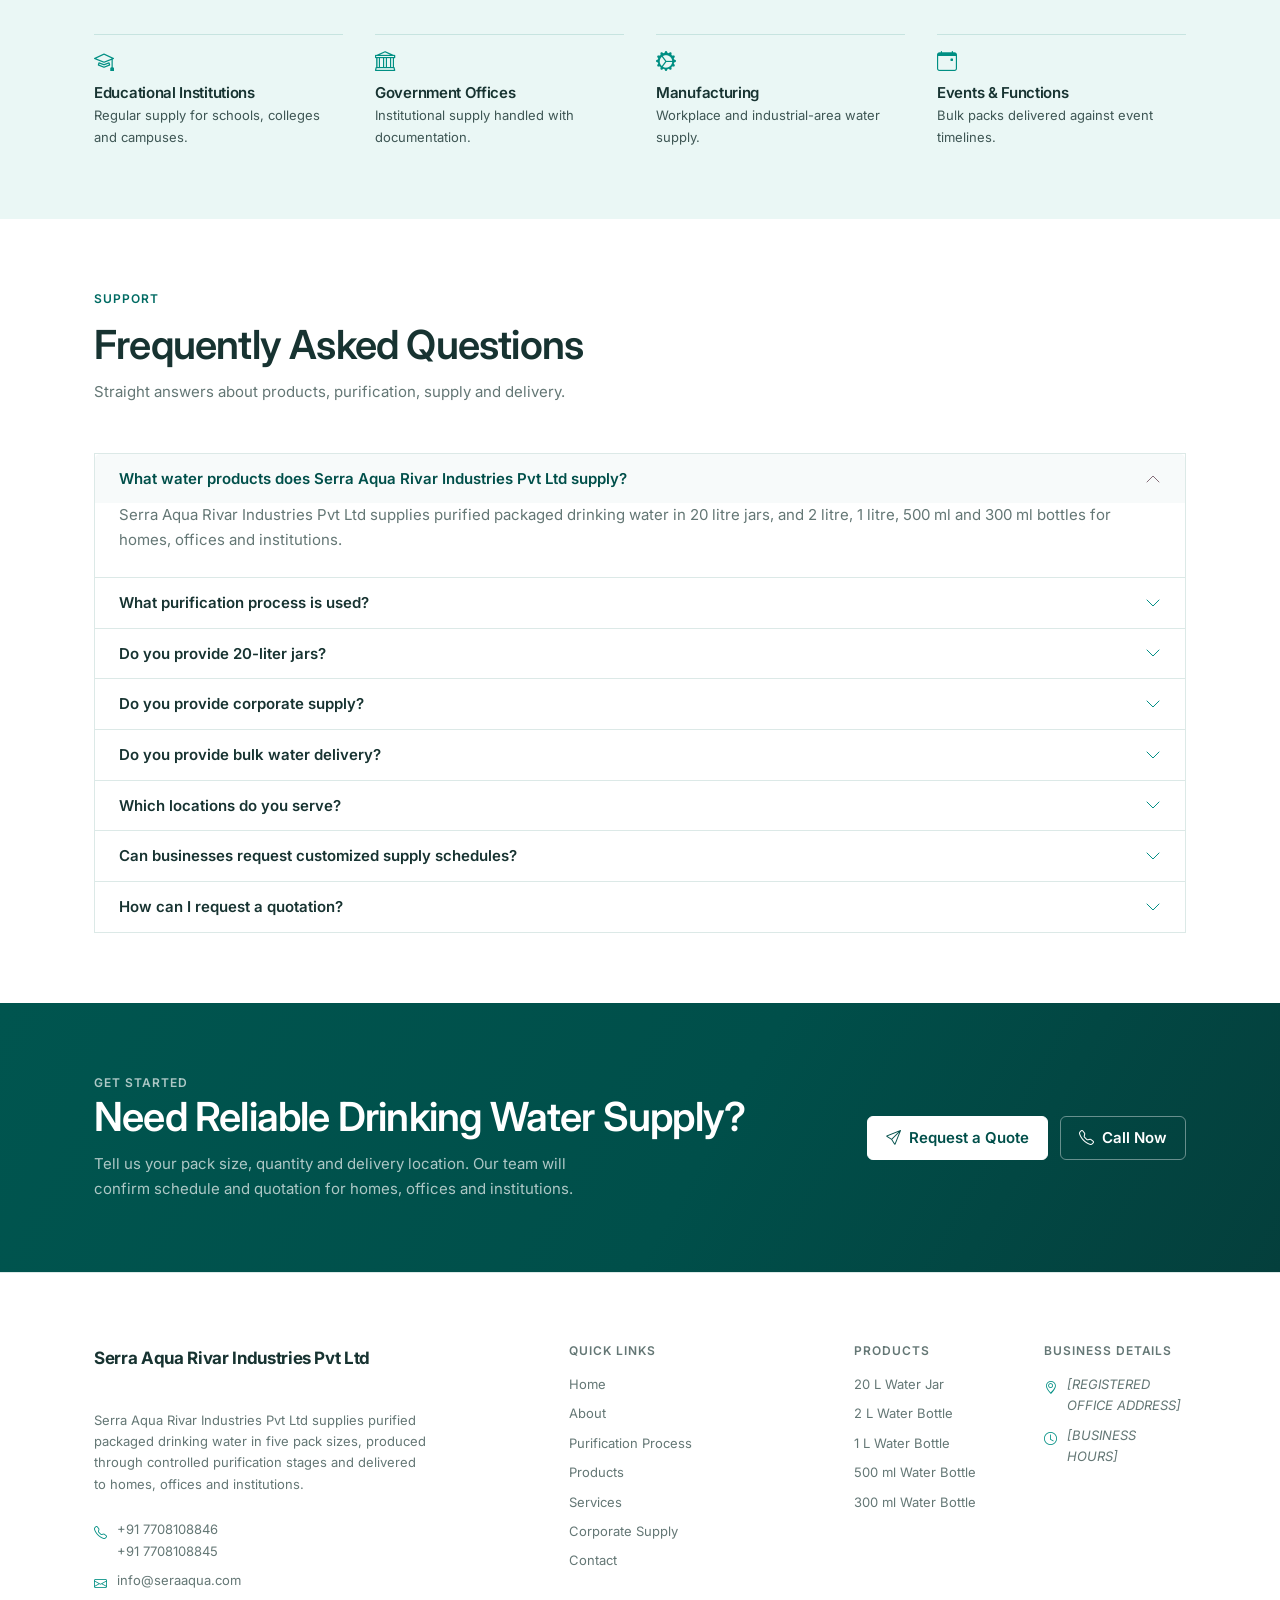
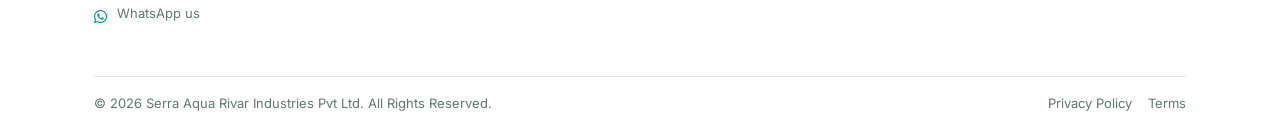
==== commit 6e9d415c: "first" ====
--- a/index.html
+++ b/index.html
@@ -610,7 +610,7 @@
                     </div>
                     <div class="col-lg-5" data-reveal>
                         <figure class="media">
-                            <img src="https://upload.wikimedia.org/wikipedia/commons/thumb/0/04/Kangso_Yaksu_Mineral_Water_Bottling_Plant_%2811360507045%29.jpg/1280px-Kangso_Yaksu_Mineral_Water_Bottling_Plant_%2811360507045%29.jpg"
+                            <img src="./assets/images/hero_section4.png"
                                 alt="Serra Aqua Rivar Industries Pvt Ltd bottling facility with treatment and filling lines"
                                 width="1280" height="720" loading="lazy">
                         </figure>
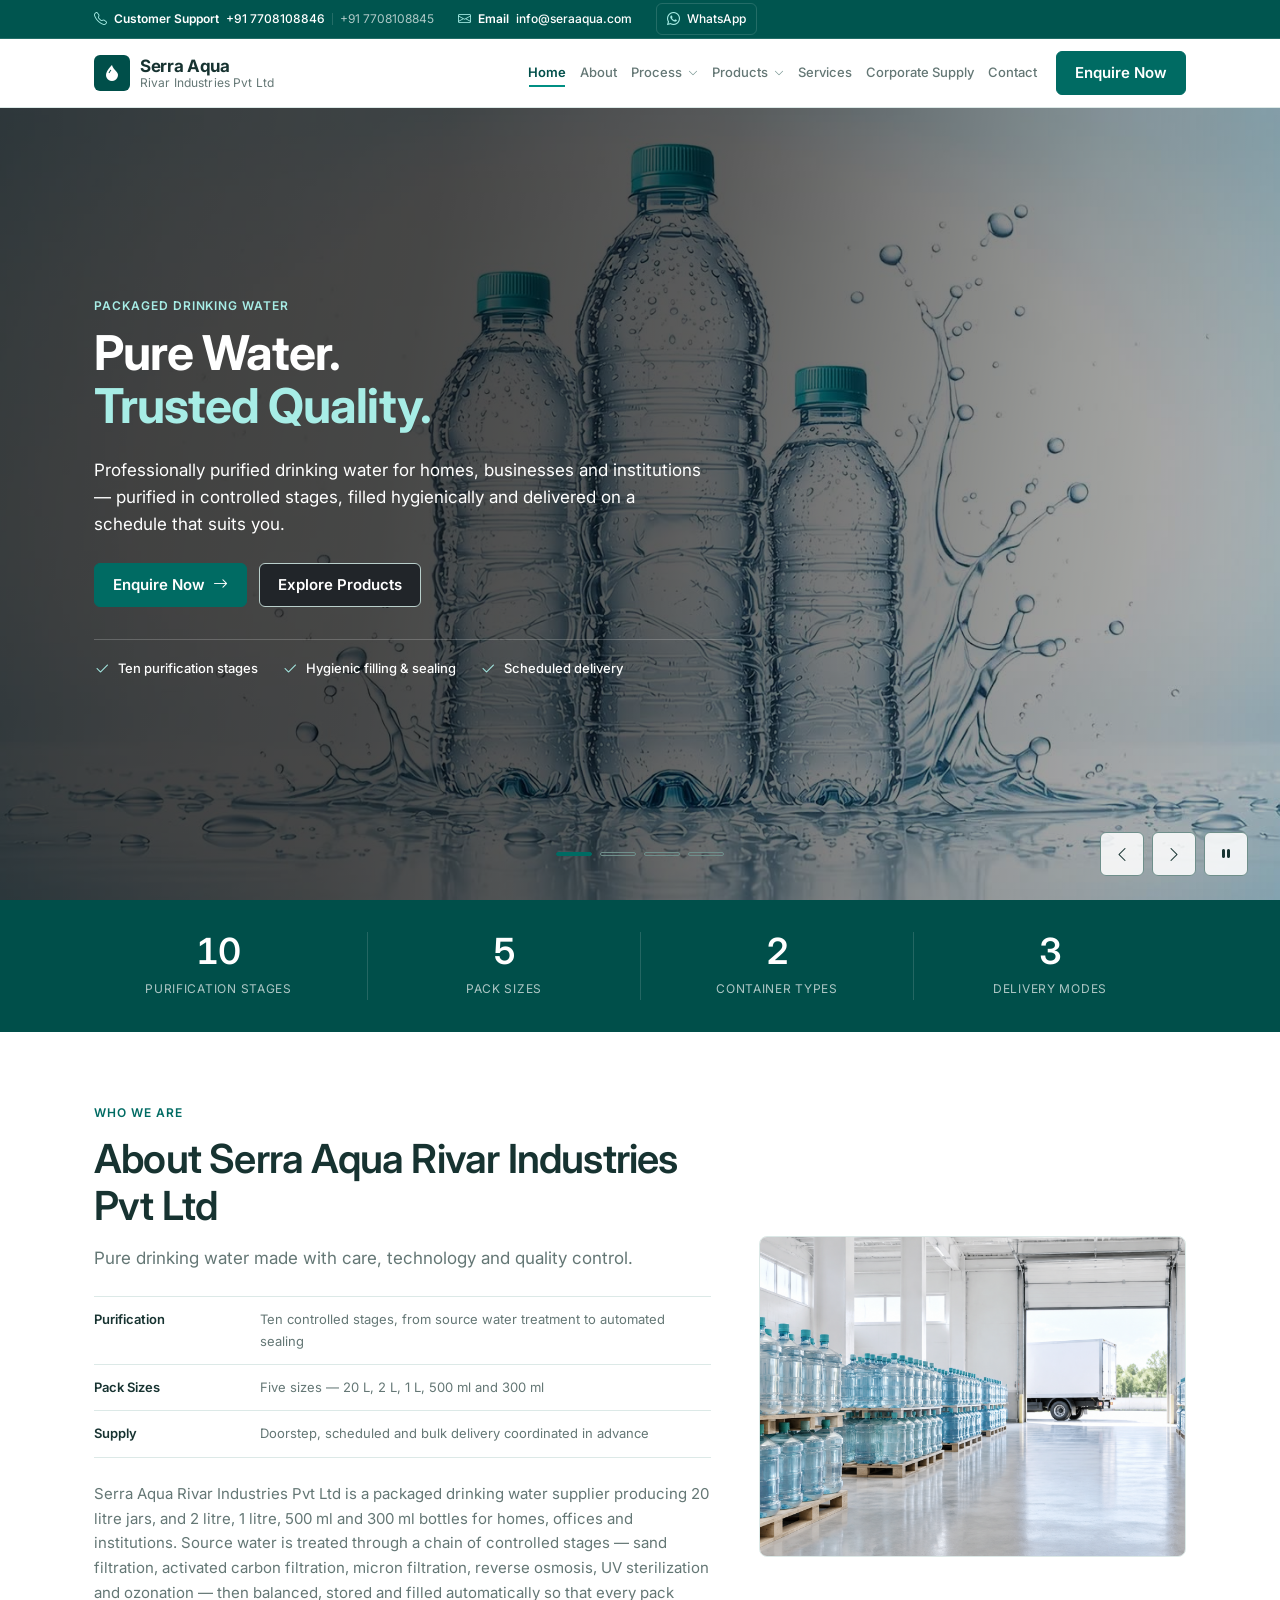
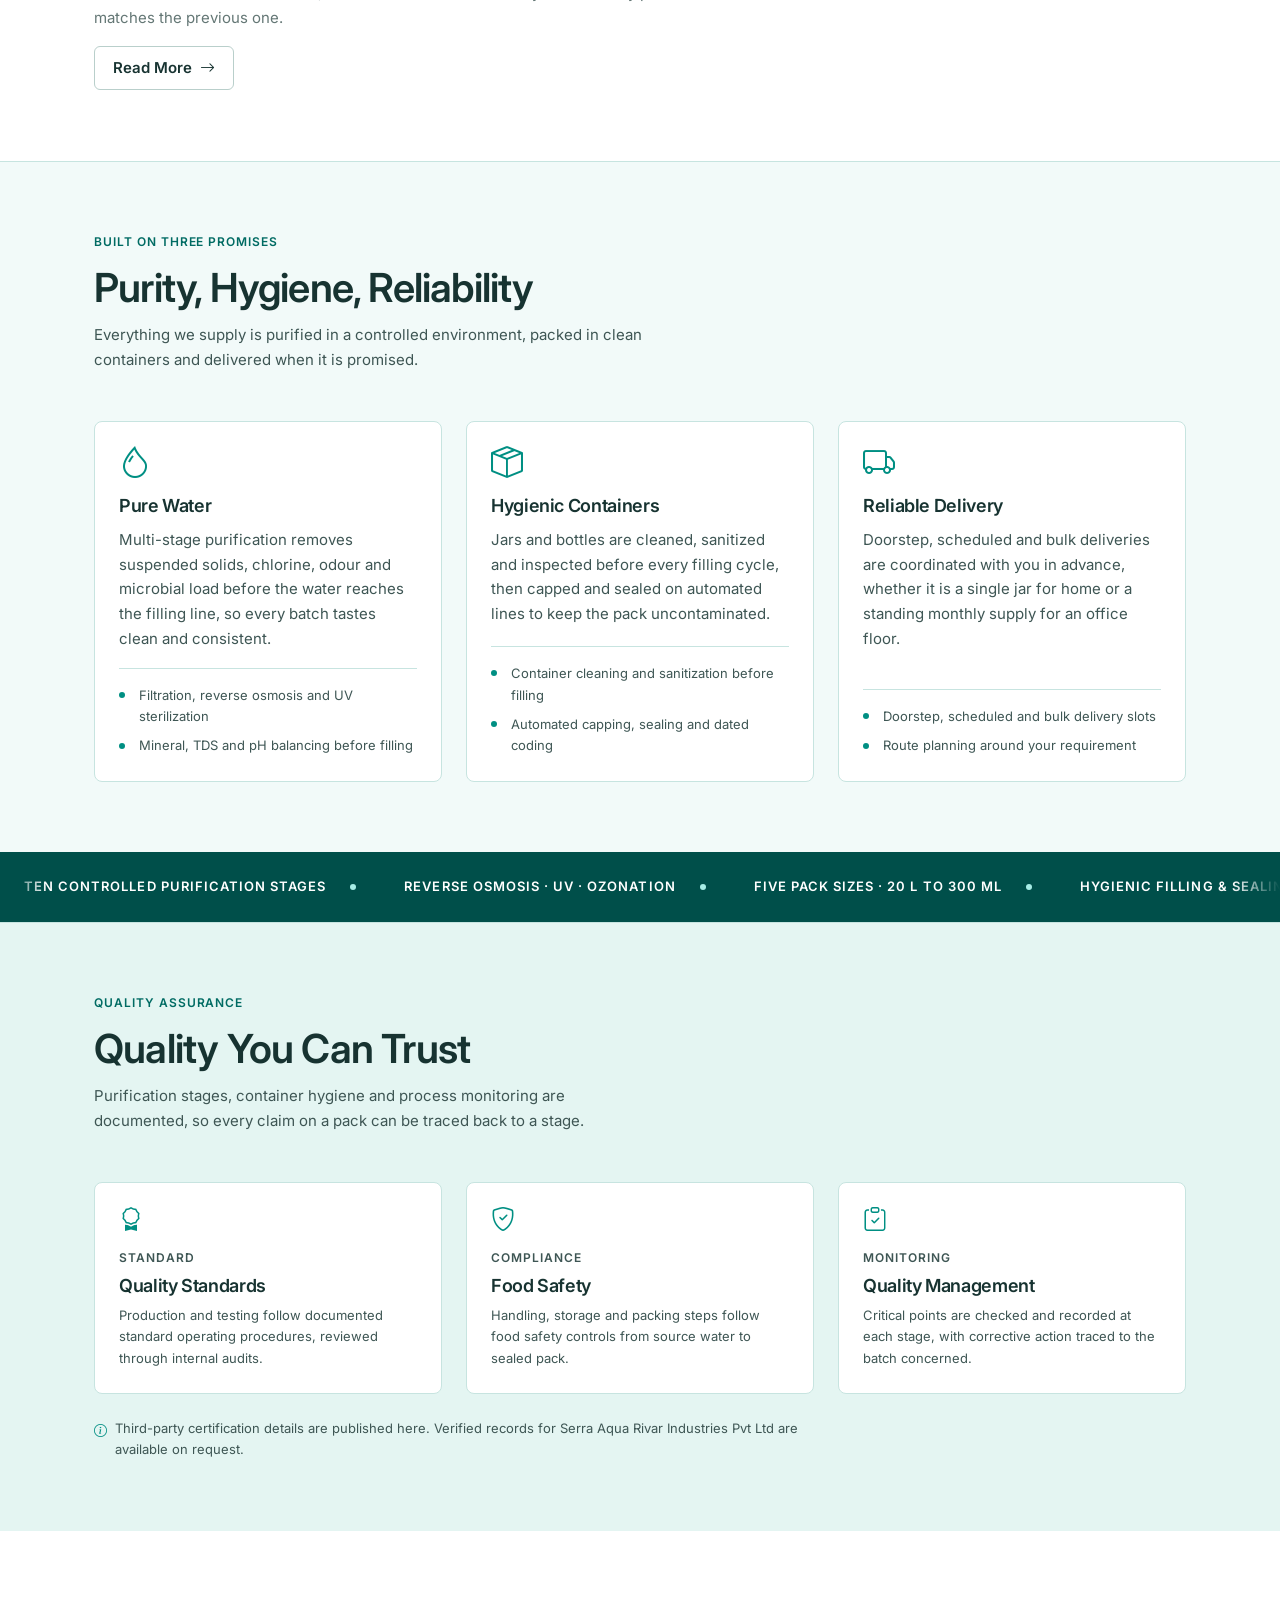
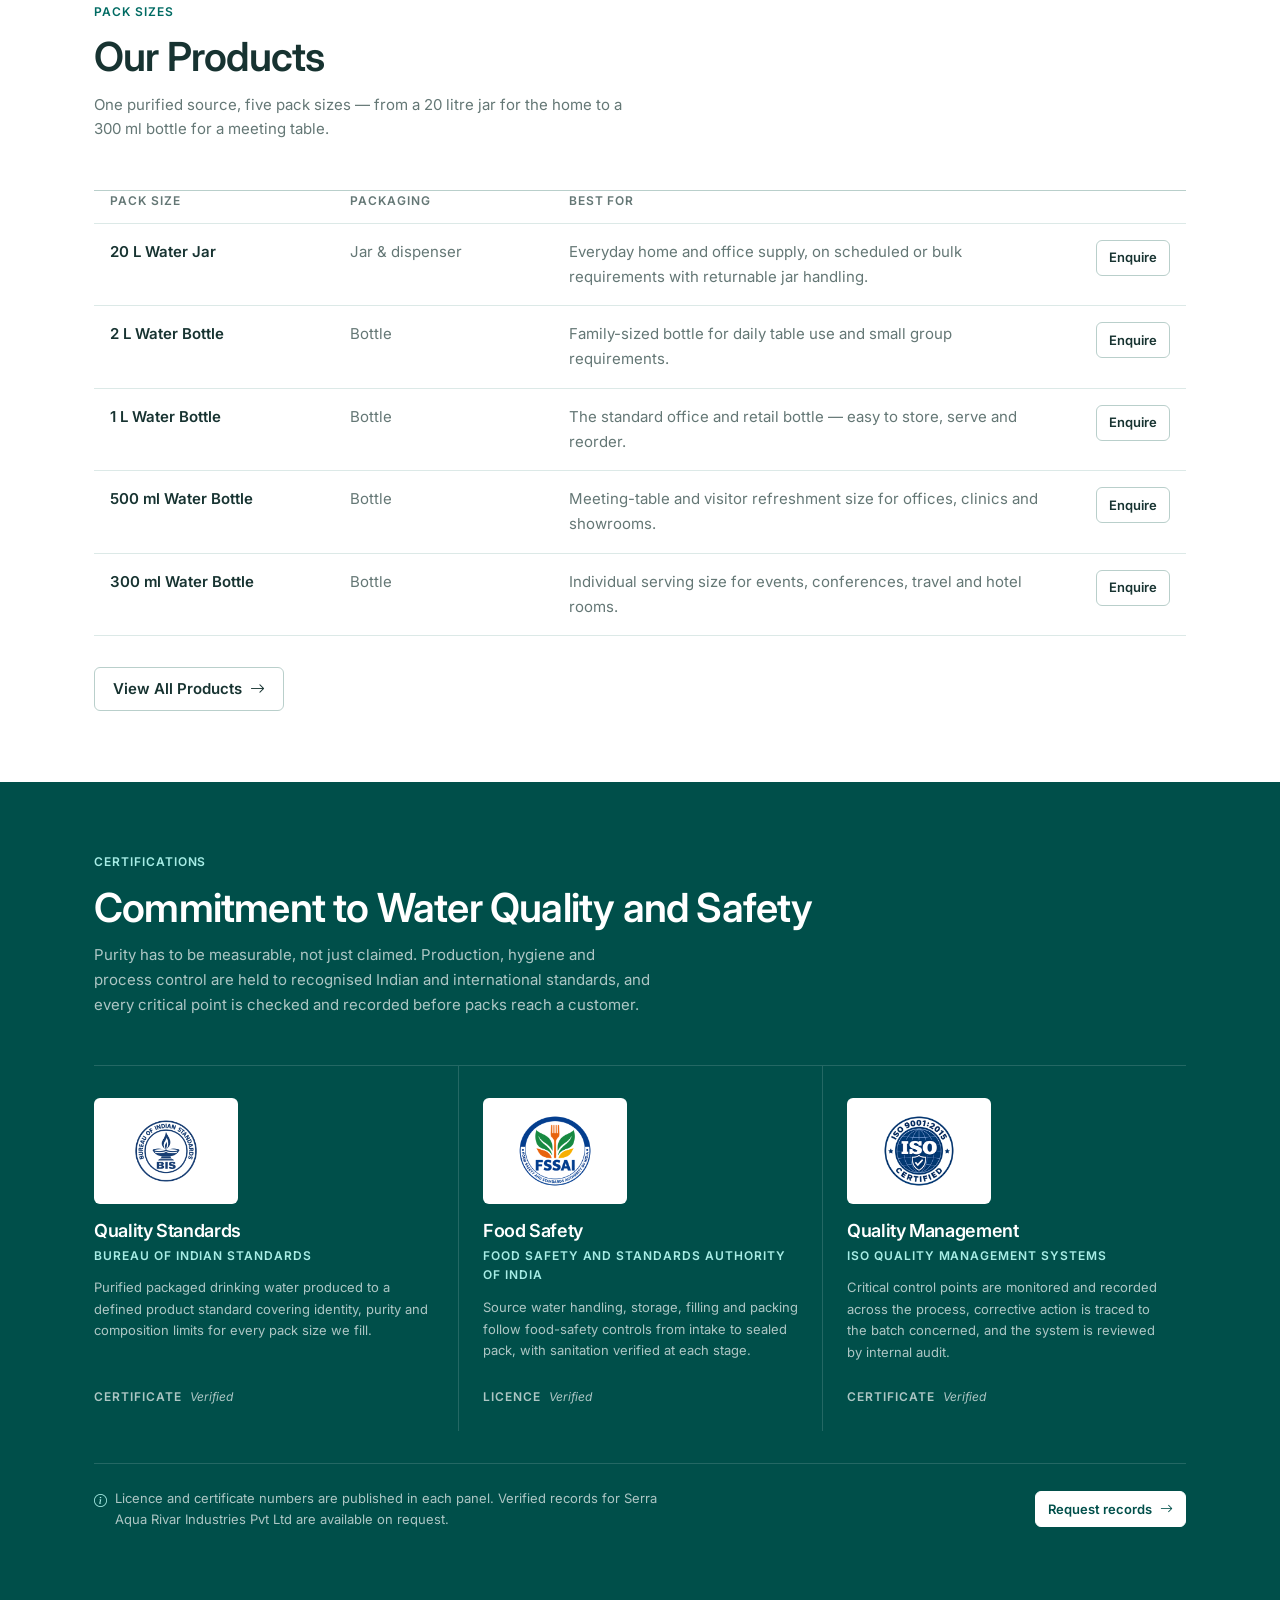
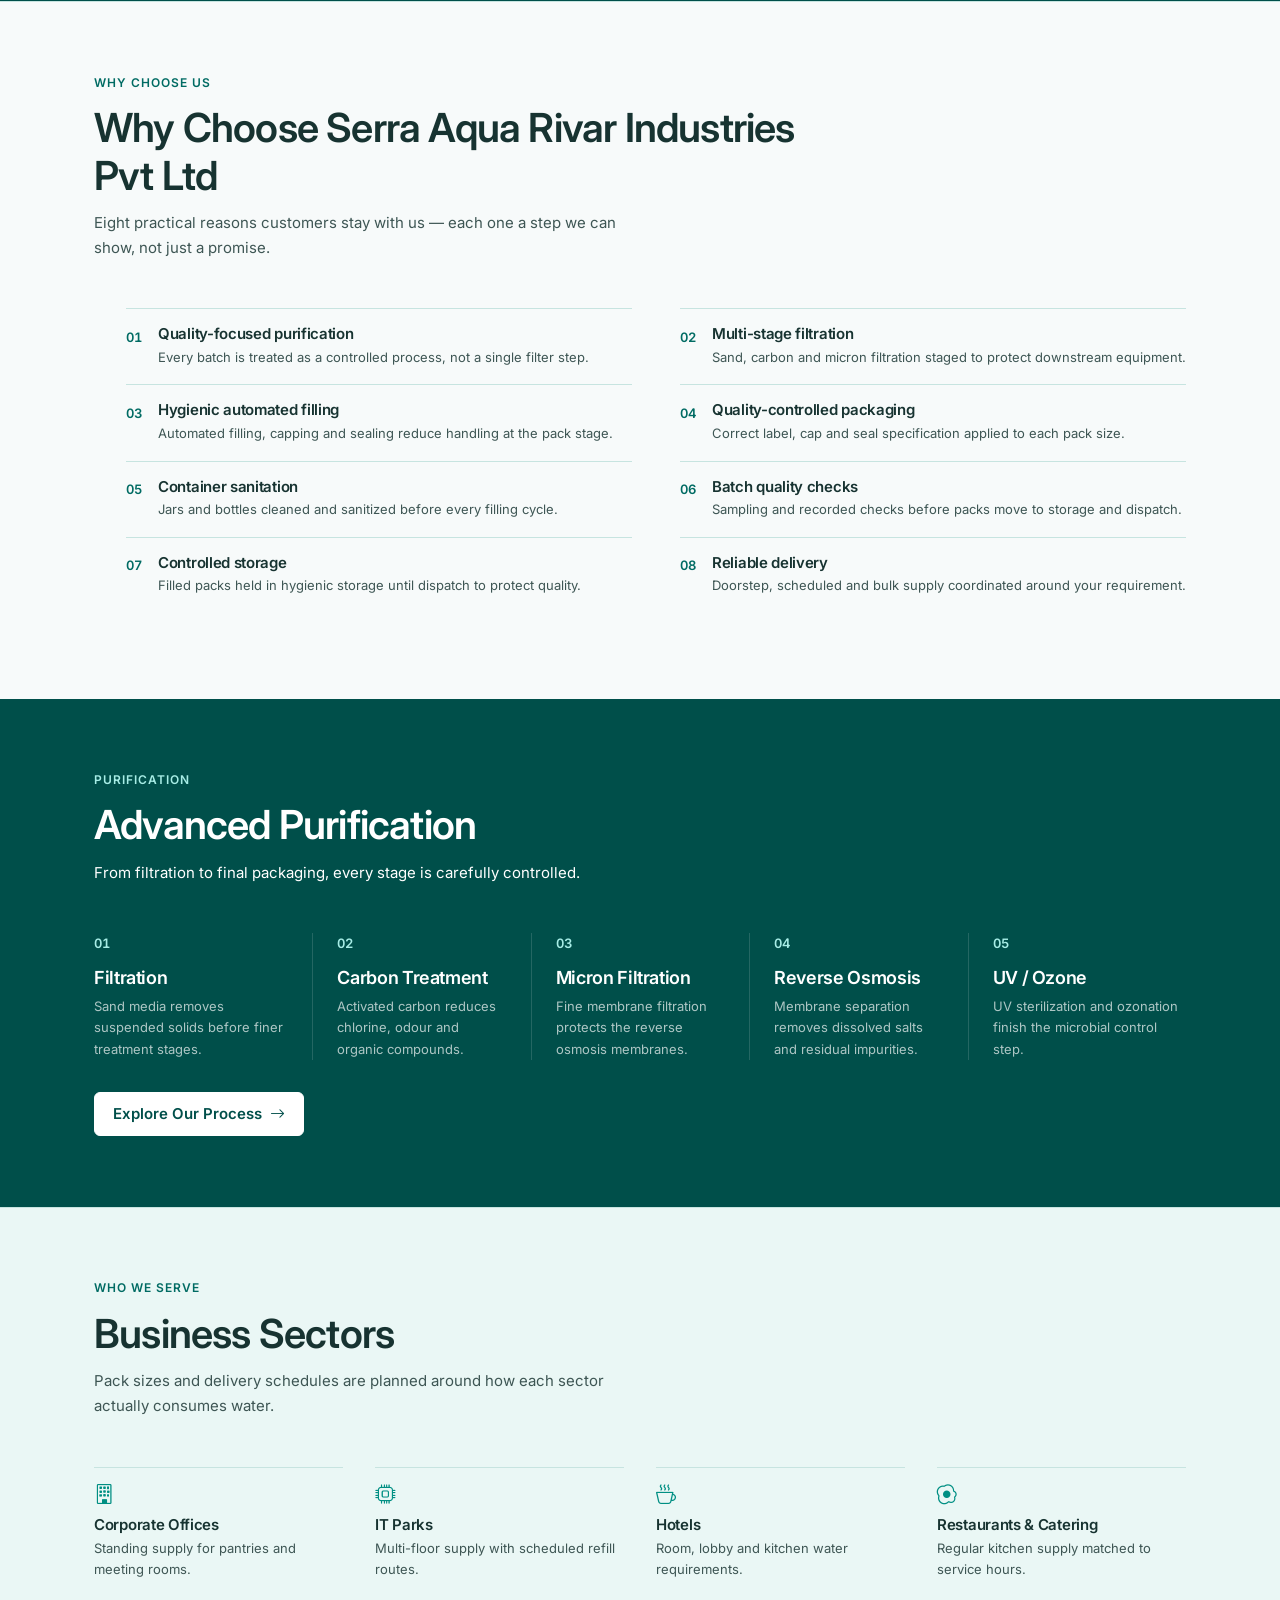
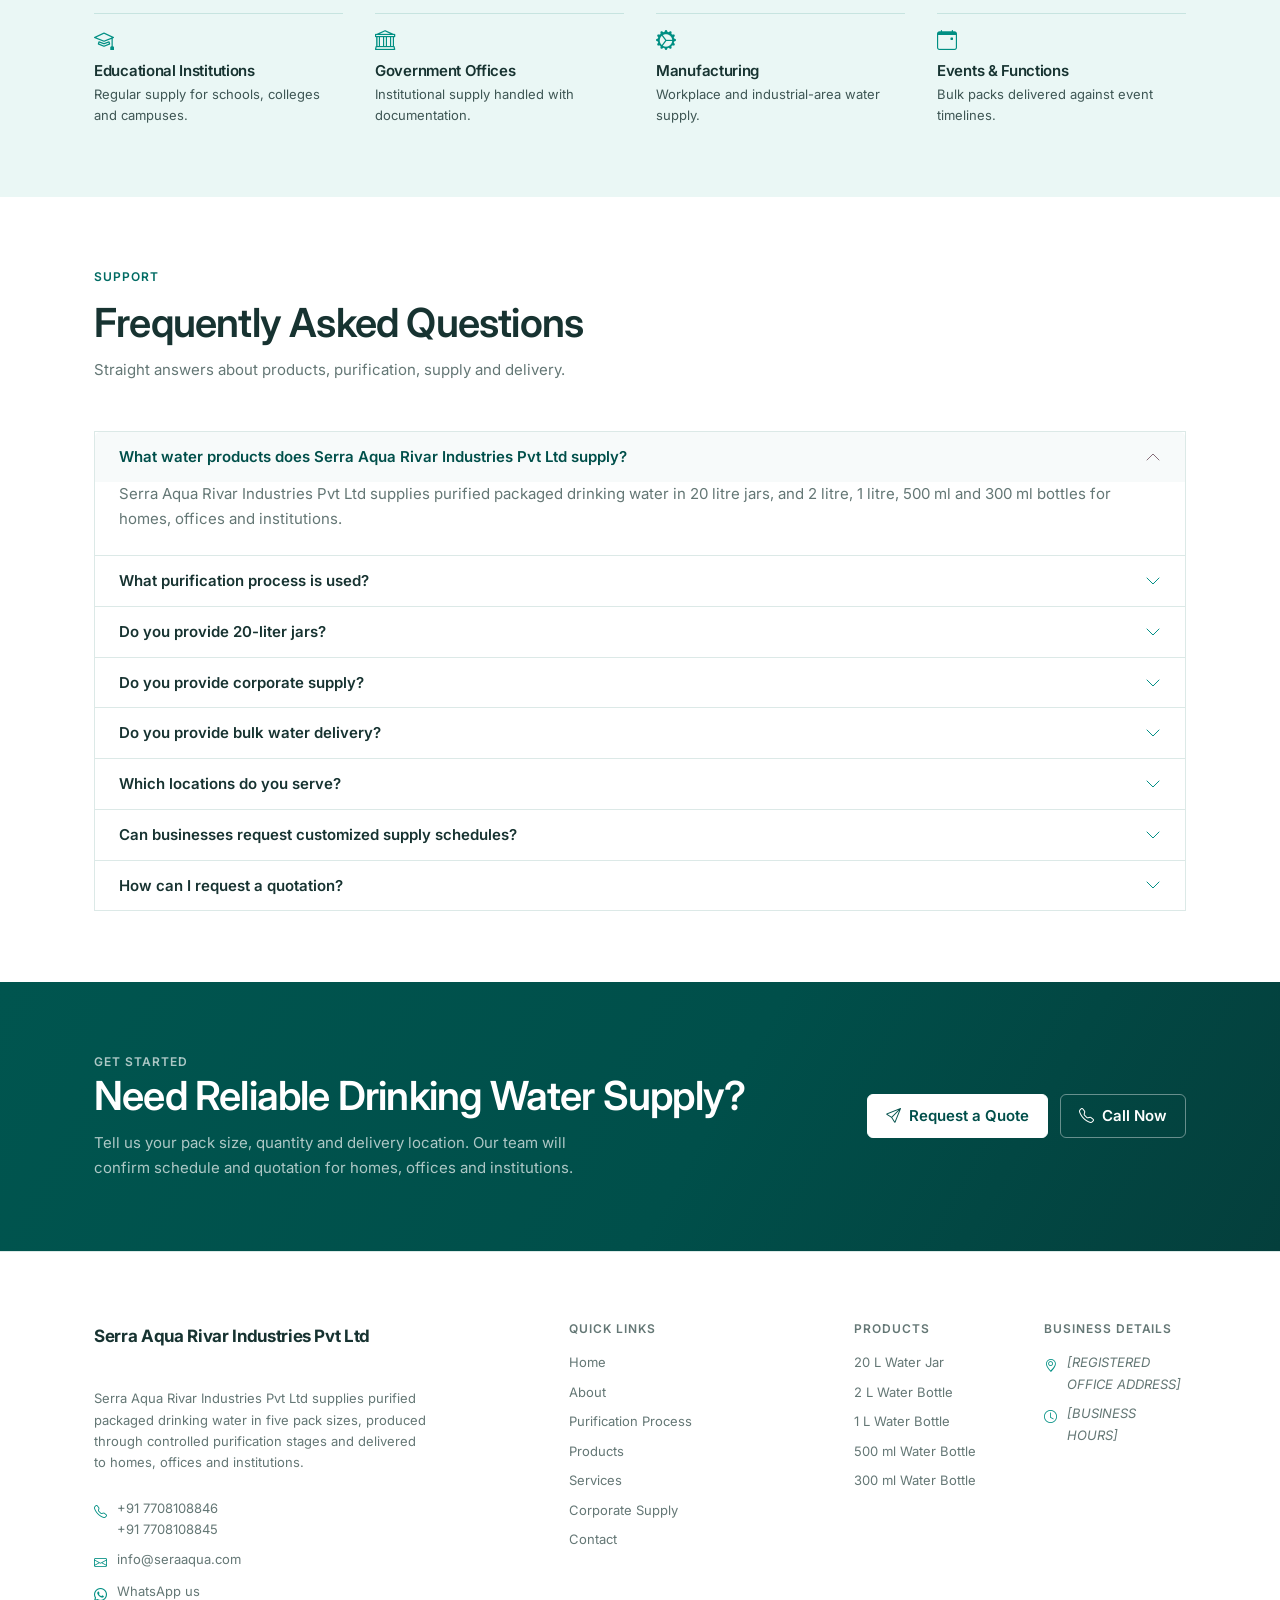
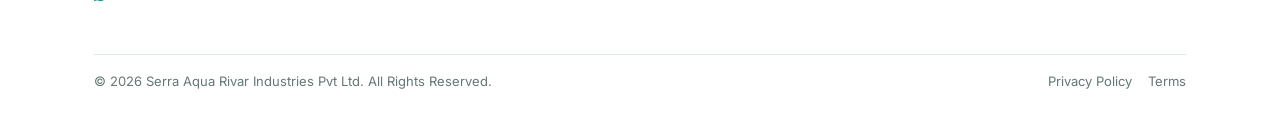
==== commit eb429a85: "Certificate" ====
--- a/index.html
+++ b/index.html
@@ -730,7 +730,7 @@
 
                 <p class="cert-note">
                     <i class="bi bi-info-circle" aria-hidden="true"></i>
-                    Third-party certification details are published here once verified records for Serra Aqua Rivar Industries Pvt Ltd are supplied.
+                    Third-party certification details are published here. Verified records for Serra Aqua Rivar Industries Pvt Ltd are available on request.
                 </p>
             </div>
         </section>
@@ -818,10 +818,10 @@
                 <ul class="certification-grid">
                     <li class="certification-item" data-reveal>
                         <span class="certification-mark" aria-hidden="true">
-                            <img src="./assets/images/certifications/web/bis-isi-mark.png" alt=""
+                            <img src="./assets/images/certifications/web/bis-isi-mark.png" alt="BIS ISI Mark"
                                 width="240" height="193" loading="lazy" decoding="async">
                         </span>
-                        <h3 class="certification-name">Quality Standards</h3>
+                        <h3 class="certification-name">Quality Standards</h3>   
                         <p class="certification-scope">Bureau of Indian Standards</p>
                         <p class="certification-desc">Purified packaged drinking water produced to a defined product
                             standard covering identity, purity and composition limits for every pack size we fill.</p>
@@ -866,8 +866,8 @@
                 <div class="certification-foot" data-reveal>
                     <p class="certification-note">
                         <i class="bi bi-info-circle" aria-hidden="true"></i>
-                        Licence and certificate numbers are published in each panel once verified records for Serra
-                        Aqua Rivar Industries Pvt Ltd are supplied, and are available on request in the meantime.
+                        Licence and certificate numbers are published in each panel. Verified records for Serra
+                        Aqua Rivar Industries Pvt Ltd are available on request.
                     </p>
                     <a class="btn btn-invert btn-sm" href="contact.html">
                         Request records <i class="bi bi-arrow-right" aria-hidden="true"></i>
--- a/assets/css/style.css
+++ b/assets/css/style.css
@@ -1825,7 +1825,7 @@
 }
 
 .certification-licence-val:empty::after {
-    content: "Pending verification";
+    content: "Verified";
     font-weight: 400;
     font-style: italic;
     color: var(--on-dark-muted);
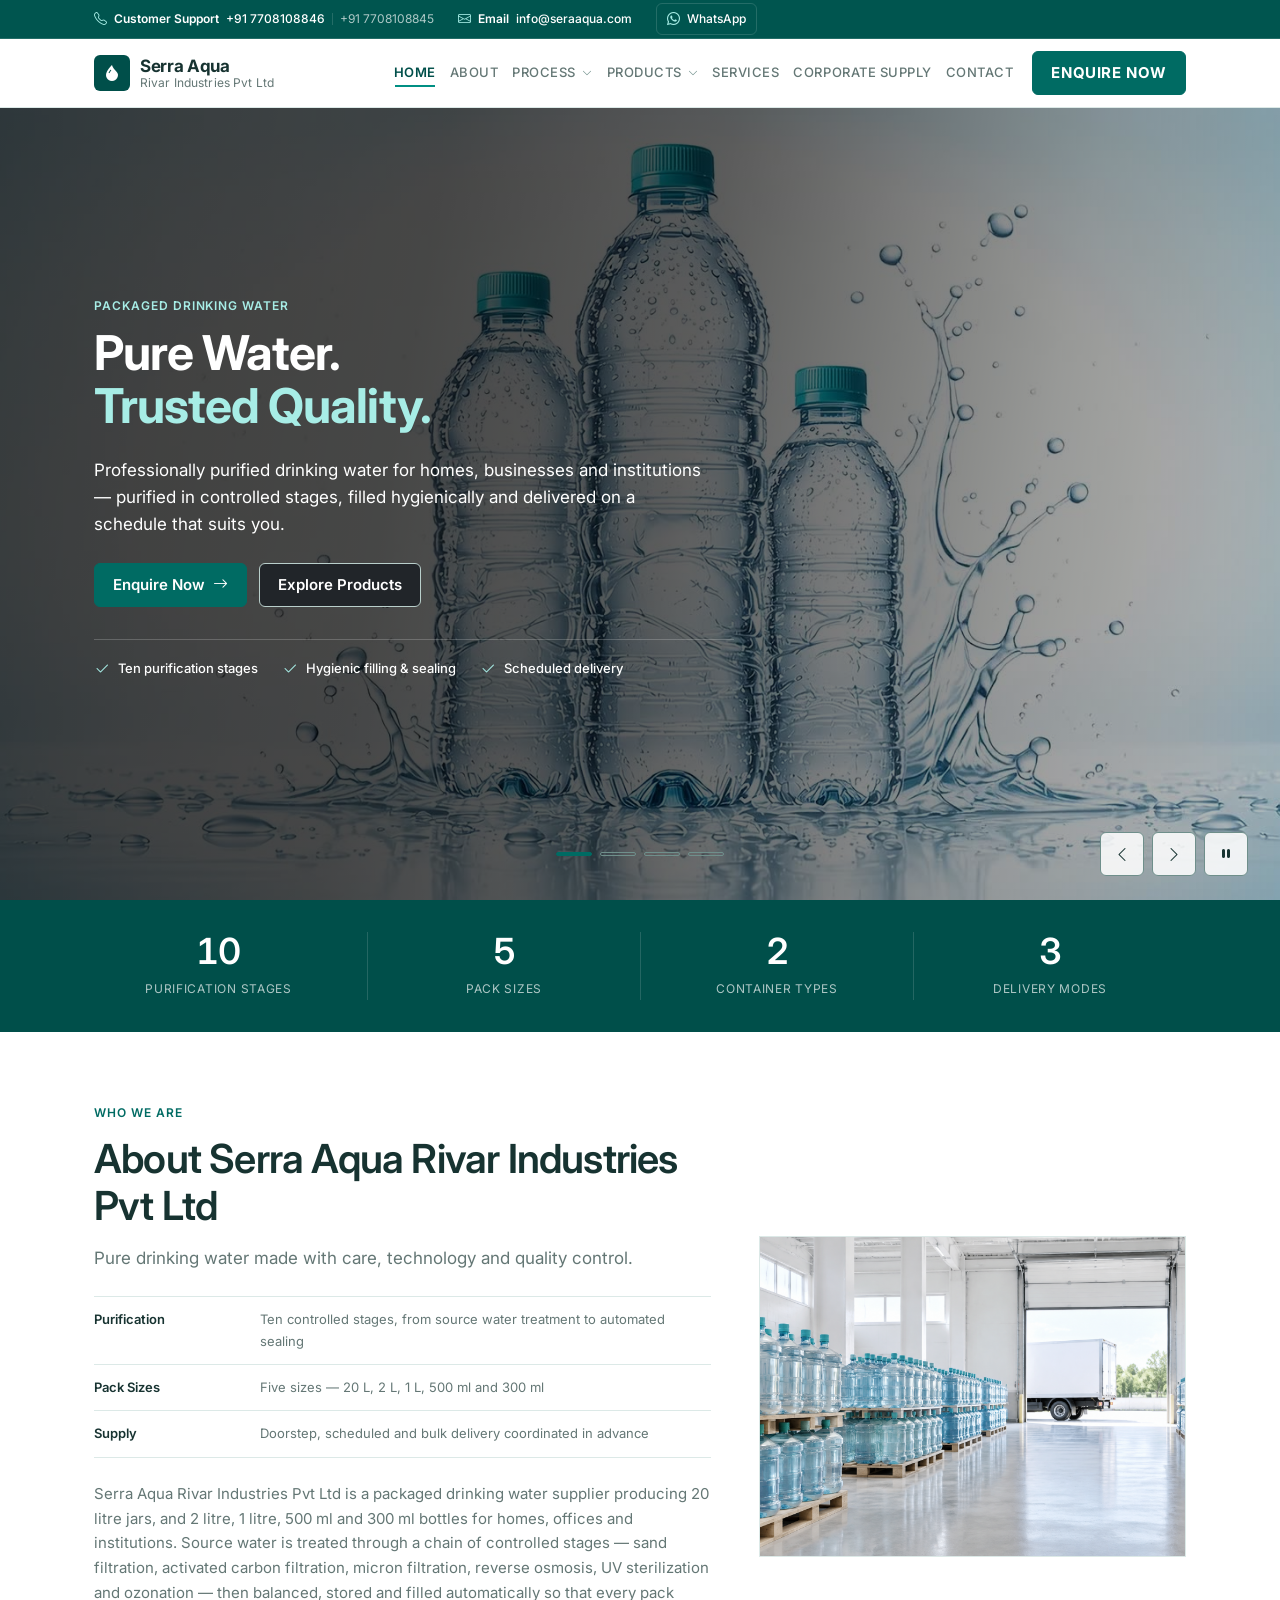
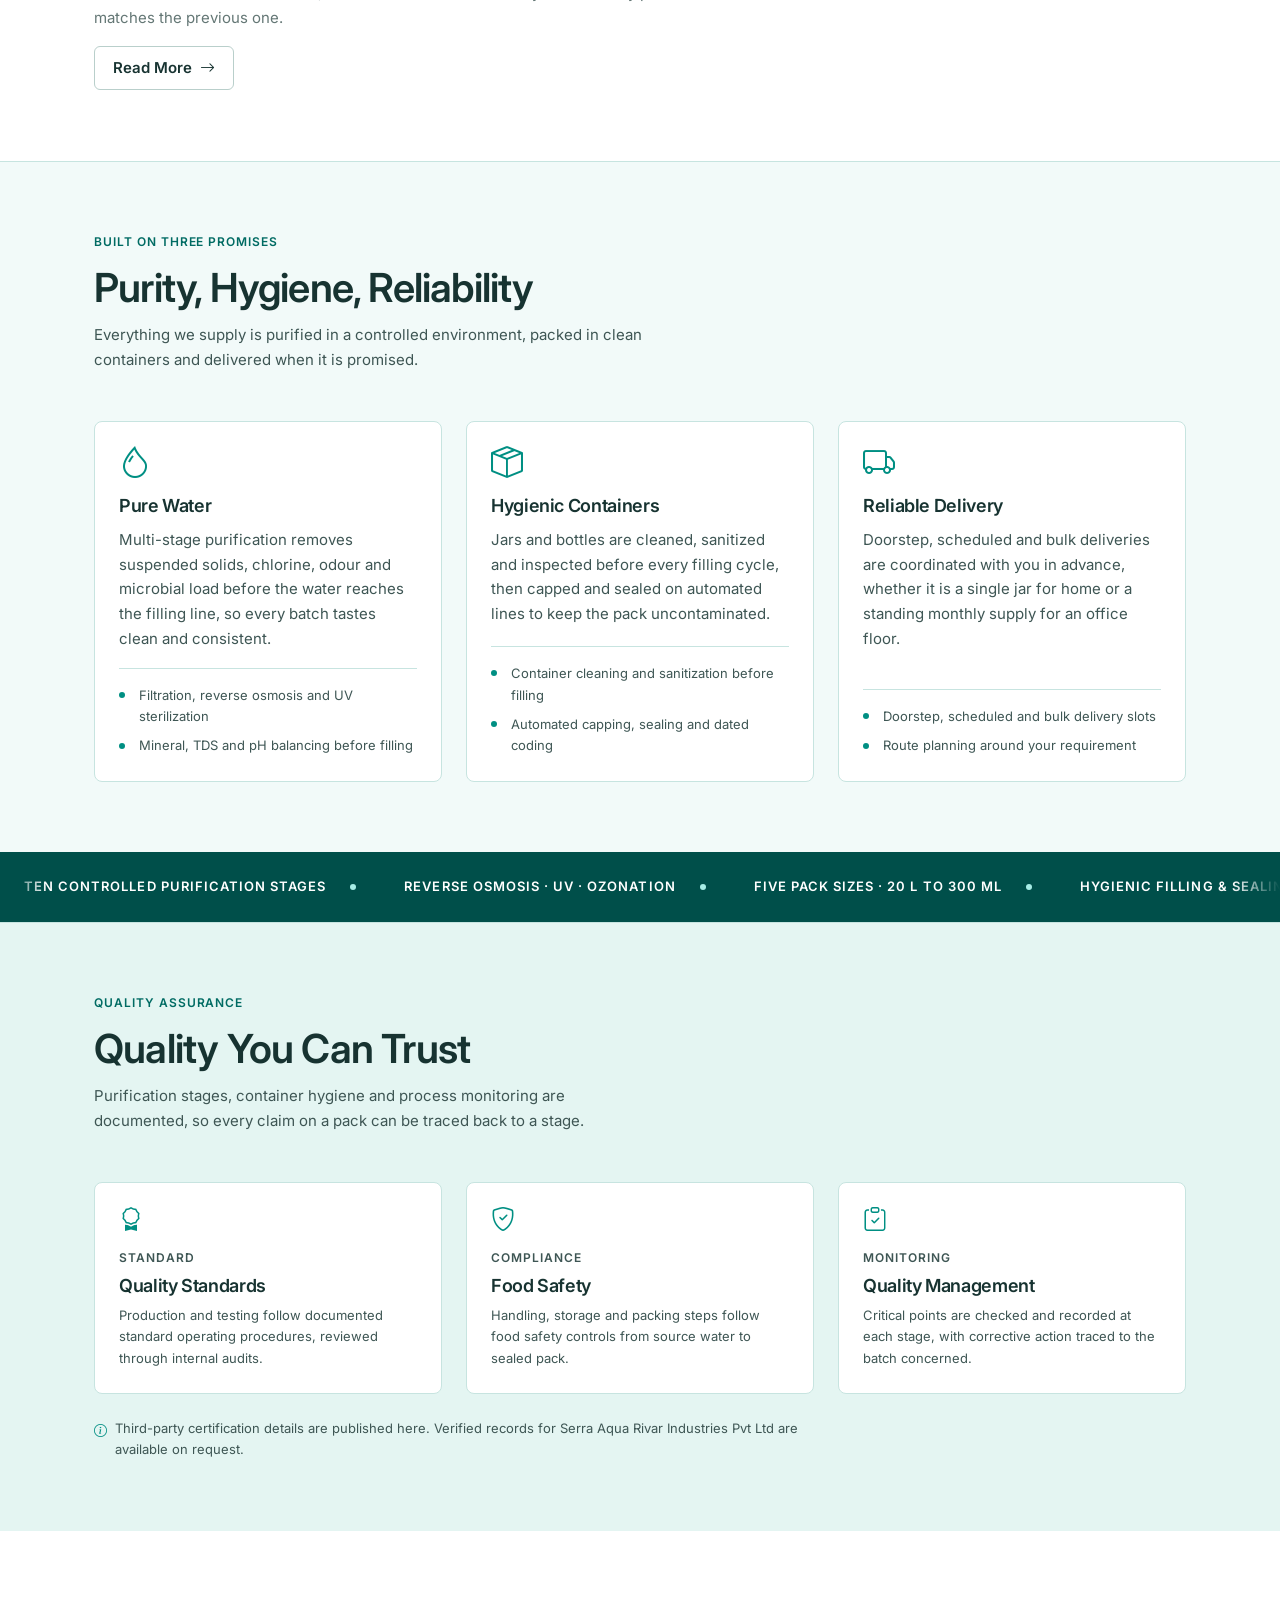
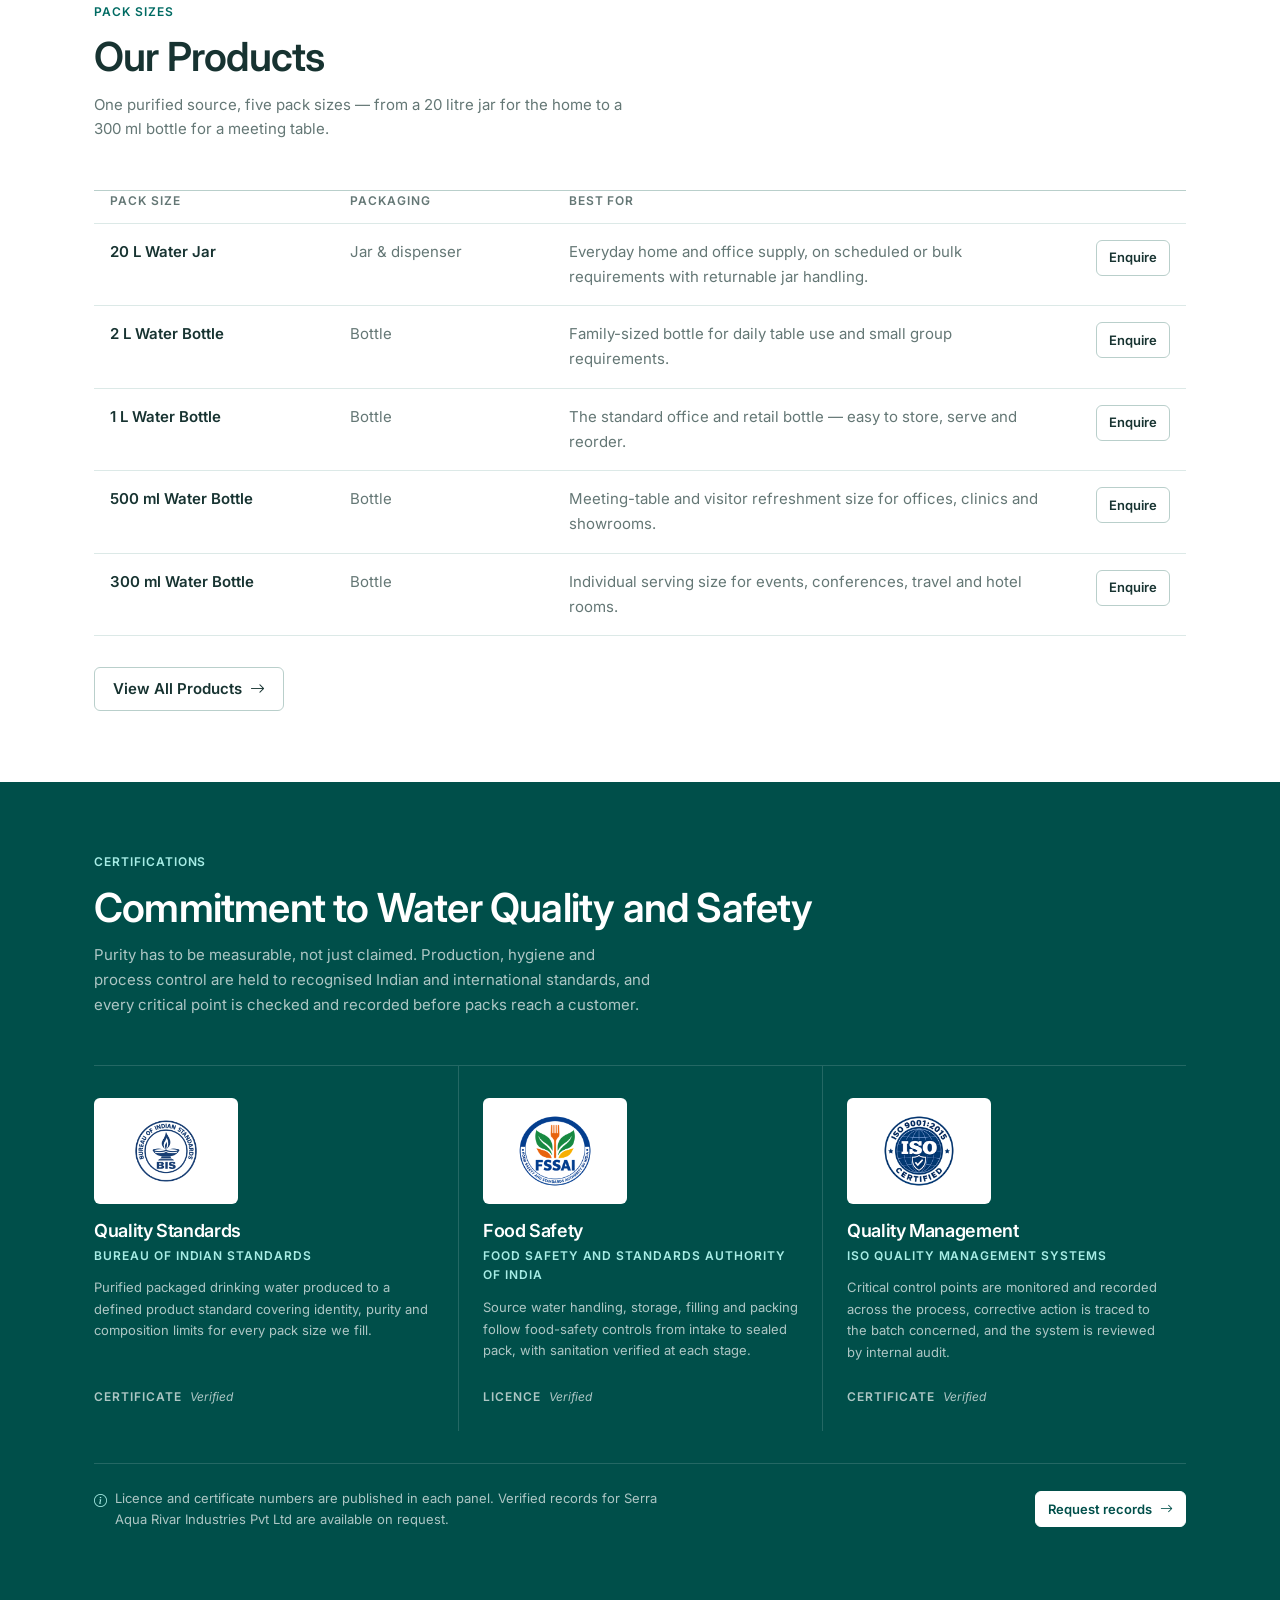
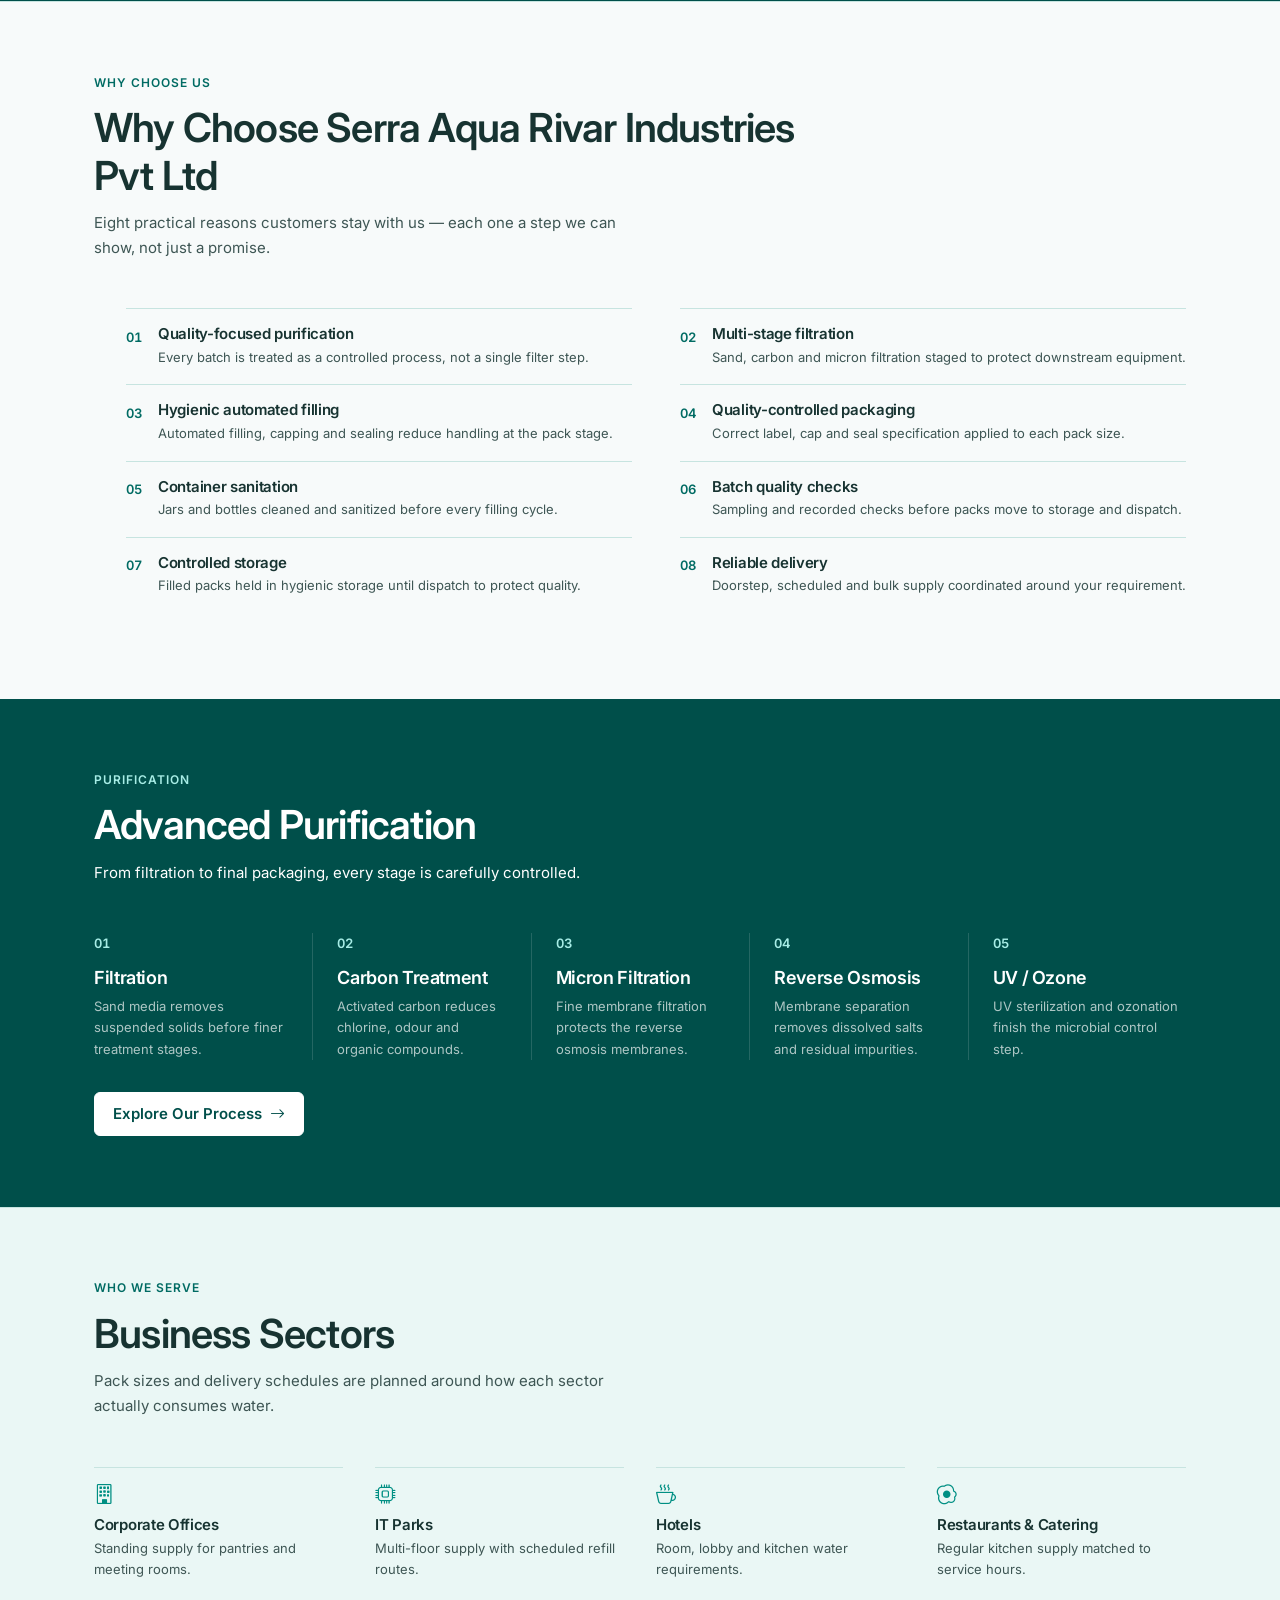
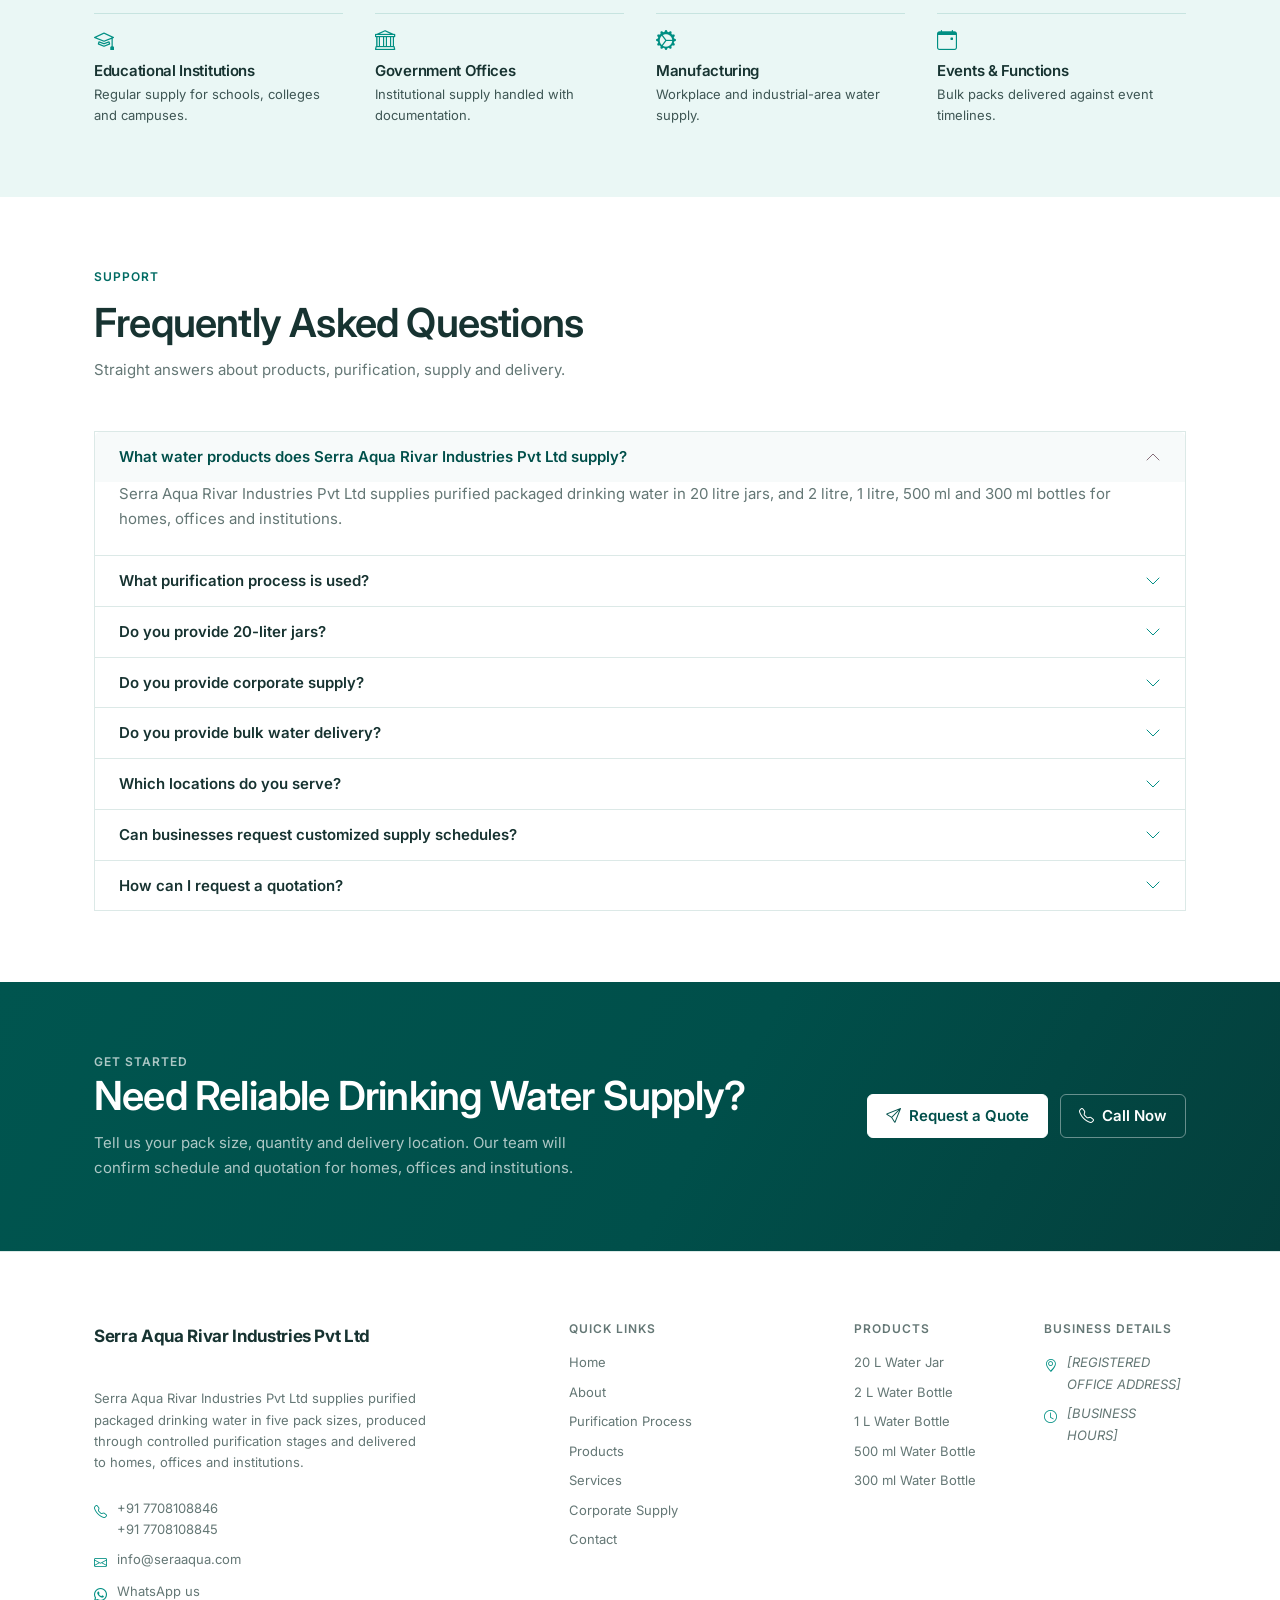
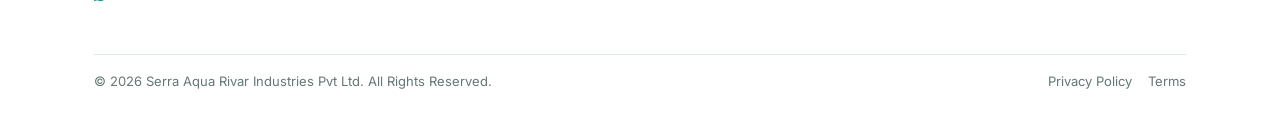
==== commit 0d2b0743: "process & products" ====
--- a/index.html
+++ b/index.html
@@ -292,7 +292,7 @@
                                         <ul class="mega-list">
                                             <li>
                                                 <a class="mega-link mega-link--pack"
-                                                    href="products.html#20-l-water-jar">
+                                                    href="20l-water.html">
                                                     <span class="mega-pack">20<span class="mega-pack-unit">L</span></span>
                                                     <span class="mega-link-body">
                                                         <span class="mega-link-title">Water Jar</span>
@@ -308,7 +308,7 @@
                                         <ul class="mega-list">
                                             <li>
                                                 <a class="mega-link mega-link--pack"
-                                                    href="products.html#2-l-water-bottle">
+                                                    href="2l-water.html">
                                                     <span class="mega-pack">2<span class="mega-pack-unit">L</span></span>
                                                     <span class="mega-link-body">
                                                         <span class="mega-link-title">Water Bottle</span>
@@ -318,7 +318,7 @@
                                             </li>
                                             <li>
                                                 <a class="mega-link mega-link--pack"
-                                                    href="products.html#1-l-water-bottle">
+                                                    href="1l-water.html">
                                                     <span class="mega-pack">1<span class="mega-pack-unit">L</span></span>
                                                     <span class="mega-link-body">
                                                         <span class="mega-link-title">Water Bottle</span>
@@ -334,7 +334,7 @@
                                         <ul class="mega-list">
                                             <li>
                                                 <a class="mega-link mega-link--pack"
-                                                    href="products.html#500-ml-water-bottle">
+                                                    href="500ml-water.html">
                                                     <span class="mega-pack">500<span class="mega-pack-unit">ml</span></span>
                                                     <span class="mega-link-body">
                                                         <span class="mega-link-title">Water Bottle</span>
@@ -344,7 +344,7 @@
                                             </li>
                                             <li>
                                                 <a class="mega-link mega-link--pack"
-                                                    href="products.html#300-ml-water-bottle">
+                                                    href="300ml-water.html">
                                                     <span class="mega-pack">300<span class="mega-pack-unit">ml</span></span>
                                                     <span class="mega-link-body">
                                                         <span class="mega-link-title">Water Bottle</span>
@@ -1230,11 +1230,11 @@
                 <div class="col-lg-2">
                     <h2 class="footer-title">Products</h2>
                     <ul class="footer-list">
-                        <li><a href="products.html#20l">20 L Water Jar</a></li>
-                        <li><a href="products.html#2l">2 L Water Bottle</a></li>
-                        <li><a href="products.html#1l">1 L Water Bottle</a></li>
-                        <li><a href="products.html#500ml">500 ml Water Bottle</a></li>
-                        <li><a href="products.html#300ml">300 ml Water Bottle</a></li>
+                        <li><a href="20l-water.html">20 L Water Jar</a></li>
+                        <li><a href="2l-water.html">2 L Water Bottle</a></li>
+                        <li><a href="1l-water.html">1 L Water Bottle</a></li>
+                        <li><a href="500ml-water.html">500 ml Water Bottle</a></li>
+                        <li><a href="300ml-water.html">300 ml Water Bottle</a></li>
                     </ul>
                 </div>
 
@@ -1347,3 +1347,5 @@
     </script>
 </body>
 </html>
+
+
--- a/assets/css/style.css
+++ b/assets/css/style.css
@@ -2537,3 +2537,213 @@
         scroll-behavior: auto !important;
     }
 }
+
+/* Process page - stage timeline */
+
+.media video {
+    display: block;
+    width: 100%;
+    aspect-ratio: 16 / 9;
+    object-fit: cover;
+    border: 1px solid var(--line);
+    border-radius: var(--radius);
+    background: var(--page);
+}
+
+.process-timeline {
+    position: relative;
+    margin: 0;
+    padding: 0;
+    list-style: none;
+    display: grid;
+    gap: var(--space-7);
+}
+
+.process-timeline::before {
+    content: "";
+    position: absolute;
+    top: 0;
+    bottom: 0;
+    left: 50%;
+    width: 2px;
+    background: var(--line-on-tint);
+    transform: translateX(-50%);
+}
+
+.stage {
+    position: relative;
+    display: grid;
+    grid-template-columns: 1fr 1fr;
+    gap: var(--space-6);
+    align-items: center;
+}
+
+.stage:nth-child(even) .stage-body {
+    order: 2;
+}
+
+.stage:nth-child(even) .stage-media {
+    order: 1;
+}
+
+.stage-num {
+    display: inline-block;
+    margin-bottom: var(--space-3);
+    font-size: var(--text-sm);
+    font-weight: 700;
+    color: var(--brand-strong);
+    font-variant-numeric: tabular-nums;
+    letter-spacing: 0.08em;
+}
+
+.stage-body h3 {
+    margin-bottom: var(--space-3);
+}
+
+.stage-media {
+    margin: 0;
+}
+
+.stage-media video {
+    transition: transform var(--t);
+}
+
+@media (hover: hover) {
+    .stage-media:hover video {
+        transform: scale(1.02);
+    }
+}
+
+@media (max-width: 991.98px) {
+    .process-timeline::before {
+        left: 14px;
+    }
+
+    .stage {
+        grid-template-columns: 1fr;
+        padding-left: var(--space-6);
+    }
+
+    .stage:nth-child(even) .stage-body {
+        order: 0;
+    }
+
+    .stage:nth-child(even) .stage-media {
+        order: 0;
+    }
+
+    .stage::before {
+        content: "";
+        position: absolute;
+        left: 10px;
+        top: var(--space-5);
+        width: 10px;
+        height: 10px;
+        border-radius: 50%;
+        background: var(--brand);
+        box-shadow: 0 0 0 4px var(--brand-tint);
+    }
+}
+
+/* Stage cards rise subtly as they scroll into view (opt-in via data-reveal) */
+
+.js .stage[data-reveal] {
+    transform: translateY(14px);
+    transition: opacity 400ms linear, transform 400ms ease;
+}
+
+.js .stage[data-reveal].is-revealed {
+    transform: none;
+}
+
+@media (prefers-reduced-motion: reduce) {
+    .js .stage[data-reveal] {
+        transform: none;
+        transition: none;
+    }
+}
+
+/* --------------------------------------------------------------------------
+   26. SaaS-level motion pack (opt-in via data-anim)
+   -------------------------------------------------------------------------- */
+.js [data-anim] {
+    opacity: 0;
+    transition: opacity 600ms ease, transform 600ms cubic-bezier(.22,.61,.36,1), filter 600ms ease;
+    will-change: transform, opacity;
+}
+.js [data-anim="up"]    { transform: translateY(28px); }
+.js [data-anim="down"]  { transform: translateY(-28px); }
+.js [data-anim="left"]  { transform: translateX(-32px); }
+.js [data-anim="right"] { transform: translateX(32px); }
+.js [data-anim="zoom"]  { transform: scale(.92); }
+.js [data-anim="blur"]  { transform: translateY(16px); filter: blur(8px); }
+.js [data-anim].in {
+    opacity: 1;
+    transform: none;
+    filter: none;
+}
+.js [data-anim][data-delay="1"] { transition-delay: 80ms; }
+.js [data-anim][data-delay="2"] { transition-delay: 160ms; }
+.js [data-anim][data-delay="3"] { transition-delay: 240ms; }
+.js [data-anim][data-delay="4"] { transition-delay: 320ms; }
+
+@media (prefers-reduced-motion: reduce) {
+    .js [data-anim] { opacity: 1; transform: none; filter: none; transition: none; }
+}
+
+/* Interactive surfaces */
+.feature-card, .stage, .stat-item, .certification-item {
+    transition: transform 300ms ease, box-shadow 300ms ease;
+}
+.feature-card:hover, .certification-item:hover {
+    transform: translateY(-6px);
+    box-shadow: 0 18px 40px -18px rgba(0, 79, 74, .35);
+}
+.stage:hover {
+    transform: translateY(-4px);
+}
+.stage-media video, .media video {
+    transition: transform 500ms cubic-bezier(.22,.61,.36,1), filter 500ms ease;
+}
+.stage-media:hover video, .media:hover video {
+    transform: scale(1.04);
+    filter: saturate(1.1);
+}
+.stage-num {
+    display: inline-block;
+    transition: transform 300ms ease, background-color 300ms ease, color 300ms ease;
+}
+.stage:hover .stage-num {
+    transform: scale(1.12) rotate(-4deg);
+}
+.stat-number {
+    transition: transform 300ms ease, color 300ms ease;
+}
+.stat-item:hover .stat-number {
+    transform: scale(1.15);
+    color: var(--brand, #004F4A);
+}
+.btn {
+    transition: transform 200ms ease, box-shadow 200ms ease, background-color 200ms ease, color 200ms ease;
+}
+.btn:hover {
+    transform: translateY(-2px);
+    box-shadow: 0 10px 24px -12px rgba(0, 79, 74, .5);
+}
+@media (prefers-reduced-motion: reduce) {
+    .feature-card, .stage, .stat-item, .certification-item,
+    .stage-media video, .media video, .stage-num, .stat-number, .btn {
+        transition: none;
+    }
+    .feature-card:hover, .certification-item:hover, .stage:hover,
+    .stage-media:hover video, .media:hover video,
+    .stage:hover .stage-num, .stat-item:hover .stat-number, .btn:hover {
+        transform: none;
+    }
+}
+
+img, video, .media img, .media video, .stage-media video, .certification-mark img, figure img, figure video { border-radius: 0 !important; }
+
+.sera-navbar .nav-link, .sera-navbar .nav-link--trigger, .mega-link, .mega-cta-link, .mobile-cta-bar .btn, .sera-navbar .btn { text-transform: uppercase; letter-spacing: .04em; }
+
+.sera-navbar .nav-link, .sera-navbar .nav-link--trigger, .mega-link, .mega-cta-link, .mobile-cta-bar .btn, .sera-navbar .btn { font-weight: 700; }
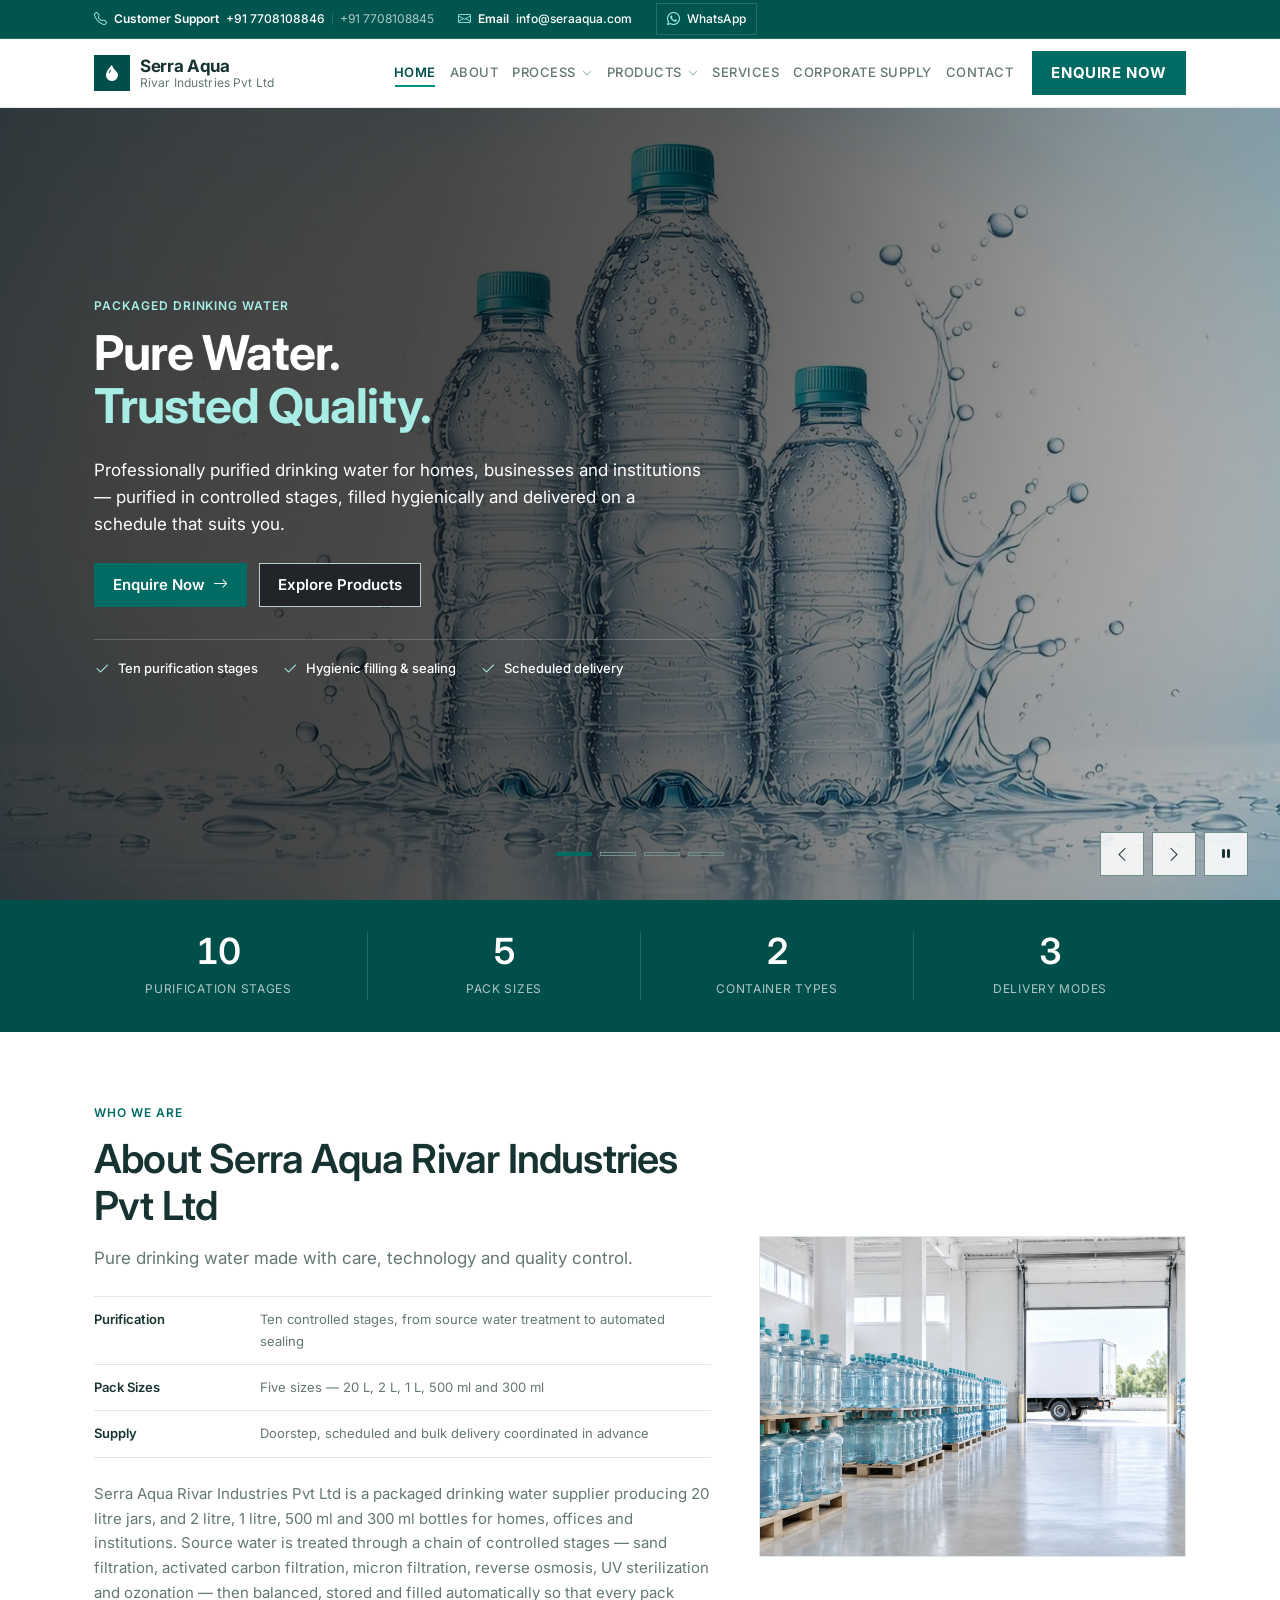
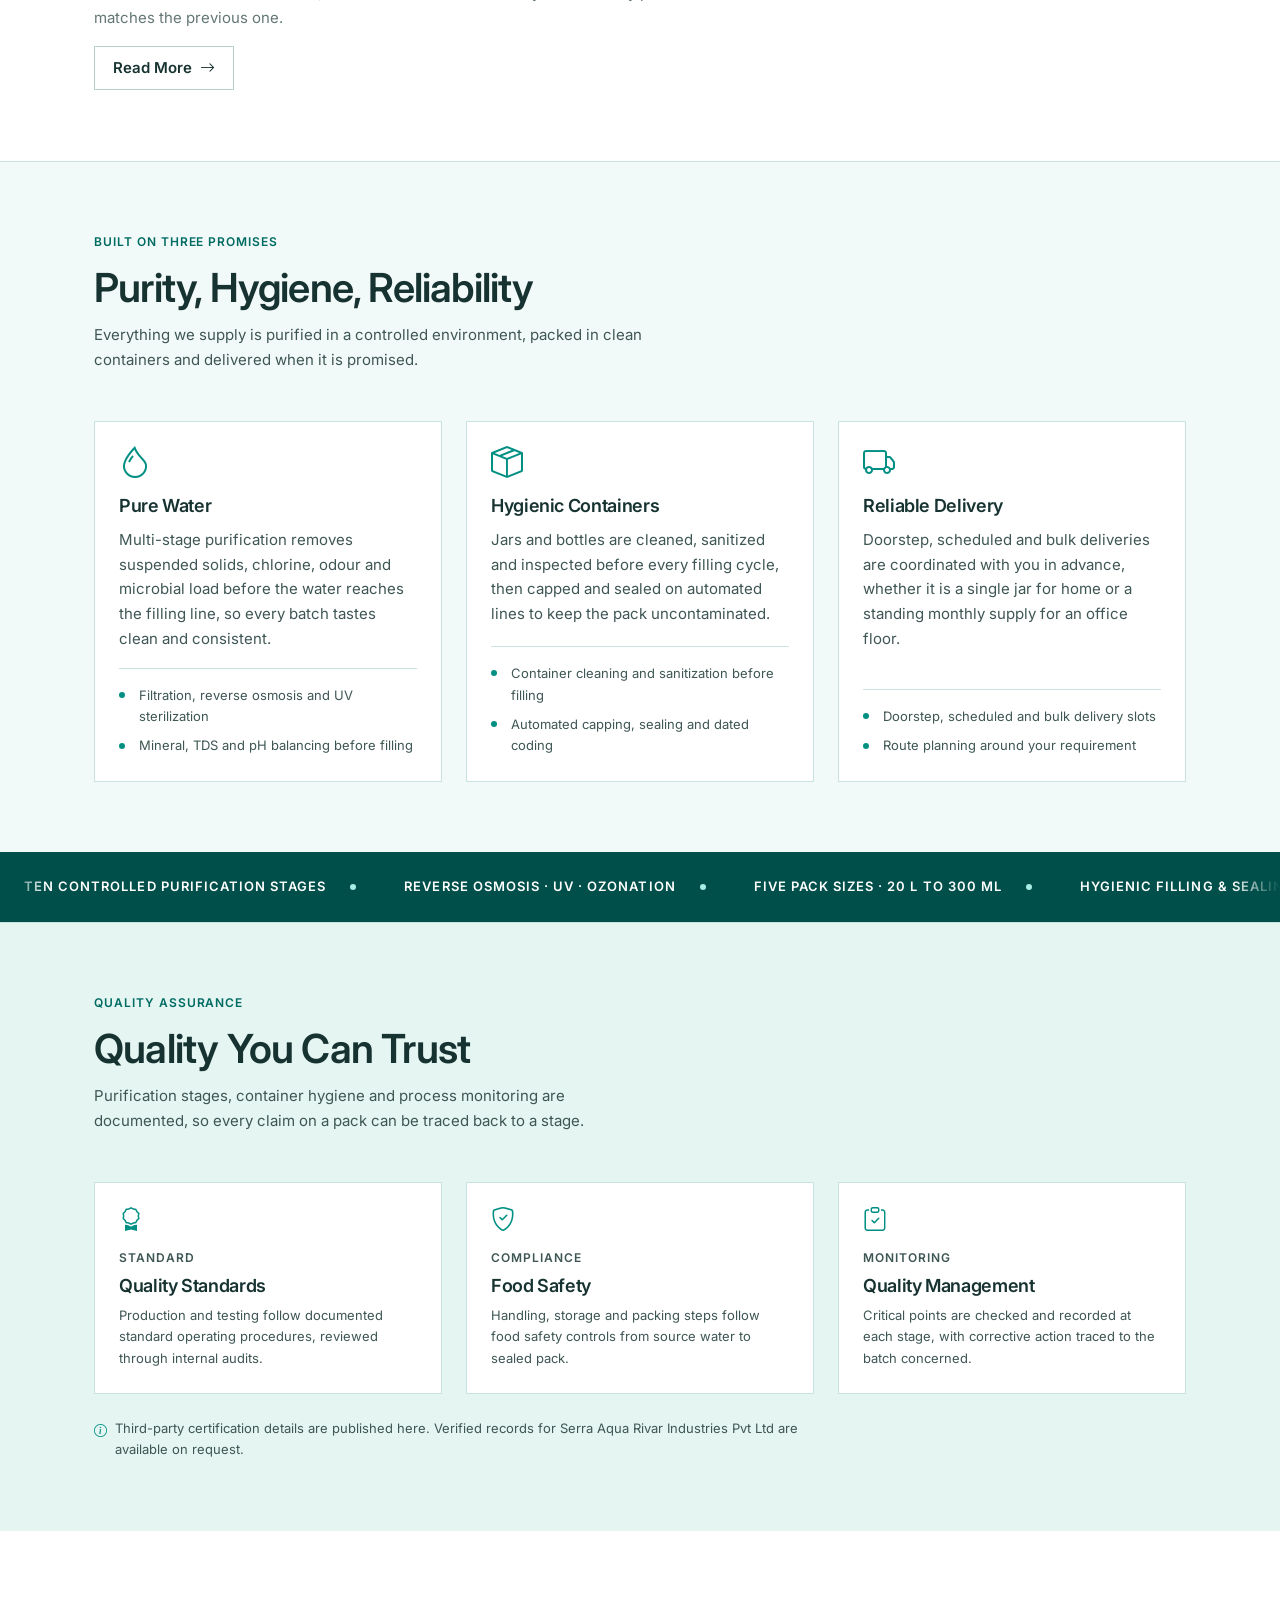
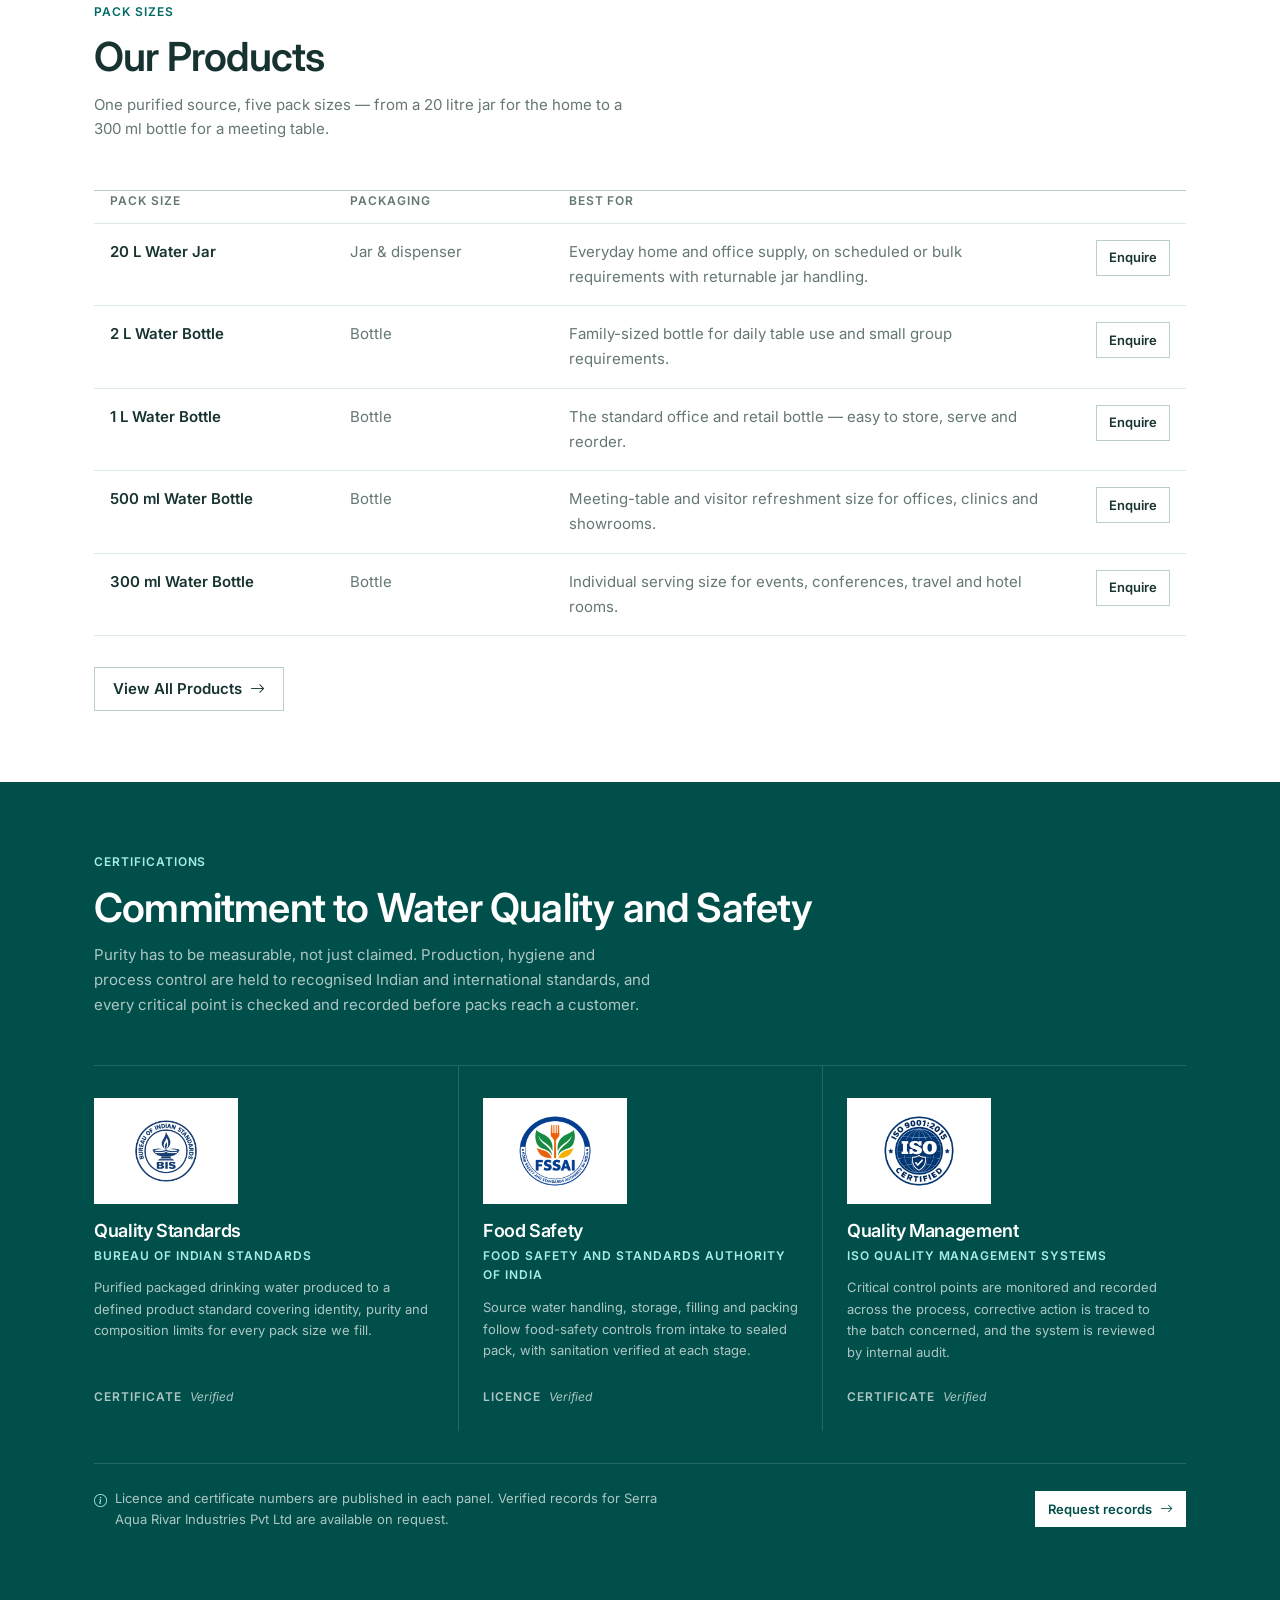
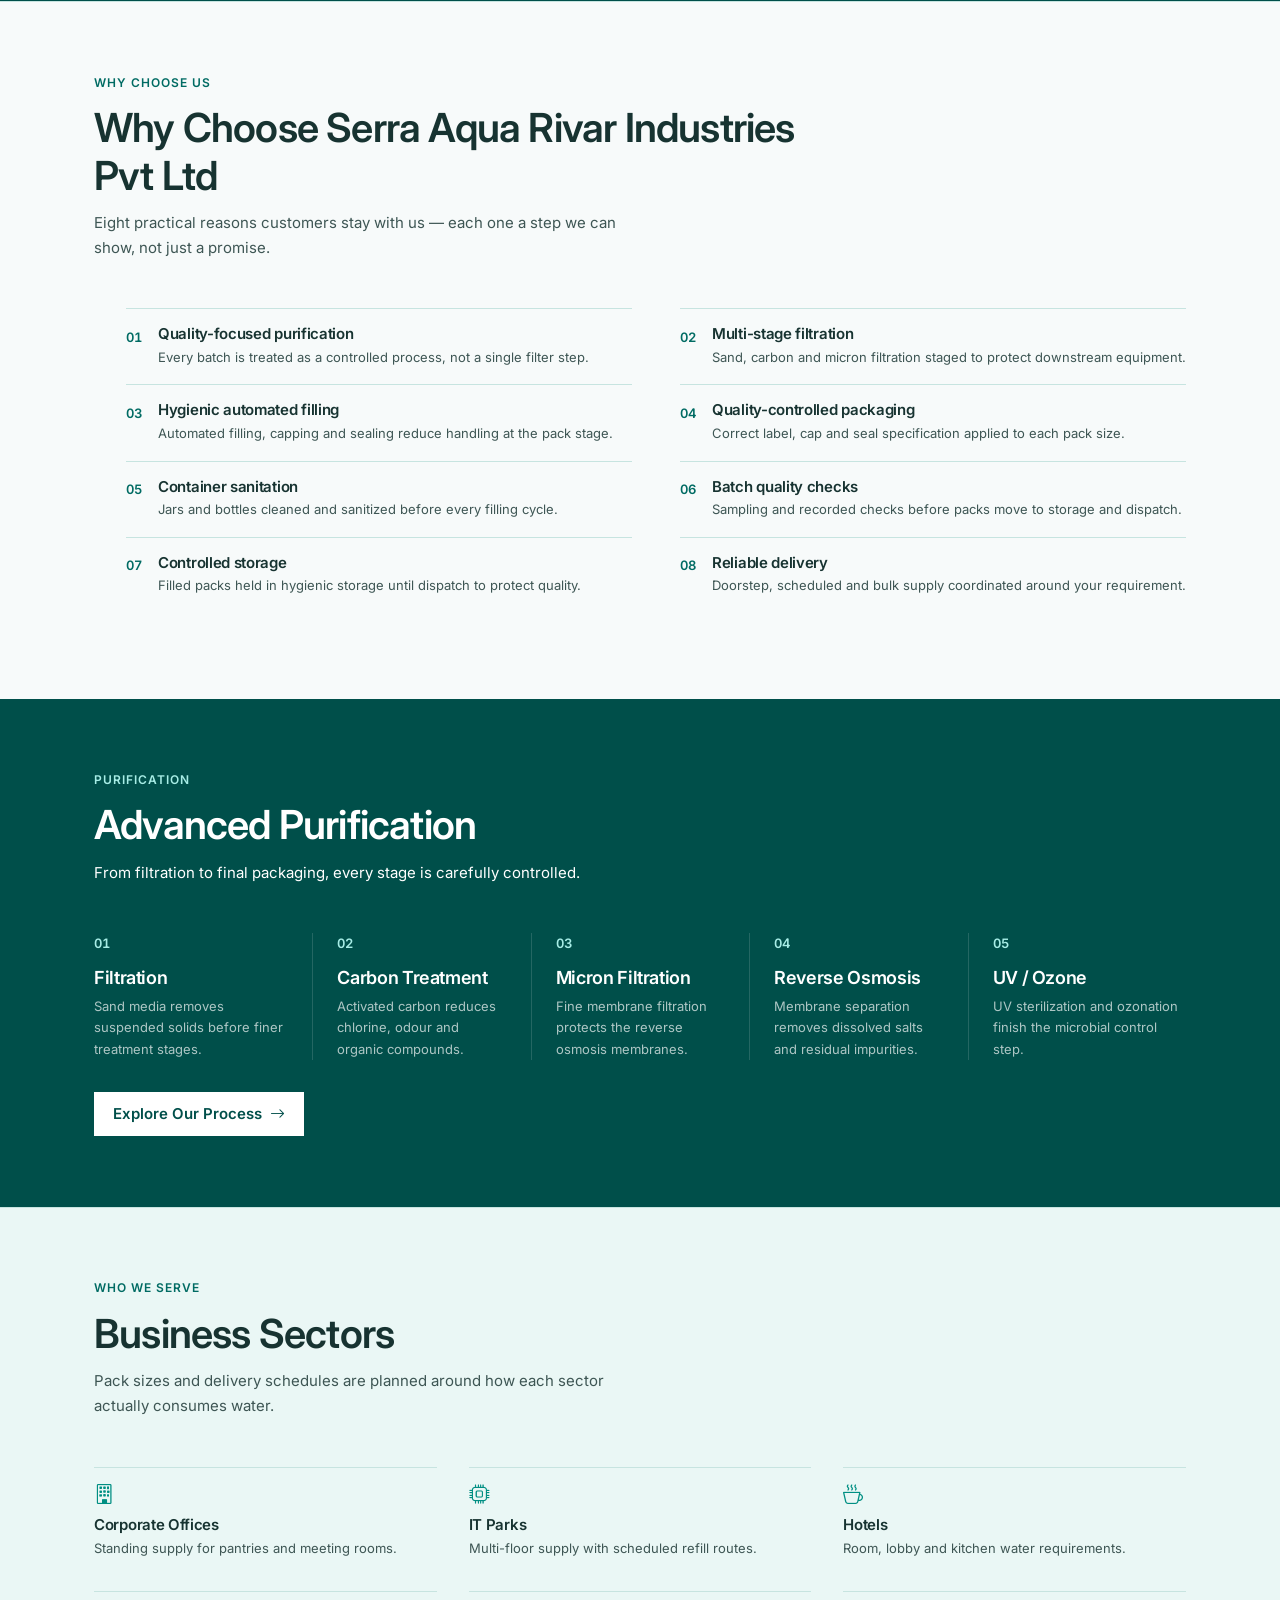
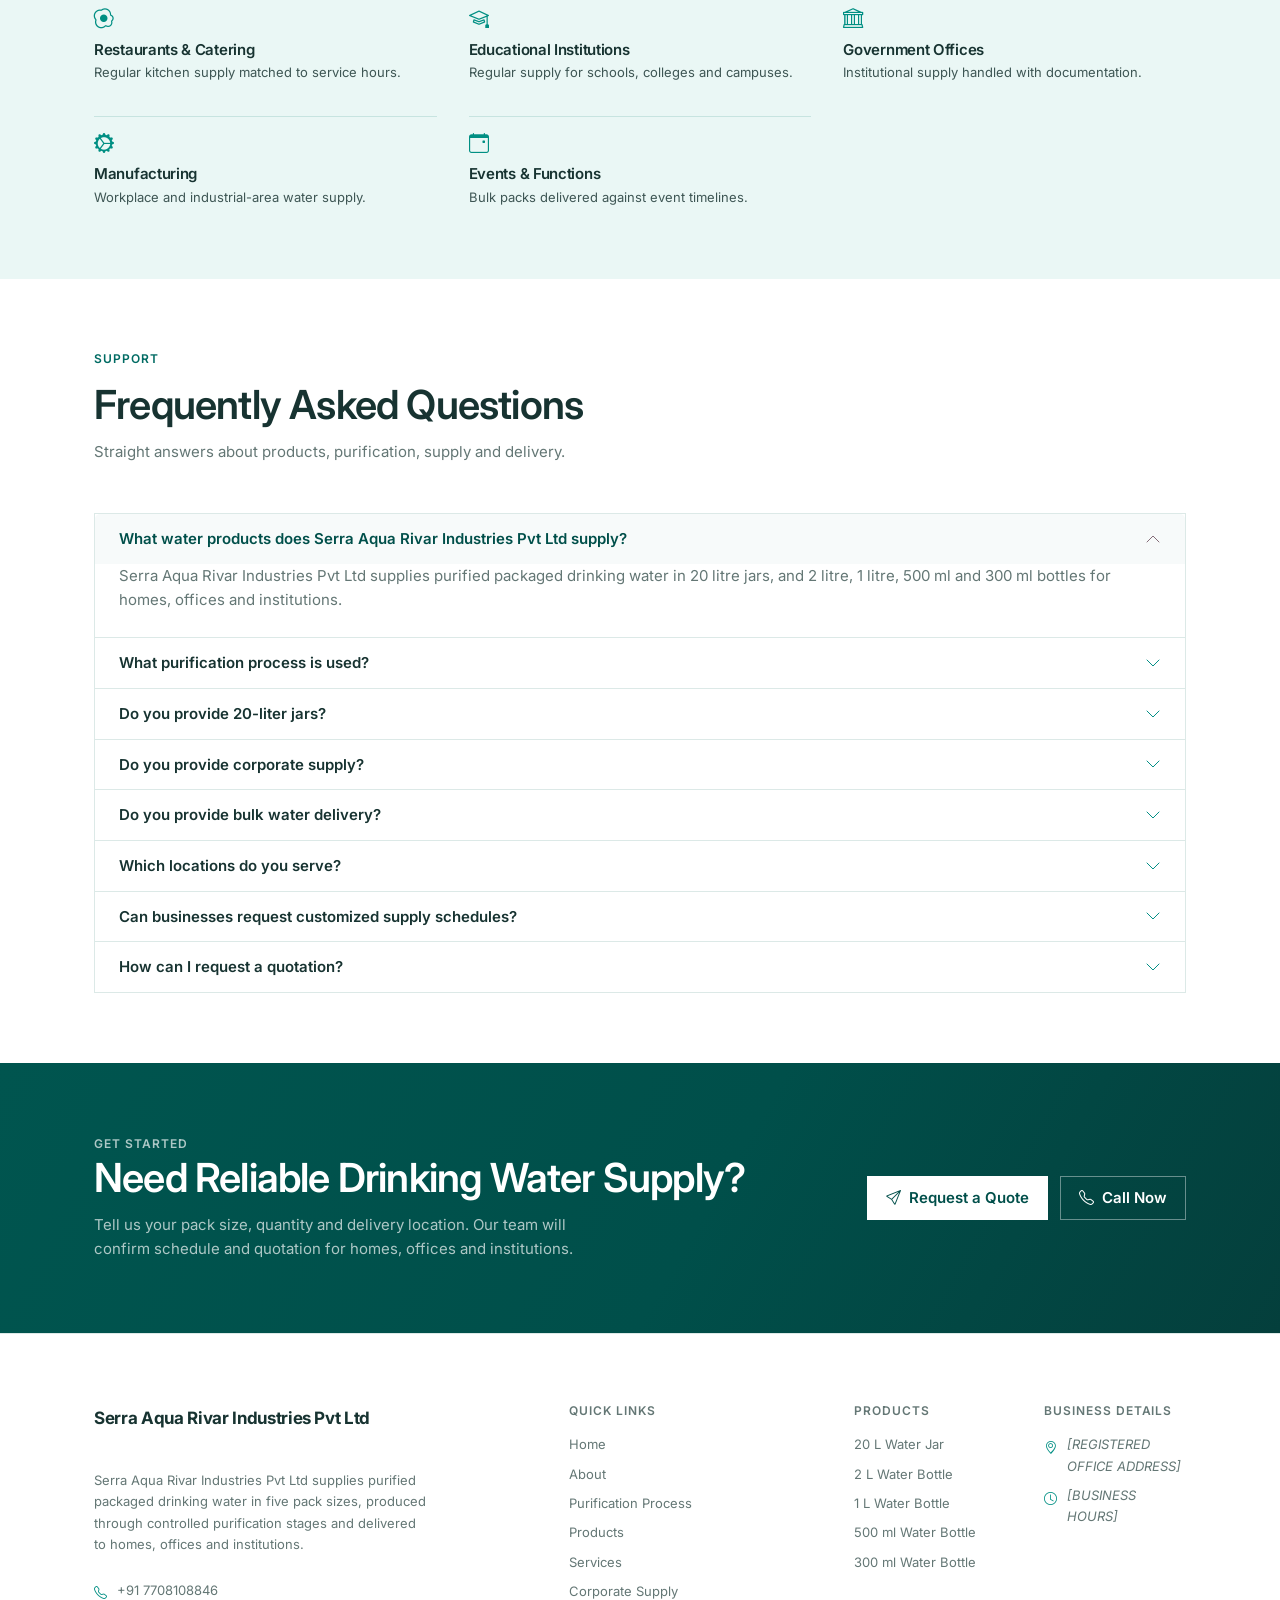
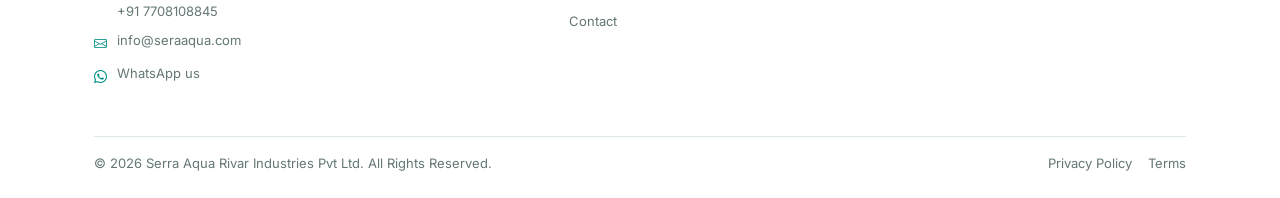
==== commit 21550fae: "all pages" ====
--- a/index.html
+++ b/index.html
@@ -1,4 +1,4 @@
-<!DOCTYPE html>
+﻿<!DOCTYPE html>
 <html lang="en">
 <head>
     <meta charset="UTF-8">
@@ -1309,14 +1309,11 @@
                             </div>
                             <div class="col-md-6">
                                 <label class="form-label" for="eqProduct">Product</label>
-                                <select class="form-select" id="eqProduct" name="product">
-                                    <option value="">Select a pack size</option>
-                                    <option>20 L Water Jar</option>
-                                    <option>2 L Water Bottle</option>
-                                    <option>1 L Water Bottle</option>
-                                    <option>500 ml Water Bottle</option>
-                                    <option>300 ml Water Bottle</option>
-                                </select>
+                                <select class="form-select" name="product" id="eqProduct">
+                        <option value="">Select product</option><option value="20 L Water Jar">20 L Water Jar</option><option value="2 L Water Bottle">2 L Water Bottle</option><option value="1 L Water Bottle">1 L Water Bottle</option><option value="500 ml Water Bottle">500 ml Water Bottle</option><option value="300 ml Water Bottle">300 ml Water Bottle</option>
+                        <option value="Custom">Custom</option>
+                    </select>
+                    <input type="text" class="form-control mt-2 product-custom-input" name="product_custom" placeholder="Enter custom product" style="display:none;">
                             </div>
                             <div class="col-md-6">
                                 <label class="form-label" for="eqQty">Required Quantity</label>
@@ -1349,3 +1346,5 @@
 </html>
 
 
+
+
--- a/assets/css/style.css
+++ b/assets/css/style.css
@@ -58,8 +58,8 @@
     --hover-tint: rgba(0, 143, 131, 0.05);
 
     /* Radius — one value, plus a small control variant */
-    --radius: 8px;
-    --radius-control: 6px;
+    --radius: 0;
+    --radius-control: 0;
 
     /* Spacing rhythm */
     --space-1: 0.25rem;
@@ -1402,8 +1402,8 @@
 
 @media (max-width: 767.98px) {
     .stats-band .container {
-        grid-template-columns: repeat(2, 1fr);
-        gap: var(--space-5) 0;
+        grid-template-columns: repeat(4, 1fr);
+        gap: var(--space-4) 0;
     }
 
     .stat-item {
@@ -1489,6 +1489,42 @@
     margin-bottom: var(--space-4);
 }
 
+.feature-card--media {
+    position: relative;
+    text-align: left;
+    transition: transform var(--t), box-shadow var(--t);
+    aspect-ratio: 1 / 1;
+    justify-content: flex-end;
+    background-color: var(--ink);
+    background-size: cover;
+    background-position: center;
+    background-repeat: no-repeat;
+    color: #fff;
+    overflow: hidden;
+}
+
+.feature-card--media::before {
+    content: "";
+    transition: opacity var(--t);
+    position: absolute;
+    inset: 0;
+    border-radius: var(--radius);
+    background: linear-gradient(to top, rgba(0, 0, 0, 0.78) 0%, rgba(0, 0, 0, 0.25) 55%, rgba(0, 0, 0, 0.05) 100%);
+}
+
+.feature-card--media > * {
+    position: relative;
+    z-index: 1;
+}
+
+.feature-card--media > i {
+    color: #fff;
+}
+
+.feature-card--media h3,
+.feature-card--media p {
+    color: #fff;
+}
 .feature-points {
     margin: auto 0 0;
     padding: var(--space-4) 0 0;
@@ -1520,6 +1556,22 @@
 
 @media (max-width: 991.98px) {
     .feature-grid {
+        grid-template-columns: 1fr;
+    }
+}
+
+.feature-grid--media {
+    grid-template-columns: repeat(4, 1fr);
+}
+
+@media (max-width: 991.98px) {
+    .feature-grid--media {
+        grid-template-columns: repeat(2, 1fr);
+    }
+}
+
+@media (max-width: 575.98px) {
+    .feature-grid--media {
         grid-template-columns: 1fr;
     }
 }
@@ -2171,7 +2223,7 @@
    -------------------------------------------------------------------------- */
 .sector-grid {
     display: grid;
-    grid-template-columns: repeat(4, 1fr);
+    grid-template-columns: repeat(3, 1fr);
     column-gap: var(--space-6);
     row-gap: var(--space-6);
 }
@@ -2747,3 +2799,142 @@
 .sera-navbar .nav-link, .sera-navbar .nav-link--trigger, .mega-link, .mega-cta-link, .mobile-cta-bar .btn, .sera-navbar .btn { text-transform: uppercase; letter-spacing: .04em; }
 
 .sera-navbar .nav-link, .sera-navbar .nav-link--trigger, .mega-link, .mega-cta-link, .mobile-cta-bar .btn, .sera-navbar .btn { font-weight: 700; }
+
+.feature-card--media:hover {
+    transform: translateY(-6px);
+    box-shadow: 0 14px 32px rgba(0, 0, 0, 0.28);
+}
+
+.feature-card--media:hover::before {
+    opacity: 0.75;
+}
+
+.feature-card--media > i {
+    transition: transform var(--t);
+}
+
+.feature-card--media:hover > i {
+    transform: translateY(-4px);
+}
+
+.feature-card--media h3 {
+    transition: transform var(--t);
+    margin: 0 0 var(--space-3);
+}
+
+.feature-card--media p {
+    margin: 0 0 var(--space-4);
+}
+
+.feature-card--media p:last-child {
+    margin-bottom: 0;
+}
+
+.feature-card--media > i {
+    align-self: flex-start;
+    margin: 0 0 var(--space-4);
+}
+
+
+.feature-card--media:hover h3 {
+    transform: translateX(4px);
+}
+.media--hero img {
+    aspect-ratio: auto;
+    height: auto;
+    object-fit: contain;
+    width: 100%;
+    max-height: 640px;
+}
+.section--hero-bg {
+    position: relative;
+    background-color: #0b3d3a;
+    display: flex;
+    align-items: center;
+    aspect-ratio: 1920 / 1088;
+    min-height: 0;
+    padding-top: var(--space-7);
+    padding-bottom: var(--space-7);
+    background-size: cover;
+    background-position: center;
+    background-repeat: no-repeat;
+}
+
+
+
+.section--hero-bg > .container {
+    position: relative;
+    z-index: 1;
+    width: 100%;
+}
+
+.section--hero-bg h1,
+.section--hero-bg .lead-text,
+.section--hero-bg p {
+    color: #fff;
+}
+
+.section--hero-bg .label {
+    color: #9fdcd6;
+}
+@media (max-width: 767.98px) {
+    .section--hero-bg {
+        aspect-ratio: auto;
+        min-height: 480px;
+    }
+}
+
+.section--hero-bg .hero-actions {
+    margin-top: 180px;
+    margin-left: -282px;
+}
+
+@media (max-width: 991.98px) {
+    .section--hero-bg .hero-actions {
+        margin-top: 40px;
+        margin-left: 0;
+    }
+}
+
+@media (max-width: 575.98px) {
+    .feature-card--media {
+        aspect-ratio: auto;
+        min-height: 340px;
+    }
+
+    .section--hero-bg h1 {
+        font-size: clamp(1.75rem, 7vw, 2.25rem);
+    }
+}
+
+@media (max-width: 399.98px) {
+    .feature-grid--media {
+        gap: var(--space-4);
+    }
+}
+
+.media--natural img {
+    aspect-ratio: auto;
+    height: auto;
+    object-fit: contain;
+}
+
+.media--natural {
+    transform: scale(1.15);
+    transform-origin: center center;
+    position: relative;
+    z-index: 2;
+}
+
+@media (max-width: 991.98px) {
+    .media--natural {
+        transform: none;
+    }
+}
+
+@media (max-width: 575.98px) {
+    .stats-band .container {
+        grid-template-columns: repeat(2, 1fr);
+        gap: var(--space-5) 0;
+    }
+}
